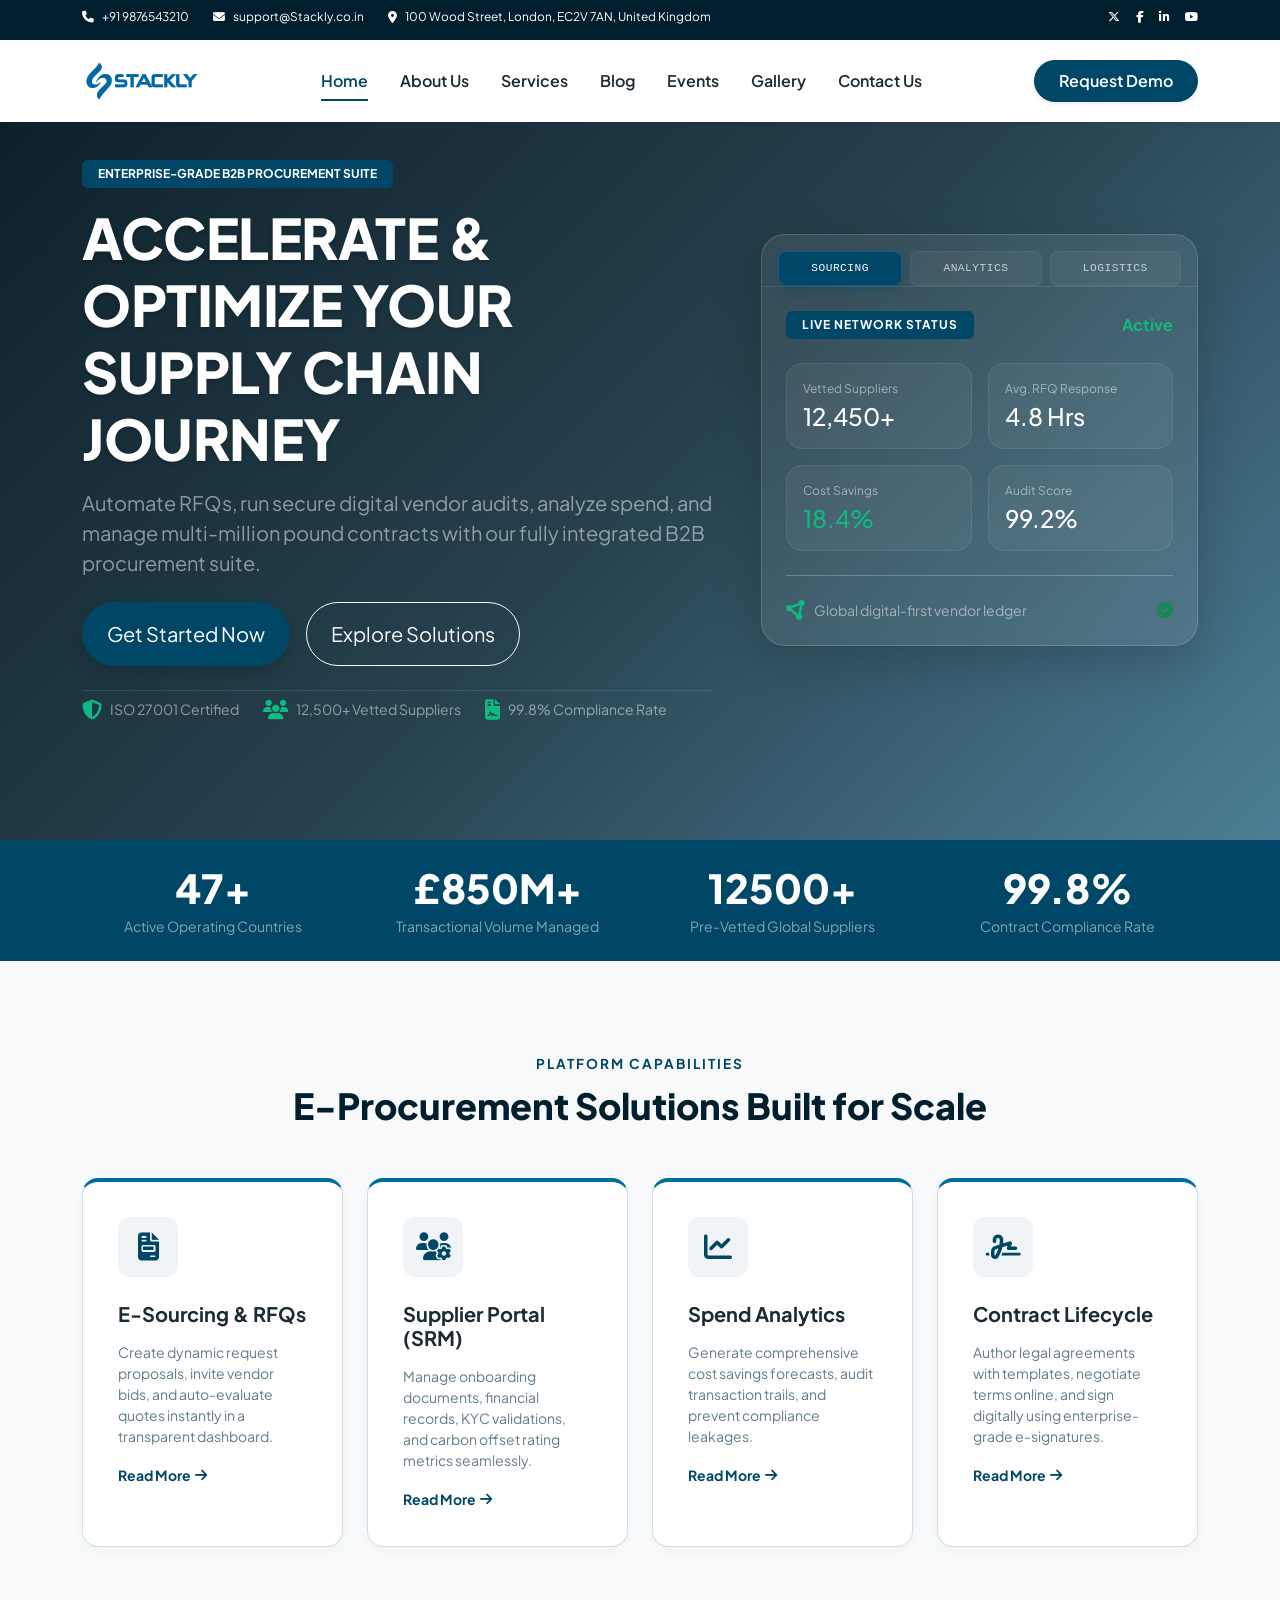
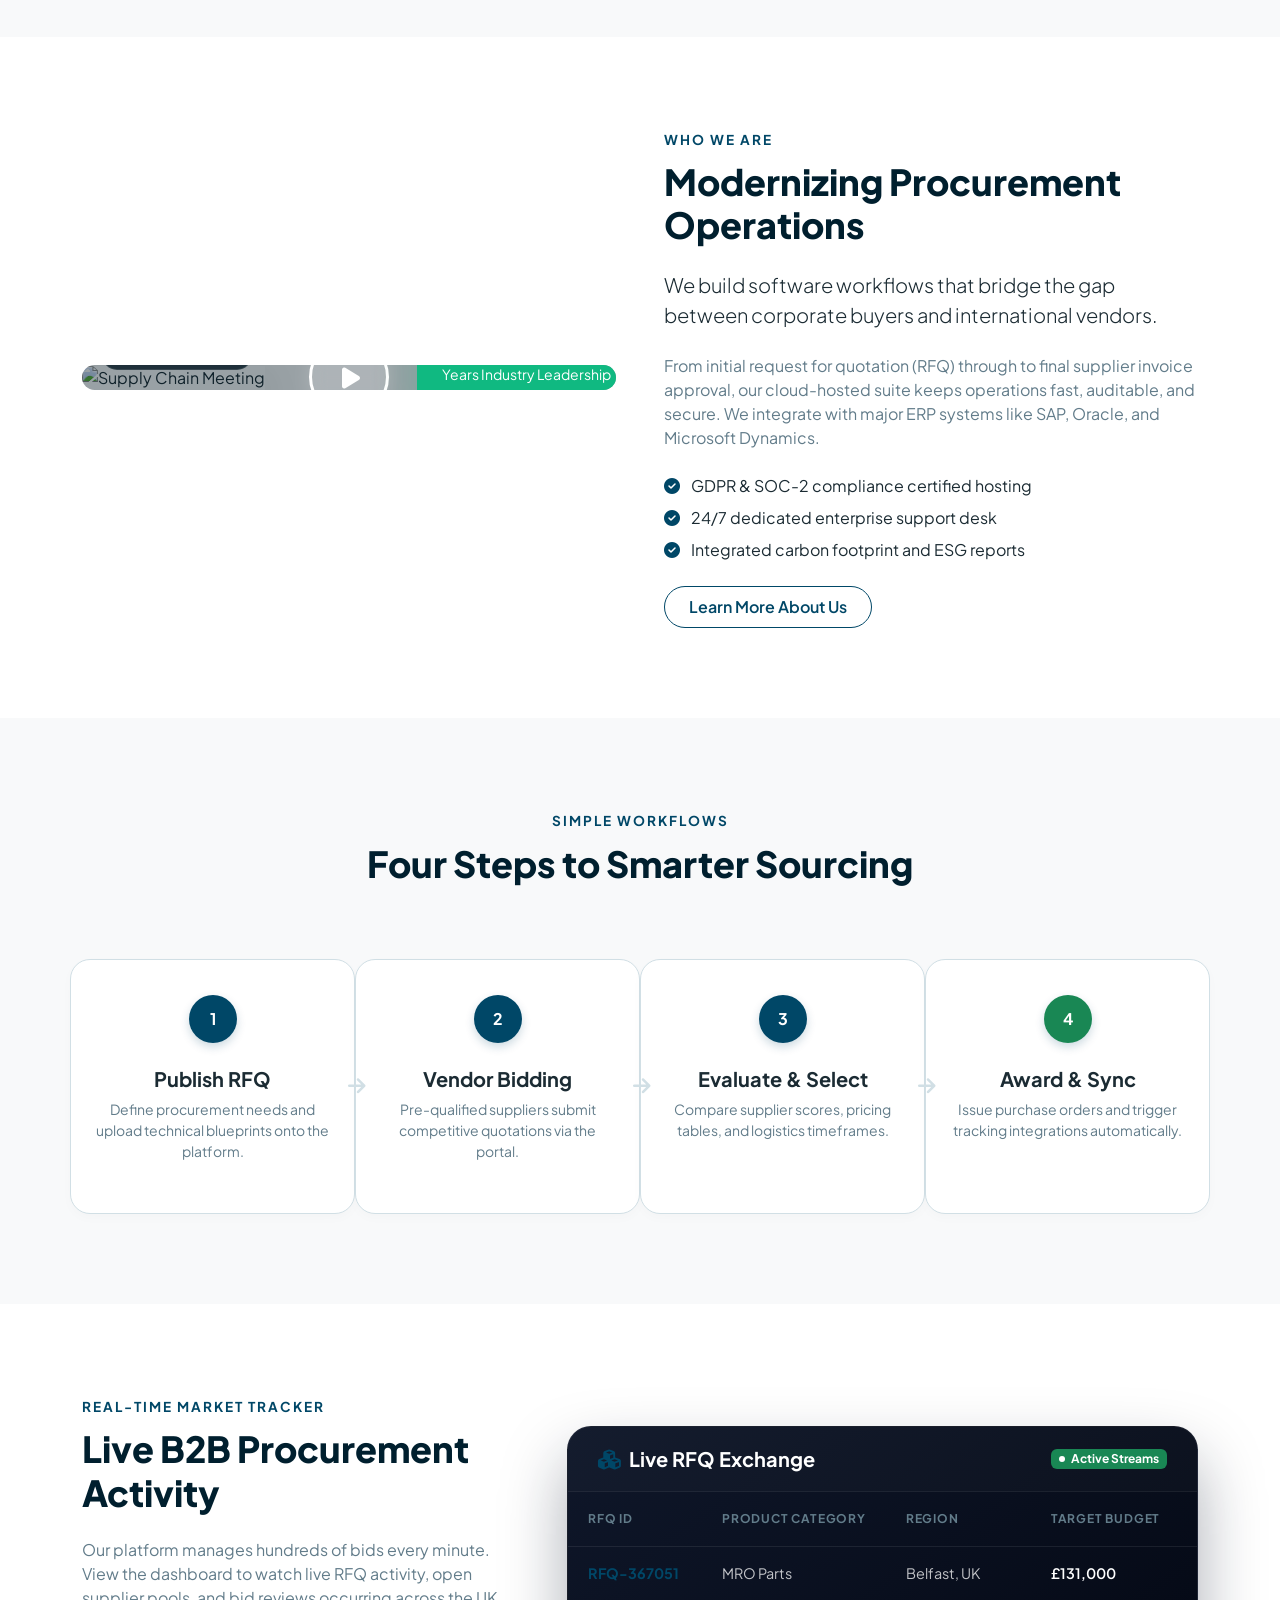
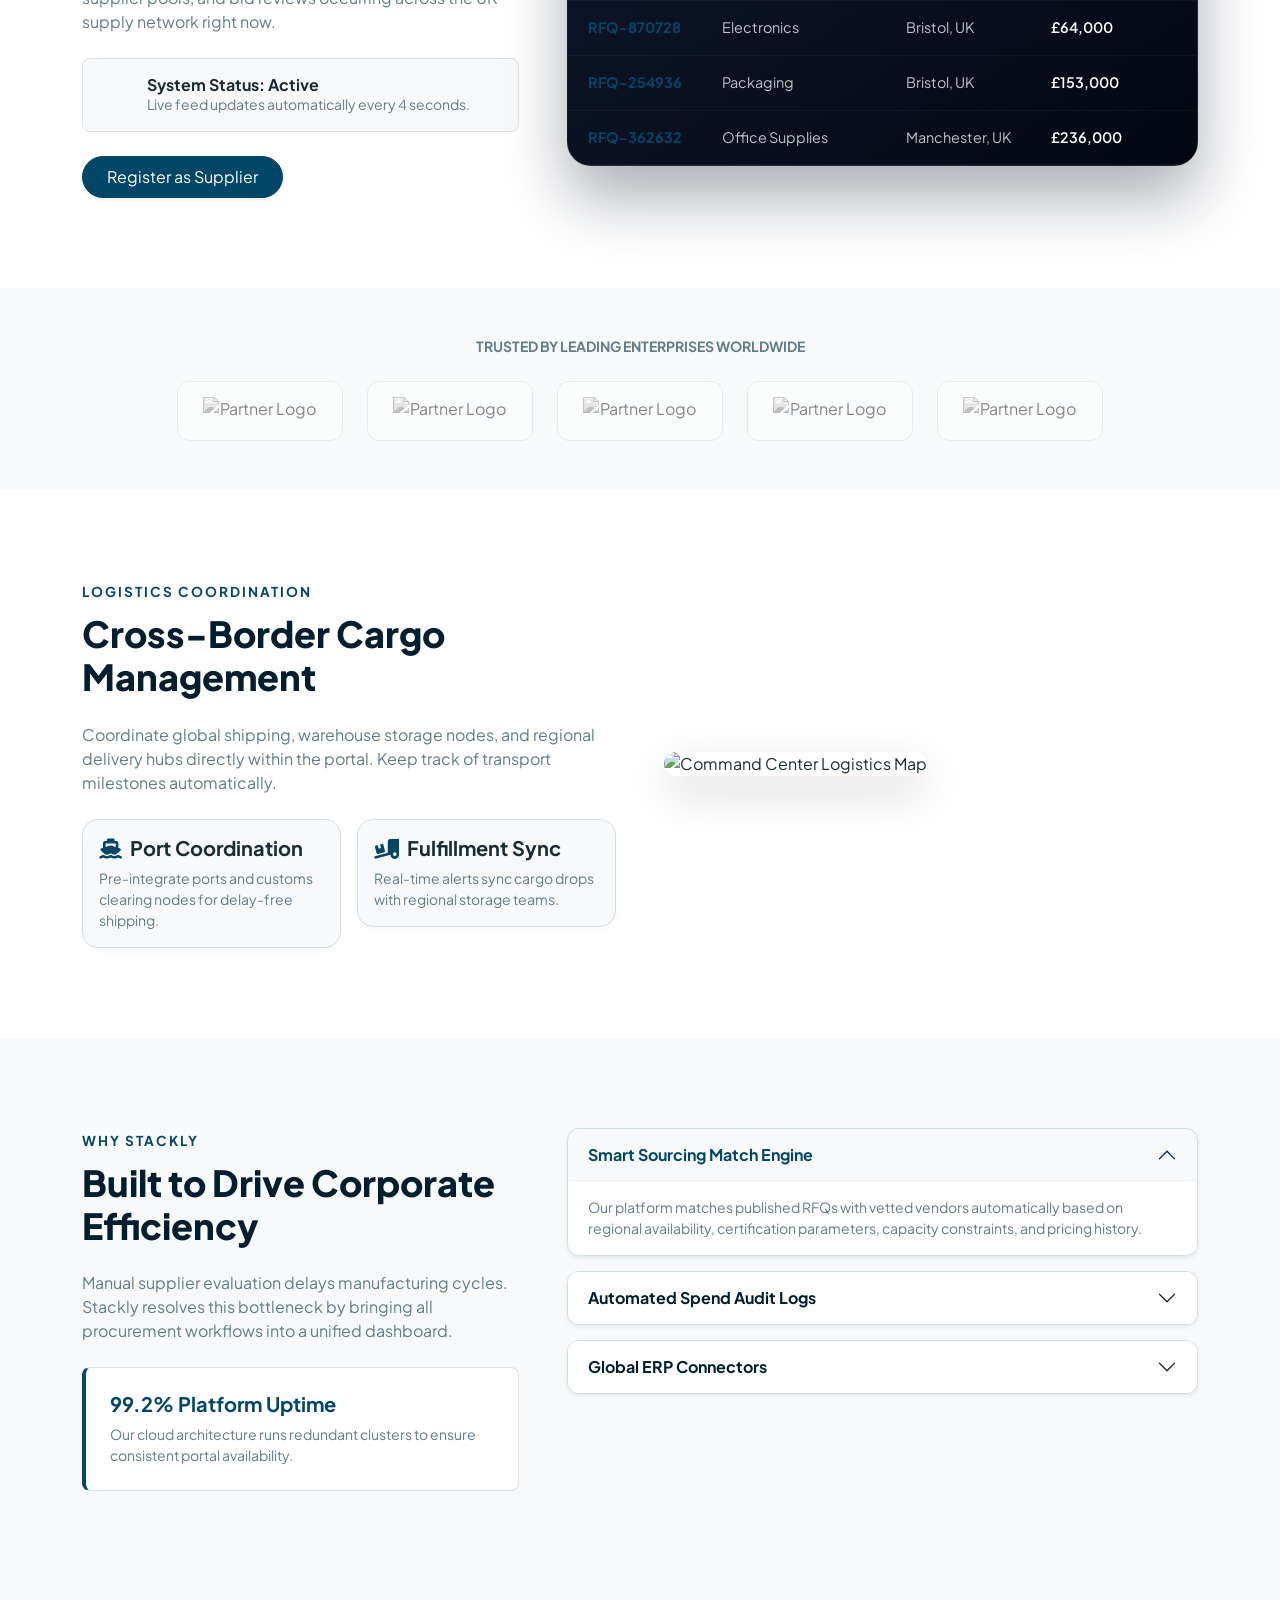
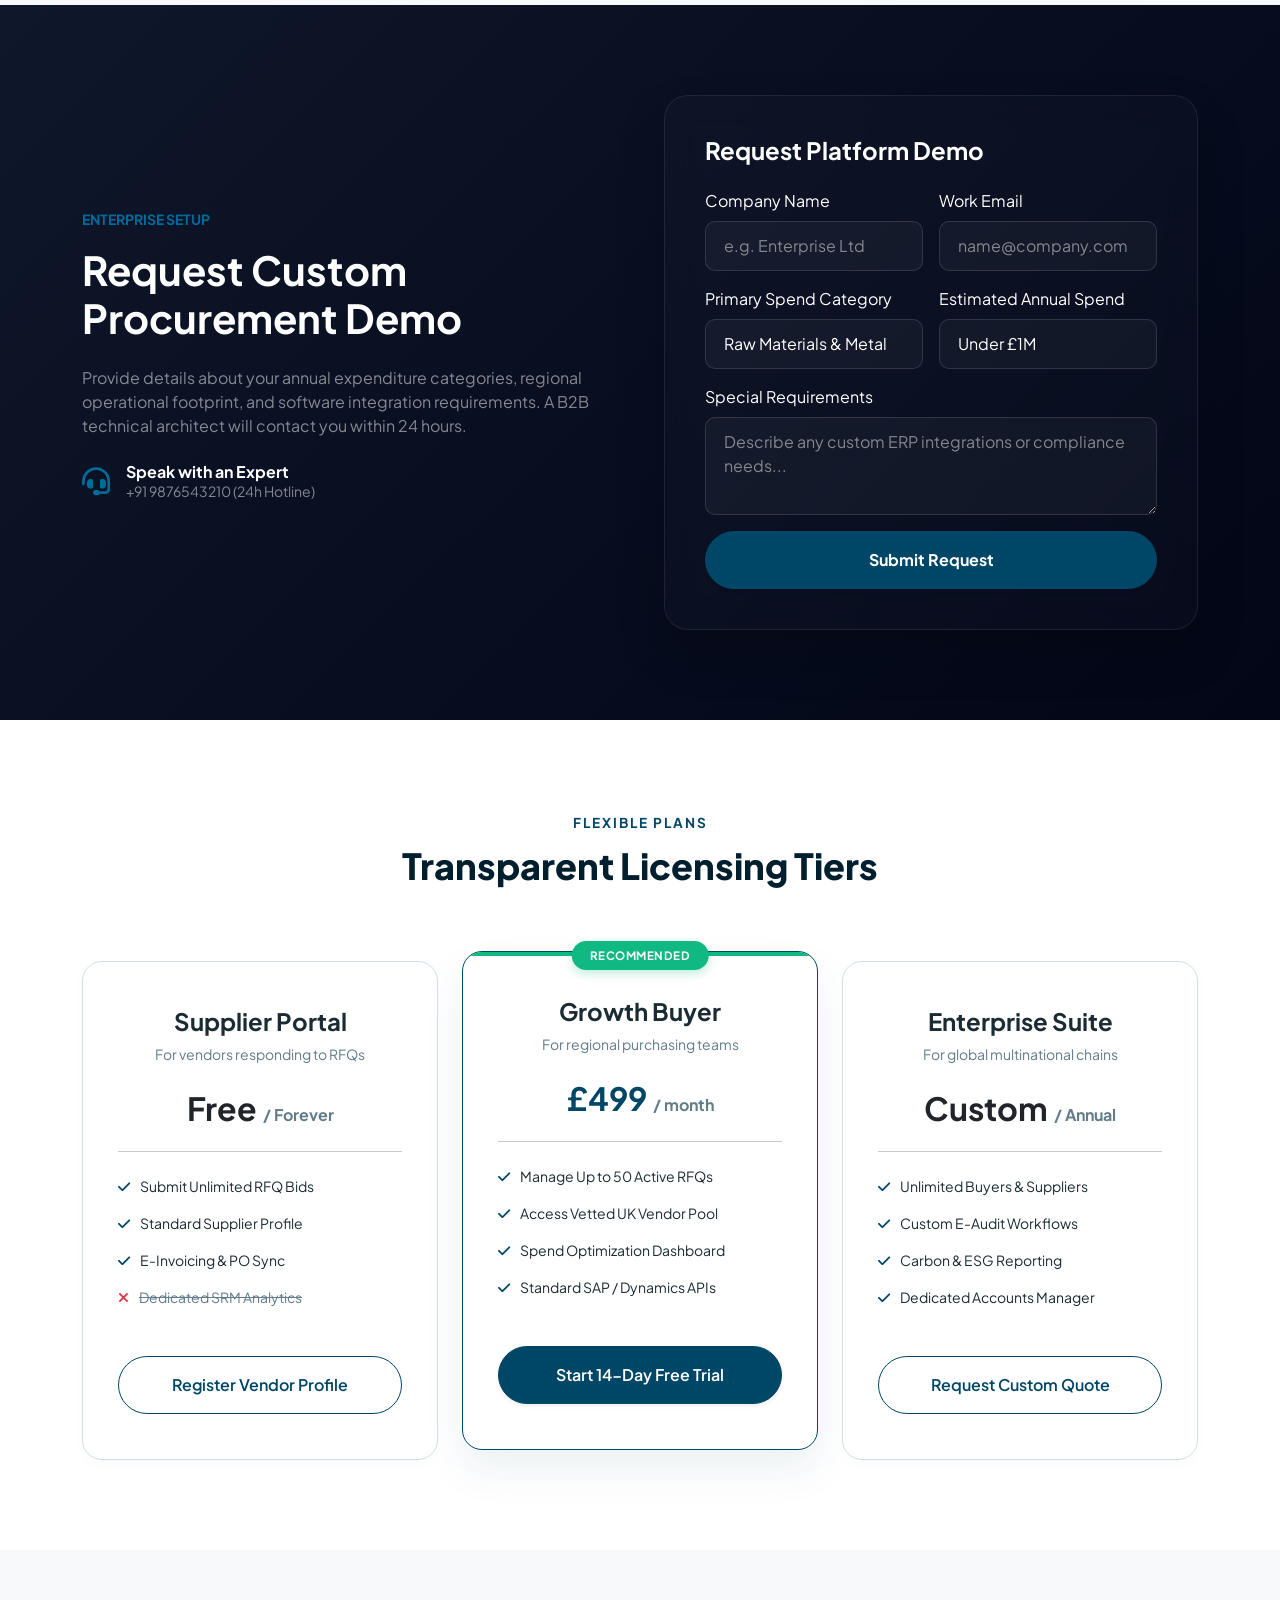
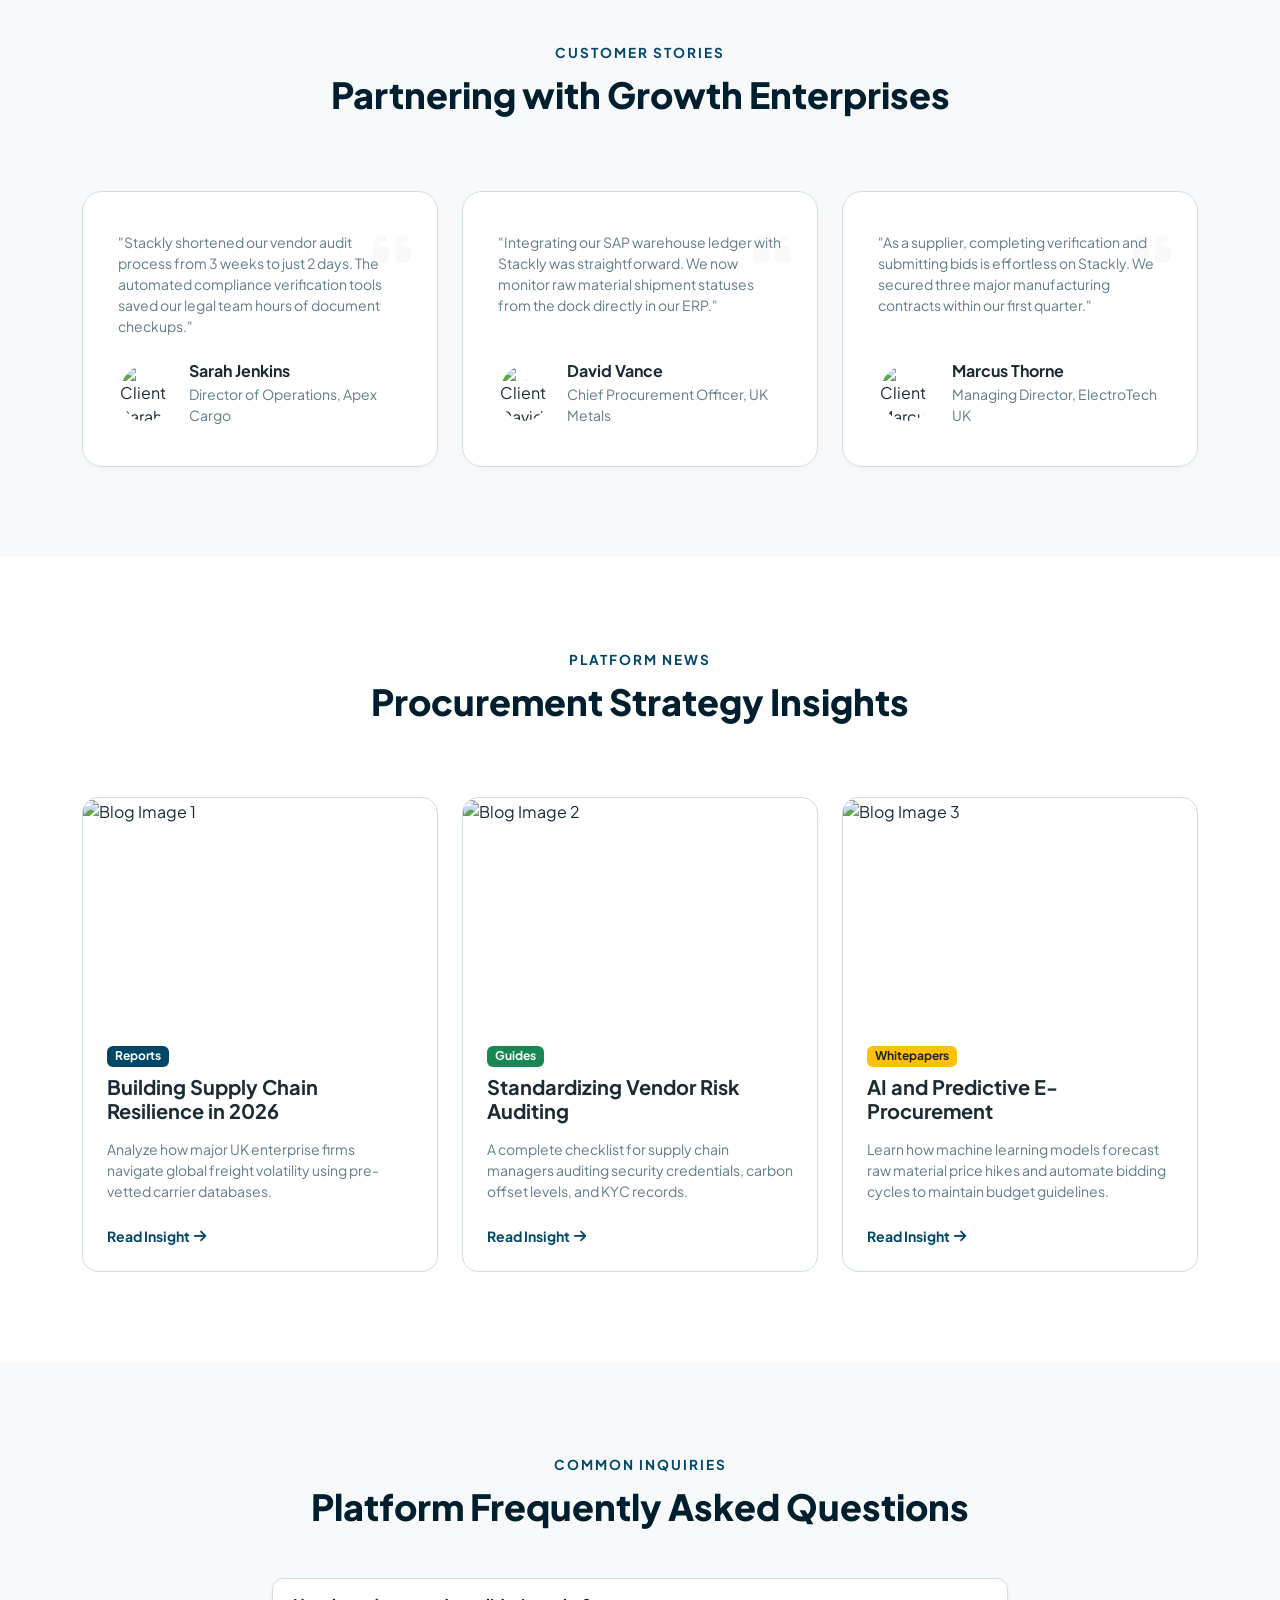
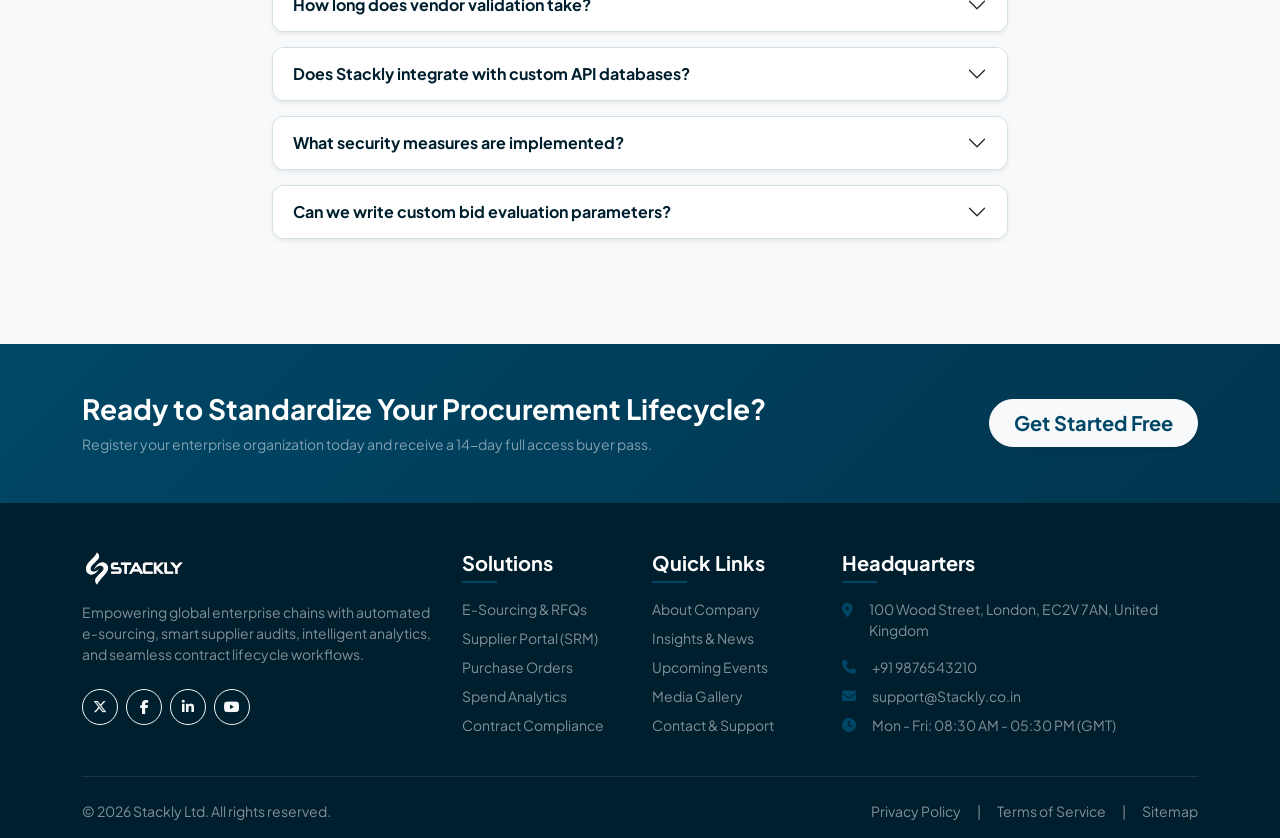
==== index.html @ cbe4159b "first commit" ====
<!doctype html>
<html lang="en">
  <head>
    <meta charset="UTF-8" />
    <meta name="viewport" content="width=device-width, initial-scale=1.0" />
    <title>Stackly - Enterprise B2B Procurement Platform</title>
    <!-- Favicon -->
    <link rel="icon" type="image/webp" href="assets/images/logoStackly.webp" />
    <!-- Google Fonts -->
    <link rel="preconnect" href="https://fonts.googleapis.com" />
    <link rel="preconnect" href="https://fonts.gstatic.com" crossorigin />
    <!-- Bootstrap 5 CSS CDN -->
    <link
      href="https://cdn.jsdelivr.net/npm/bootstrap@5.3.2/dist/css/bootstrap.min.css"
      rel="stylesheet"
    />
    <!-- FontAwesome 6 Icons CDN -->
    <link
      rel="stylesheet"
      href="https://cdnjs.cloudflare.com/ajax/libs/font-awesome/6.7.2/css/all.min.css"
    />
    <!-- Custom Theme Styles -->
    <link rel="stylesheet" href="assets/css/styles.css" />
  </head>
  <body>
    <!-- Header Common Component Placeholder -->
    <div id="header-placeholder"></div>

    <main>
      <!-- Section 1: Hero Section -->
      <section class="hero-section-new" id="section-hero">
        <div class="container position-relative z-3">
          <div class="row align-items-center g-5">
            <!-- Left Column: Key Copy & CTA Buttons -->
            <div class="col-lg-7 text-white">
              <span class="badge bg-primary px-3 py-2 text-uppercase mb-3"
                >Enterprise-Grade B2B Procurement Suite</span
              >
              <h1 class="text-uppercase mb-3 hero-title">
                Accelerate & Optimize Your Supply Chain Journey
              </h1>
              <p class="fs-5 mb-4 text-white-50">
                Automate RFQs, run secure digital vendor audits, analyze spend,
                and manage multi-million pound contracts with our fully
                integrated B2B procurement suite.
              </p>
              <div class="d-flex flex-wrap gap-3 mb-4">
                <a
                  href="#"
                  class="btn btn-primary btn-lg rounded-pill px-4 py-3 shadow"
                  >Get Started Now</a
                >
                <a
                  href="#"
                  class="btn btn-outline-light btn-lg rounded-pill px-4 py-3"
                  >Explore Solutions</a
                >
              </div>

              <!-- Trust Indicators / Badges -->
              <div
                class="d-flex flex-wrap align-items-center gap-4 text-white-50 pt-2 border-top border-light border-opacity-10"
              >
                <div class="d-flex align-items-center small">
                  <i
                    class="fa-solid fa-shield-halved text-accent me-2 fs-5"
                  ></i>
                  <span>ISO 27001 Certified</span>
                </div>
                <div class="d-flex align-items-center small">
                  <i class="fa-solid fa-users text-accent me-2 fs-5"></i>
                  <span>12,500+ Vetted Suppliers</span>
                </div>
                <div class="d-flex align-items-center small">
                  <i
                    class="fa-solid fa-file-contract text-accent me-2 fs-5"
                  ></i>
                  <span>99.8% Compliance Rate</span>
                </div>
              </div>
            </div>

            <!-- Right Column: Interactive Tabbed Dashboard Widget -->
            <div class="col-lg-5">
              <div class="card border-0 text-white shadow-lg hero-glass-card">
                <div
                  class="card-header bg-transparent border-light border-opacity-10 p-3 pb-0"
                >
                  <!-- Nav tabs -->
                  <ul
                    class="nav nav-pills nav-fill gap-2"
                    id="heroTab"
                    role="tablist"
                  >
                    <li class="nav-item" role="presentation">
                      <button
                        class="nav-link active px-2 py-2 rounded-3 text-uppercase font-monospace small"
                        id="network-tab"
                        data-bs-toggle="tab"
                        data-bs-target="#network"
                        type="button"
                        role="tab"
                        aria-controls="network"
                        aria-selected="true"
                        style="font-size: 0.7rem; letter-spacing: 0.5px"
                      >
                        Sourcing
                      </button>
                    </li>
                    <li class="nav-item" role="presentation">
                      <button
                        class="nav-link px-2 py-2 rounded-3 text-uppercase font-monospace small"
                        id="analytics-tab"
                        data-bs-toggle="tab"
                        data-bs-target="#analytics"
                        type="button"
                        role="tab"
                        aria-controls="analytics"
                        aria-selected="false"
                        style="font-size: 0.7rem; letter-spacing: 0.5px"
                      >
                        Analytics
                      </button>
                    </li>
                    <li class="nav-item" role="presentation">
                      <button
                        class="nav-link px-2 py-2 rounded-3 text-uppercase font-monospace small"
                        id="logistics-tab"
                        data-bs-toggle="tab"
                        data-bs-target="#logistics"
                        type="button"
                        role="tab"
                        aria-controls="logistics"
                        aria-selected="false"
                        style="font-size: 0.7rem; letter-spacing: 0.5px"
                      >
                        Logistics
                      </button>
                    </li>
                  </ul>
                </div>
                <div class="card-body p-4">
                  <!-- Tab content -->
                  <div class="tab-content" id="heroTabContent">
                    <!-- Tab 1: Sourcing & Network Status -->
                    <div
                      class="tab-pane fade show active"
                      id="network"
                      role="tabpanel"
                      aria-labelledby="network-tab"
                    >
                      <div
                        class="d-flex justify-content-between align-items-center mb-4"
                      >
                        <span
                          class="badge bg-primary text-uppercase px-3 py-2"
                          style="font-size: 0.75rem; letter-spacing: 1px"
                          >Live Network Status</span
                        >
                        <span
                          class="d-flex align-items-center text-accent fs-6 fw-bold"
                        >
                          <span
                            class="spinner-grow spinner-grow-sm text-success me-2"
                            role="status"
                          ></span>
                          Active
                        </span>
                      </div>
                      <div class="row g-3">
                        <div class="col-6">
                          <div class="p-3 rounded-4 hero-metric-box">
                            <small
                              class="text-white-50 d-block mb-1"
                              style="font-size: 0.75rem"
                              >Vetted Suppliers</small
                            >
                            <span class="h4 fw-extrabold text-white mb-0"
                              >12,450+</span
                            >
                          </div>
                        </div>
                        <div class="col-6">
                          <div class="p-3 rounded-4 hero-metric-box">
                            <small
                              class="text-white-50 d-block mb-1"
                              style="font-size: 0.75rem"
                              >Avg. RFQ Response</small
                            >
                            <span class="h4 fw-extrabold text-white mb-0"
                              >4.8 Hrs</span
                            >
                          </div>
                        </div>
                        <div class="col-6">
                          <div class="p-3 rounded-4 hero-metric-box">
                            <small
                              class="text-white-50 d-block mb-1"
                              style="font-size: 0.75rem"
                              >Cost Savings</small
                            >
                            <span class="h4 fw-extrabold text-accent mb-0"
                              >18.4%</span
                            >
                          </div>
                        </div>
                        <div class="col-6">
                          <div class="p-3 rounded-4 hero-metric-box">
                            <small
                              class="text-white-50 d-block mb-1"
                              style="font-size: 0.75rem"
                              >Audit Score</small
                            >
                            <span class="h4 fw-extrabold text-white mb-0"
                              >99.2%</span
                            >
                          </div>
                        </div>
                      </div>
                      <hr class="my-4 border-light opacity-20" />
                      <div
                        class="d-flex align-items-center justify-content-between"
                      >
                        <div class="d-flex align-items-center">
                          <i
                            class="fa-solid fa-circle-nodes text-accent me-2 fs-5"
                          ></i>
                          <small class="text-white-50"
                            >Global digital-first vendor ledger</small
                          >
                        </div>
                        <i class="fa-solid fa-circle-check text-success"></i>
                      </div>
                    </div>

                    <!-- Tab 2: Spend Analytics Summary -->
                    <div
                      class="tab-pane fade"
                      id="analytics"
                      role="tabpanel"
                      aria-labelledby="analytics-tab"
                    >
                      <div
                        class="d-flex justify-content-between align-items-center mb-4"
                      >
                        <span
                          class="badge bg-success text-uppercase px-3 py-2 text-white"
                          style="font-size: 0.75rem; letter-spacing: 1px"
                          >Analytics Summary</span
                        >
                        <span
                          class="d-flex align-items-center text-white-50 fs-6 fw-bold"
                          >Q3 Reporting</span
                        >
                      </div>
                      <div class="mb-3">
                        <div class="d-flex justify-content-between mb-1">
                          <small class="text-white-50" style="font-size: 0.8rem"
                            >Sourcing Compliance Rate</small
                          >
                          <small class="fw-bold text-success">99.8%</small>
                        </div>
                        <div
                          class="progress"
                          style="
                            height: 8px;
                            background: rgba(255, 255, 255, 0.1);
                          "
                        >
                          <div
                            class="progress-bar bg-success"
                            role="progressbar"
                            style="width: 99.8%"
                            aria-valuenow="99.8"
                            aria-valuemin="0"
                            aria-valuemax="100"
                          ></div>
                        </div>
                      </div>
                      <div class="mb-4">
                        <div class="d-flex justify-content-between mb-1">
                          <small class="text-white-50" style="font-size: 0.8rem"
                            >Target Savings vs Actual</small
                          >
                          <small class="fw-bold text-accent">Exceeded</small>
                        </div>
                        <div
                          class="progress"
                          style="
                            height: 8px;
                            background: rgba(255, 255, 255, 0.1);
                          "
                        >
                          <div
                            class="progress-bar bg-accent"
                            role="progressbar"
                            style="width: 85%"
                            aria-valuenow="85"
                            aria-valuemin="0"
                            aria-valuemax="100"
                          ></div>
                        </div>
                      </div>
                      <div class="row g-2 text-center">
                        <div class="col-6">
                          <div class="p-2 rounded-3 hero-metric-box">
                            <small
                              class="text-white-50 d-block mb-0"
                              style="font-size: 0.7rem"
                              >Spend Audited</small
                            >
                            <span class="fs-6 fw-bold">£850M+</span>
                          </div>
                        </div>
                        <div class="col-6">
                          <div class="p-2 rounded-3 hero-metric-box">
                            <small
                              class="text-white-50 d-block mb-0"
                              style="font-size: 0.7rem"
                              >Efficiency Gain</small
                            >
                            <span class="fs-6 fw-bold text-success">+34%</span>
                          </div>
                        </div>
                      </div>
                      <hr class="my-4 border-light opacity-20" />
                      <div
                        class="d-flex align-items-center justify-content-between"
                      >
                        <div class="d-flex align-items-center">
                          <i
                            class="fa-solid fa-chart-line text-accent me-2 fs-5"
                          ></i>
                          <small class="text-white-50"
                            >Real-time regional leakage detection</small
                          >
                        </div>
                        <i class="fa-solid fa-shield text-success"></i>
                      </div>
                    </div>

                    <!-- Tab 3: Logistics & Routing -->
                    <div
                      class="tab-pane fade"
                      id="logistics"
                      role="tabpanel"
                      aria-labelledby="logistics-tab"
                    >
                      <div
                        class="d-flex justify-content-between align-items-center mb-4"
                      >
                        <span
                          class="badge bg-warning text-dark text-uppercase px-3 py-2"
                          style="font-size: 0.75rem; letter-spacing: 1px"
                          >Logistics & Routing</span
                        >
                        <span
                          class="d-flex align-items-center text-warning fs-6 fw-bold"
                        >
                          <i class="fa-solid fa-truck-fast me-2"></i>
                          Real-time
                        </span>
                      </div>
                      <div class="mb-4">
                        <div class="d-flex align-items-center mb-3">
                          <div
                            class="rounded-circle bg-warning text-dark d-flex align-items-center justify-content-center me-3"
                            style="width: 40px; height: 40px; min-width: 40px"
                          >
                            <i
                              class="fa-solid fa-route"
                              style="font-size: 1.1rem"
                            ></i>
                          </div>
                          <div>
                            <small
                              class="text-white-50 d-block"
                              style="font-size: 0.75rem"
                              >Global Warehouses Linked</small
                            >
                            <span class="fw-bold">140+ Connected Hubs</span>
                          </div>
                        </div>

                        <div class="d-flex align-items-center mb-3">
                          <div
                            class="rounded-circle bg-warning text-dark d-flex align-items-center justify-content-center me-3"
                            style="width: 40px; height: 40px; min-width: 40px"
                          >
                            <i
                              class="fa-solid fa-anchor"
                              style="font-size: 1.1rem"
                            ></i>
                          </div>
                          <div>
                            <small
                              class="text-white-50 d-block"
                              style="font-size: 0.75rem"
                              >Active Customs Portals</small
                            >
                            <span class="fw-bold">42 Major Sea/Air Ports</span>
                          </div>
                        </div>

                        <div class="d-flex align-items-center">
                          <div
                            class="rounded-circle bg-warning text-dark d-flex align-items-center justify-content-center me-3"
                            style="width: 40px; height: 40px; min-width: 40px"
                          >
                            <i
                              class="fa-solid fa-boxes-stacked"
                              style="font-size: 1.1rem"
                            ></i>
                          </div>
                          <div>
                            <small
                              class="text-white-50 d-block"
                              style="font-size: 0.75rem"
                              >Fulfillment SLA</small
                            >
                            <span class="fw-bold">99.85% On-Time Delivery</span>
                          </div>
                        </div>
                      </div>
                      <hr class="my-4 border-light opacity-20" />
                      <div
                        class="d-flex align-items-center justify-content-between"
                      >
                        <div class="d-flex align-items-center">
                          <i
                            class="fa-solid fa-circle-nodes text-accent me-2 fs-5"
                          ></i>
                          <small class="text-white-50"
                            >Unified cargo & fulfillment visibility</small
                          >
                        </div>
                        <i class="fa-solid fa-truck-ramp-box text-success"></i>
                      </div>
                    </div>
                  </div>
                </div>
              </div>
            </div>
          </div>
        </div>
        <div class="hero-bg-overlay"></div>
      </section>

      <!-- Section 2: Platform Live Stats Banner -->
      <section
        class="stats-banner text-white text-center py-4"
        id="section-stats"
      >
        <div class="container">
          <div class="row g-4">
            <div class="col-md-3 col-6">
              <div class="stat-box">
                <h3 class="mb-1">
                  <span class="counter-value" data-count="47">0</span>+
                </h3>
                <p class="small text-white-50 mb-0">
                  Active Operating Countries
                </p>
              </div>
            </div>
            <div class="col-md-3 col-6">
              <div class="stat-box">
                <h3 class="mb-1">
                  £<span class="counter-value" data-count="850">0</span>M+
                </h3>
                <p class="small text-white-50 mb-0">
                  Transactional Volume Managed
                </p>
              </div>
            </div>
            <div class="col-md-3 col-6">
              <div class="stat-box">
                <h3 class="mb-1">
                  <span class="counter-value" data-count="12500">0</span>+
                </h3>
                <p class="small text-white-50 mb-0">
                  Pre-Vetted Global Suppliers
                </p>
              </div>
            </div>
            <div class="col-md-3 col-6">
              <div class="stat-box">
                <h3 class="mb-1">
                  <span class="counter-value" data-count="99">0</span>.8%
                </h3>
                <p class="small text-white-50 mb-0">Contract Compliance Rate</p>
              </div>
            </div>
          </div>
        </div>
      </section>

      <!-- Section 3: Core Procurement Solutions -->
      <section id="section-solutions" class="bg-light">
        <div class="container">
          <div class="section-title text-center">
            <span>Platform Capabilities</span>
            <h2>E-Procurement Solutions Built for Scale</h2>
          </div>
          <div class="row g-4">
            <div class="col-lg-3 col-md-6">
              <div class="solution-card h-100">
                <div class="solution-icon-box">
                  <i class="fa-solid fa-file-invoice"></i>
                </div>
                <h4 class="fw-bold mb-3 h5">E-Sourcing & RFQs</h4>
                <p class="text-slate-500 small">
                  Create dynamic request proposals, invite vendor bids, and
                  auto-evaluate quotes instantly in a transparent dashboard.
                </p>
                <a
                  href="#"
                  class="text-primary text-decoration-none fw-bold small"
                  >Read More <i class="fa-solid fa-arrow-right ms-1"></i
                ></a>
              </div>
            </div>
            <div class="col-lg-3 col-md-6">
              <div class="solution-card h-100">
                <div class="solution-icon-box">
                  <i class="fa-solid fa-users-gear"></i>
                </div>
                <h4 class="fw-bold mb-3 h5">Supplier Portal (SRM)</h4>
                <p class="text-slate-500 small">
                  Manage onboarding documents, financial records, KYC
                  validations, and carbon offset rating metrics seamlessly.
                </p>
                <a
                  href="#"
                  class="text-primary text-decoration-none fw-bold small"
                  >Read More <i class="fa-solid fa-arrow-right ms-1"></i
                ></a>
              </div>
            </div>
            <div class="col-lg-3 col-md-6">
              <div class="solution-card h-100">
                <div class="solution-icon-box">
                  <i class="fa-solid fa-chart-line"></i>
                </div>
                <h4 class="fw-bold mb-3 h5">Spend Analytics</h4>
                <p class="text-slate-500 small">
                  Generate comprehensive cost savings forecasts, audit
                  transaction trails, and prevent compliance leakages.
                </p>
                <a
                  href="#"
                  class="text-primary text-decoration-none fw-bold small"
                  >Read More <i class="fa-solid fa-arrow-right ms-1"></i
                ></a>
              </div>
            </div>
            <div class="col-lg-3 col-md-6">
              <div class="solution-card h-100">
                <div class="solution-icon-box">
                  <i class="fa-solid fa-signature"></i>
                </div>
                <h4 class="fw-bold mb-3 h5">Contract Lifecycle</h4>
                <p class="text-slate-500 small">
                  Author legal agreements with templates, negotiate terms
                  online, and sign digitally using enterprise-grade
                  e-signatures.
                </p>
                <a
                  href="#"
                  class="text-primary text-decoration-none fw-bold small"
                  >Read More <i class="fa-solid fa-arrow-right ms-1"></i
                ></a>
              </div>
            </div>
          </div>
        </div>
      </section>

      <!-- Section 4: About Platform & Video Brief -->
      <section id="section-about-platform">
        <div class="container">
          <div class="row align-items-center g-5">
            <div class="col-lg-6">
              <div class="about-image-wrap video-brief-wrapper">
                <img
                  src="https://images.unsplash.com/photo-1521737604893-d14cc237f11d?q=80&w=600&auto=format&fit=crop"
                  alt="Supply Chain Meeting"
                  class="img-fluid w-100 shadow-lg main-about-img"
                />
                <div class="video-play-overlay">
                  <div class="play-btn-circle animate-pulse">
                    <a href="#">
                      <i class="fa-solid fa-play text-white"></i>
                    </a>
                  </div>
                  <span class="video-duration-badge badge"
                    >3:15 Video Briefing</span
                  >
                </div>
                <div class="floating-experience-badge d-none d-sm-block">
                  <h4 class="fw-bold h2 mb-0">12+</h4>
                  <p class="small mb-0">Years Industry Leadership</p>
                </div>
              </div>
            </div>
            <div class="col-lg-6">
              <div class="section-title mb-4">
                <span>Who We Are</span>
                <h2>Modernizing Procurement Operations</h2>
              </div>
              <p class="lead mb-4 text-slate-800">
                We build software workflows that bridge the gap between
                corporate buyers and international vendors.
              </p>
              <p class="text-slate-500 mb-4">
                From initial request for quotation (RFQ) through to final
                supplier invoice approval, our cloud-hosted suite keeps
                operations fast, auditable, and secure. We integrate with major
                ERP systems like SAP, Oracle, and Microsoft Dynamics.
              </p>
              <ul class="list-unstyled mb-4 text-slate-800">
                <li class="mb-2">
                  <i class="fa-solid fa-circle-check text-primary me-2"></i>
                  GDPR & SOC-2 compliance certified hosting
                </li>
                <li class="mb-2">
                  <i class="fa-solid fa-circle-check text-primary me-2"></i>
                  24/7 dedicated enterprise support desk
                </li>
                <li class="mb-2">
                  <i class="fa-solid fa-circle-check text-primary me-2"></i>
                  Integrated carbon footprint and ESG reports
                </li>
              </ul>
              <a
                href="#"
                class="btn btn-outline-primary rounded-pill px-4 py-2 fw-semibold"
                >Learn More About Us</a
              >
            </div>
          </div>
        </div>
      </section>

      <!-- Section 5: How It Works -->
      <section id="section-process" class="bg-light">
        <div class="container text-center">
          <div class="section-title">
            <span>Simple Workflows</span>
            <h2>Four Steps to Smarter Sourcing</h2>
          </div>
          <div class="row g-4 mt-2">
            <div class="col-lg-3 col-md-6 step-arrow-card">
              <div class="step-num">1</div>
              <h4 class="h5 fw-bold mb-2">Publish RFQ</h4>
              <p class="text-slate-500 small">
                Define procurement needs and upload technical blueprints onto
                the platform.
              </p>
            </div>
            <div class="col-lg-3 col-md-6 step-arrow-card">
              <div class="step-num">2</div>
              <h4 class="h5 fw-bold mb-2">Vendor Bidding</h4>
              <p class="text-slate-500 small">
                Pre-qualified suppliers submit competitive quotations via the
                portal.
              </p>
            </div>
            <div class="col-lg-3 col-md-6 step-arrow-card">
              <div class="step-num">3</div>
              <h4 class="h5 fw-bold mb-2">Evaluate & Select</h4>
              <p class="text-slate-500 small">
                Compare supplier scores, pricing tables, and logistics
                timeframes.
              </p>
            </div>
            <div class="col-lg-3 col-md-6">
              <div class="step-num bg-success">4</div>
              <h4 class="h5 fw-bold mb-2">Award & Sync</h4>
              <p class="text-slate-500 small">
                Issue purchase orders and trigger tracking integrations
                automatically.
              </p>
            </div>
          </div>
        </div>
      </section>

      <!-- Section 6: Live Market Dashboard Widget -->
      <section id="section-dashboard">
        <div class="container">
          <div class="row align-items-center g-5">
            <div class="col-lg-5">
              <div class="section-title mb-4">
                <span>Real-Time Market Tracker</span>
                <h2>Live B2B Procurement Activity</h2>
              </div>
              <p class="text-slate-500 mb-4">
                Our platform manages hundreds of bids every minute. View the
                dashboard to watch live RFQ activity, open supplier pools, and
                bid reviews occurring across the UK supply network right now.
              </p>
              <div
                class="d-flex align-items-center gap-3 bg-light p-3 border rounded-3 mb-4"
              >
                <div class="spinner-grow text-success" role="status">
                  <span class="visually-hidden">Loading...</span>
                </div>
                <div>
                  <h6 class="fw-bold mb-0">System Status: Active</h6>
                  <p class="small text-slate-500 mb-0">
                    Live feed updates automatically every 4 seconds.
                  </p>
                </div>
              </div>
              <a
                href="#"
                class="btn btn-primary rounded-pill px-4 py-2 shadow-sm"
                >Register as Supplier</a
              >
            </div>
            <div class="col-lg-7">
              <div class="dashboard-widget-card">
                <div
                  class="dashboard-header d-flex justify-content-between align-items-center"
                >
                  <h5 class="text-white fw-bold mb-0">
                    <i class="fa-solid fa-cubes text-primary me-2"></i>Live RFQ
                    Exchange
                  </h5>
                  <span class="badge bg-success px-2 py-1">Active Streams</span>
                </div>
                <div class="table-responsive">
                  <table class="table table-dark live-table text-nowrap">
                    <thead>
                      <tr>
                        <th>RFQ ID</th>
                        <th>Product Category</th>
                        <th>Region</th>
                        <th>Target Budget</th>
                        <th>Status</th>
                        <th>Bids Recieved</th>
                      </tr>
                    </thead>
                    <tbody id="liveRfqTicker">
                      <!-- Rows injected by script.js -->
                    </tbody>
                  </table>
                </div>
              </div>
            </div>
          </div>
        </div>
      </section>

      <!-- Section 7: Trusted Partner Logos -->
      <section id="section-partners" class="bg-light py-5">
        <div class="container text-center">
          <p
            class="text-uppercase text-slate-500 small fw-bold tracking-widest mb-4"
          >
            Trusted by Leading Enterprises Worldwide
          </p>
          <div
            class="row align-items-center justify-content-center g-4 partner-logo-grid"
          >
            <div class="col-md-2 col-4">
              <img
                src="https://images.unsplash.com/photo-1618005182384-a83a8bd57fbe?q=80&w=200&auto=format&fit=crop"
                alt="Partner Logo 1"
                class="img-fluid partner-logo"
              />
            </div>
            <div class="col-md-2 col-4">
              <img
                src="https://images.unsplash.com/photo-1614036417651-efe5912149d8?q=80&w=200&auto=format&fit=crop"
                alt="Partner Logo 2"
                class="img-fluid partner-logo"
              />
            </div>
            <div class="col-md-2 col-4">
              <img
                src="https://images.unsplash.com/photo-1618005198143-e5283b519a7f?q=80&w=200&auto=format&fit=crop"
                alt="Partner Logo 3"
                class="img-fluid partner-logo"
              />
            </div>
            <div class="col-md-2 col-4">
              <img
                src="https://images.unsplash.com/photo-1626785774573-4b799315345d?q=80&w=200&auto=format&fit=crop"
                alt="Partner Logo 4"
                class="img-fluid partner-logo"
              />
            </div>
            <div class="col-md-2 col-4">
              <img
                src="https://images.unsplash.com/photo-1626785774625-ddc7c8241520?q=80&w=200&auto=format&fit=crop"
                alt="Partner Logo 5"
                class="img-fluid partner-logo"
              />
            </div>
          </div>
        </div>
      </section>

      <!-- Section 8: Supply Chain Global Network -->
      <section id="section-network">
        <div class="container">
          <div class="row align-items-center g-5">
            <div class="col-lg-6 order-lg-2">
              <img
                src="https://images.unsplash.com/photo-1542751371-adc38448a05e?q=80&w=600&auto=format&fit=crop"
                alt="Command Center Logistics Map"
                class="img-fluid rounded-4 shadow-lg w-100"
              />
            </div>
            <div class="col-lg-6 order-lg-1">
              <div class="section-title mb-4">
                <span>Logistics Coordination</span>
                <h2>Cross-Border Cargo Management</h2>
              </div>
              <p class="text-slate-500 mb-4">
                Coordinate global shipping, warehouse storage nodes, and
                regional delivery hubs directly within the portal. Keep track of
                transport milestones automatically.
              </p>
              <div class="row g-3">
                <div class="col-sm-6">
                  <div class="network-card p-3 bg-light">
                    <h5 class="fw-bold mb-2">
                      <i class="fa-solid fa-ship text-primary me-2"></i>Port
                      Coordination
                    </h5>
                    <p class="small text-slate-500 mb-0">
                      Pre-integrate ports and customs clearing nodes for
                      delay-free shipping.
                    </p>
                  </div>
                </div>
                <div class="col-sm-6">
                  <div class="network-card p-3 bg-light">
                    <h5 class="fw-bold mb-2">
                      <i
                        class="fa-solid fa-truck-ramp-box text-primary me-2"
                      ></i
                      >Fulfillment Sync
                    </h5>
                    <p class="small text-slate-500 mb-0">
                      Real-time alerts sync cargo drops with regional storage
                      teams.
                    </p>
                  </div>
                </div>
              </div>
            </div>
          </div>
        </div>
      </section>

      <!-- Section 9: Exclusive Value & Key Benefits -->
      <section id="section-benefits" class="bg-light">
        <div class="container">
          <div class="row g-5">
            <div class="col-lg-5">
              <div class="section-title mb-4">
                <span>Why Stackly</span>
                <h2>Built to Drive Corporate Efficiency</h2>
              </div>
              <p class="text-slate-500 mb-4">
                Manual supplier evaluation delays manufacturing cycles. Stackly
                resolves this bottleneck by bringing all procurement workflows
                into a unified dashboard.
              </p>
              <div class="bg-white p-4 border rounded-3 mb-4">
                <h5 class="fw-bold text-primary mb-2">99.2% Platform Uptime</h5>
                <p class="small text-slate-500 mb-0">
                  Our cloud architecture runs redundant clusters to ensure
                  consistent portal availability.
                </p>
              </div>
            </div>
            <div class="col-lg-7">
              <div class="accordion" id="benefitsAccordion">
                <!-- Accordion Item 1 -->
                <div class="accordion-item shadow-sm">
                  <h2 class="accordion-header" id="headingOne">
                    <button
                      class="accordion-button"
                      type="button"
                      data-bs-toggle="collapse"
                      data-bs-target="#collapseOne"
                      aria-expanded="true"
                      aria-controls="collapseOne"
                    >
                      Smart Sourcing Match Engine
                    </button>
                  </h2>
                  <div
                    id="collapseOne"
                    class="accordion-collapse collapse show"
                    aria-labelledby="headingOne"
                    data-bs-parent="#benefitsAccordion"
                  >
                    <div class="accordion-body text-slate-500 small">
                      Our platform matches published RFQs with vetted vendors
                      automatically based on regional availability,
                      certification parameters, capacity constraints, and
                      pricing history.
                    </div>
                  </div>
                </div>
                <!-- Accordion Item 2 -->
                <div class="accordion-item shadow-sm">
                  <h2 class="accordion-header" id="headingTwo">
                    <button
                      class="accordion-button collapsed"
                      type="button"
                      data-bs-toggle="collapse"
                      data-bs-target="#collapseTwo"
                      aria-expanded="false"
                      aria-controls="collapseTwo"
                    >
                      Automated Spend Audit Logs
                    </button>
                  </h2>
                  <div
                    id="collapseTwo"
                    class="accordion-collapse collapse"
                    aria-labelledby="headingTwo"
                    data-bs-parent="#benefitsAccordion"
                  >
                    <div class="accordion-body text-slate-500 small">
                      Every purchase order approval, bidding update, and invoice
                      submission gets logged automatically to create a
                      tamper-proof audit trail for regulatory financial
                      compliance checkups.
                    </div>
                  </div>
                </div>
                <!-- Accordion Item 3 -->
                <div class="accordion-item shadow-sm">
                  <h2 class="accordion-header" id="headingThree">
                    <button
                      class="accordion-button collapsed"
                      type="button"
                      data-bs-toggle="collapse"
                      data-bs-target="#collapseThree"
                      aria-expanded="false"
                      aria-controls="collapseThree"
                    >
                      Global ERP Connectors
                    </button>
                  </h2>
                  <div
                    id="collapseThree"
                    class="accordion-collapse collapse"
                    aria-labelledby="headingThree"
                    data-bs-parent="#benefitsAccordion"
                  >
                    <div class="accordion-body text-slate-500 small">
                      Connect Stackly with your existing accounts system. Sync
                      ledger accounts, vendor databases, and inventory records
                      seamlessly without custom developer code.
                    </div>
                  </div>
                </div>
              </div>
            </div>
          </div>
        </div>
      </section>

      <!-- Section 10: Interactive RFQ Form / Consultation -->
      <section
        id="section-rfq-form"
        class="rfq-consultation-section text-white"
      >
        <div class="container">
          <div class="row align-items-center g-5">
            <div class="col-lg-6">
              <span
                class="text-uppercase text-primary-light fw-bold tracking-widest small d-inline-block mb-3"
                >Enterprise Setup</span
              >
              <h2 class="fw-bold mb-4 h1">Request Custom Procurement Demo</h2>
              <p class="text-white-50 mb-4">
                Provide details about your annual expenditure categories,
                regional operational footprint, and software integration
                requirements. A B2B technical architect will contact you within
                24 hours.
              </p>
              <div class="d-flex align-items-center gap-3 mb-3">
                <i class="fa-solid fa-headset text-primary-light fs-3"></i>
                <div>
                  <h6 class="fw-bold mb-0">Speak with an Expert</h6>
                  <p class="small text-white-50 mb-0">
                    +91 9876543210 (24h Hotline)
                  </p>
                </div>
              </div>
            </div>
            <div class="col-lg-6">
              <div class="rfq-form-card">
                <h4 class="fw-bold text-white mb-4">Request Platform Demo</h4>
                <form class="b2b-form">
                  <div class="row g-3">
                    <div class="col-sm-6">
                      <label for="companyName" class="form-label"
                        >Company Name</label
                      >
                      <input
                        type="text"
                        class="form-control"
                        id="companyName"
                        required
                        placeholder="e.g. Enterprise Ltd"
                      />
                    </div>
                    <div class="col-sm-6">
                      <label for="contactEmail" class="form-label"
                        >Work Email</label
                      >
                      <input
                        type="email"
                        class="form-control"
                        id="contactEmail"
                        required
                        placeholder="name@company.com"
                      />
                    </div>
                    <div class="col-sm-6">
                      <label for="procurementCategory" class="form-label"
                        >Primary Spend Category</label
                      >
                      <select class="form-select" id="procurementCategory">
                        <option>Raw Materials & Metal</option>
                        <option>IT Equipment & Saas</option>
                        <option>Industrial Logistics</option>
                        <option>Office & Facilities Management</option>
                      </select>
                    </div>
                    <div class="col-sm-6">
                      <label for="annualSpend" class="form-label"
                        >Estimated Annual Spend</label
                      >
                      <select class="form-select" id="annualSpend">
                        <option>Under £1M</option>
                        <option>£1M - £10M</option>
                        <option>£10M - £50M</option>
                        <option>Over £50M</option>
                      </select>
                    </div>
                    <div class="col-12">
                      <label for="rfqNotes" class="form-label"
                        >Special Requirements</label
                      >
                      <textarea
                        class="form-control"
                        id="rfqNotes"
                        rows="3"
                        placeholder="Describe any custom ERP integrations or compliance needs..."
                      ></textarea>
                    </div>
                    <div class="col-12">
                      <button
                        type="submit"
                        class="btn btn-primary w-100 py-3 fw-bold rounded-pill shadow-sm"
                      >
                        Submit Request
                      </button>
                    </div>
                  </div>
                  <!-- Success alert box -->
                  <div
                    class="form-success-alert alert alert-success d-none mt-3 mb-0"
                    role="alert"
                  >
                    <i class="fa-solid fa-circle-check me-2"></i>Thank you! Your
                    demo request has been received.
                  </div>
                </form>
              </div>
            </div>
          </div>
        </div>
      </section>

      <!-- Section 11: Pricing Tiers / Platform Plans -->
      <section id="section-pricing">
        <div class="container">
          <div class="section-title text-center">
            <span>Flexible Plans</span>
            <h2>Transparent Licensing Tiers</h2>
          </div>
          <div class="row g-4 mt-2 justify-content-center">
            <!-- Supplier Tier -->
            <div class="col-lg-4 col-md-6">
              <div class="pricing-card h-100 text-center">
                <h4 class="fw-bold mb-2">Supplier Portal</h4>
                <p class="small text-slate-500 mb-4">
                  For vendors responding to RFQs
                </p>
                <div class="h2 fw-bold text-dark mb-4">
                  Free
                  <span class="fs-6 text-slate-500 font-normal">/ Forever</span>
                </div>
                <hr class="my-4" />
                <ul class="list-unstyled text-start small text-slate-800 mb-5">
                  <li class="mb-3">
                    <i class="fa-solid fa-check text-primary me-2"></i> Submit
                    Unlimited RFQ Bids
                  </li>
                  <li class="mb-3">
                    <i class="fa-solid fa-check text-primary me-2"></i> Standard
                    Supplier Profile
                  </li>
                  <li class="mb-3">
                    <i class="fa-solid fa-check text-primary me-2"></i>
                    E-Invoicing & PO Sync
                  </li>
                  <li class="mb-3 text-white-50">
                    <i class="fa-solid fa-xmark text-danger me-2"></i>
                    <span class="text-decoration-line-through text-slate-500"
                      >Dedicated SRM Analytics</span
                    >
                  </li>
                </ul>
                <a
                  href="#"
                  class="btn btn-outline-primary w-100 py-3 rounded-pill fw-semibold"
                  >Register Vendor Profile</a
                >
              </div>
            </div>
            <!-- Growth Buyer Tier -->
            <div class="col-lg-4 col-md-6 position-relative">
              <div class="popular-tag">Recommended</div>
              <div class="pricing-card featured h-100 text-center">
                <h4 class="fw-bold mb-2">Growth Buyer</h4>
                <p class="small text-slate-500 mb-4">
                  For regional purchasing teams
                </p>
                <div class="h2 fw-bold text-primary mb-4">
                  £499
                  <span class="fs-6 text-slate-500 font-normal">/ month</span>
                </div>
                <hr class="my-4" />
                <ul class="list-unstyled text-start small text-slate-800 mb-5">
                  <li class="mb-3">
                    <i class="fa-solid fa-check text-primary me-2"></i> Manage
                    Up to 50 Active RFQs
                  </li>
                  <li class="mb-3">
                    <i class="fa-solid fa-check text-primary me-2"></i> Access
                    Vetted UK Vendor Pool
                  </li>
                  <li class="mb-3">
                    <i class="fa-solid fa-check text-primary me-2"></i> Spend
                    Optimization Dashboard
                  </li>
                  <li class="mb-3">
                    <i class="fa-solid fa-check text-primary me-2"></i> Standard
                    SAP / Dynamics APIs
                  </li>
                </ul>
                <a
                  href="#"
                  class="btn btn-primary w-100 py-3 rounded-pill fw-semibold shadow-sm text-white"
                  >Start 14-Day Free Trial</a
                >
              </div>
            </div>
            <!-- Enterprise Tier -->
            <div class="col-lg-4 col-md-6">
              <div class="pricing-card h-100 text-center">
                <h4 class="fw-bold mb-2">Enterprise Suite</h4>
                <p class="small text-slate-500 mb-4">
                  For global multinational chains
                </p>
                <div class="h2 fw-bold text-dark mb-4">
                  Custom
                  <span class="fs-6 text-slate-500 font-normal">/ Annual</span>
                </div>
                <hr class="my-4" />
                <ul class="list-unstyled text-start small text-slate-800 mb-5">
                  <li class="mb-3">
                    <i class="fa-solid fa-check text-primary me-2"></i>
                    Unlimited Buyers & Suppliers
                  </li>
                  <li class="mb-3">
                    <i class="fa-solid fa-check text-primary me-2"></i> Custom
                    E-Audit Workflows
                  </li>
                  <li class="mb-3">
                    <i class="fa-solid fa-check text-primary me-2"></i> Carbon &
                    ESG Reporting
                  </li>
                  <li class="mb-3">
                    <i class="fa-solid fa-check text-primary me-2"></i>
                    Dedicated Accounts Manager
                  </li>
                </ul>
                <a
                  href="#"
                  class="btn btn-outline-primary w-100 py-3 rounded-pill fw-semibold"
                  >Request Custom Quote</a
                >
              </div>
            </div>
          </div>
        </div>
      </section>

      <!-- Section 12: Testimonials Success Stories -->
      <section id="section-testimonials" class="bg-light">
        <div class="container">
          <div class="section-title text-center">
            <span>Customer Stories</span>
            <h2>Partnering with Growth Enterprises</h2>
          </div>
          <div class="row g-4 mt-2">
            <div class="col-md-4">
              <div
                class="testimonial-card h-100 d-flex flex-column justify-content-between"
              >
                <p class="text-slate-500 small italic mb-4">
                  "Stackly shortened our vendor audit process from 3 weeks to
                  just 2 days. The automated compliance verification tools saved
                  our legal team hours of document checkups."
                </p>
                <div class="d-flex align-items-center gap-3">
                  <img
                    src="https://images.unsplash.com/photo-1534528741775-53994a69daeb?q=80&w=100&auto=format&fit=crop"
                    alt="Client Sarah"
                    class="client-avatar"
                  />
                  <div>
                    <h5 class="fw-bold h6 mb-1">Sarah Jenkins</h5>
                    <p class="small text-slate-500 mb-0">
                      Director of Operations, Apex Cargo
                    </p>
                  </div>
                </div>
              </div>
            </div>
            <div class="col-md-4">
              <div
                class="testimonial-card h-100 d-flex flex-column justify-content-between"
              >
                <p class="text-slate-500 small italic mb-4">
                  "Integrating our SAP warehouse ledger with Stackly was
                  straightforward. We now monitor raw material shipment statuses
                  from the dock directly in our ERP."
                </p>
                <div class="d-flex align-items-center gap-3">
                  <img
                    src="https://images.unsplash.com/photo-1507003211169-0a1dd7228f2d?q=80&w=100&auto=format&fit=crop"
                    alt="Client David"
                    class="client-avatar"
                  />
                  <div>
                    <h5 class="fw-bold h6 mb-1">David Vance</h5>
                    <p class="small text-slate-500 mb-0">
                      Chief Procurement Officer, UK Metals
                    </p>
                  </div>
                </div>
              </div>
            </div>
            <div class="col-md-4">
              <div
                class="testimonial-card h-100 d-flex flex-column justify-content-between"
              >
                <p class="text-slate-500 small italic mb-4">
                  "As a supplier, completing verification and submitting bids is
                  effortless on Stackly. We secured three major manufacturing
                  contracts within our first quarter."
                </p>
                <div class="d-flex align-items-center gap-3">
                  <img
                    src="https://images.unsplash.com/photo-1573496359142-b8d87734a5a2?q=80&w=100&auto=format&fit=crop"
                    alt="Client Marcus"
                    class="client-avatar"
                  />
                  <div>
                    <h5 class="fw-bold h6 mb-1">Marcus Thorne</h5>
                    <p class="small text-slate-500 mb-0">
                      Managing Director, ElectroTech UK
                    </p>
                  </div>
                </div>
              </div>
            </div>
          </div>
        </div>
      </section>

      <!-- Section 13: Procurement Resources & Blog Row -->
      <section id="section-resources">
        <div class="container">
          <div class="section-title text-center">
            <span>Platform News</span>
            <h2>Procurement Strategy Insights</h2>
          </div>
          <div class="row g-4 mt-2">
            <div class="col-md-4">
              <div class="blog-card h-100 d-flex flex-column">
                <div class="blog-card-img-wrap">
                  <img
                    src="https://images.unsplash.com/photo-1516321318423-f06f85e504b3?q=80&w=600&auto=format&fit=crop"
                    alt="Blog Image 1"
                    class="w-100"
                  />
                </div>
                <div
                  class="p-4 d-flex flex-column flex-grow-1 justify-content-between"
                >
                  <div>
                    <span class="badge bg-primary mb-2">Reports</span>
                    <h4 class="fw-bold h5 mb-3">
                      <a
                        href="#"
                        class="text-decoration-none text-slate-800 hover-primary"
                        >Building Supply Chain Resilience in 2026</a
                      >
                    </h4>
                    <p class="text-slate-500 small mb-4">
                      Analyze how major UK enterprise firms navigate global
                      freight volatility using pre-vetted carrier databases.
                    </p>
                  </div>
                  <a
                    href="#"
                    class="text-primary text-decoration-none fw-bold small"
                    >Read Insight <i class="fa-solid fa-arrow-right ms-1"></i
                  ></a>
                </div>
              </div>
            </div>
            <div class="col-md-4">
              <div class="blog-card h-100 d-flex flex-column">
                <div class="blog-card-img-wrap">
                  <img
                    src="https://images.unsplash.com/photo-1551836022-d5d88e9218df?q=80&w=600&auto=format&fit=crop"
                    alt="Blog Image 2"
                    class="w-100"
                  />
                </div>
                <div
                  class="p-4 d-flex flex-column flex-grow-1 justify-content-between"
                >
                  <div>
                    <span class="badge bg-success mb-2">Guides</span>
                    <h4 class="fw-bold h5 mb-3">
                      <a
                        href="#"
                        class="text-decoration-none text-slate-800 hover-primary"
                        >Standardizing Vendor Risk Auditing</a
                      >
                    </h4>
                    <p class="text-slate-500 small mb-4">
                      A complete checklist for supply chain managers auditing
                      security credentials, carbon offset levels, and KYC
                      records.
                    </p>
                  </div>
                  <a
                    href="#"
                    class="text-primary text-decoration-none fw-bold small"
                    >Read Insight <i class="fa-solid fa-arrow-right ms-1"></i
                  ></a>
                </div>
              </div>
            </div>
            <div class="col-md-4">
              <div class="blog-card h-100 d-flex flex-column">
                <div class="blog-card-img-wrap">
                  <img
                    src="https://images.unsplash.com/photo-1460925895917-afdab827c52f?q=80&w=600&auto=format&fit=crop"
                    alt="Blog Image 3"
                    class="w-100"
                  />
                </div>
                <div
                  class="p-4 d-flex flex-column flex-grow-1 justify-content-between"
                >
                  <div>
                    <span class="badge bg-warning text-dark mb-2"
                      >Whitepapers</span
                    >
                    <h4 class="fw-bold h5 mb-3">
                      <a
                        href="#"
                        class="text-decoration-none text-slate-800 hover-primary"
                        >AI and Predictive E-Procurement</a
                      >
                    </h4>
                    <p class="text-slate-500 small mb-4">
                      Learn how machine learning models forecast raw material
                      price hikes and automate bidding cycles to maintain budget
                      guidelines.
                    </p>
                  </div>
                  <a
                    href="#"
                    class="text-primary text-decoration-none fw-bold small"
                    >Read Insight <i class="fa-solid fa-arrow-right ms-1"></i
                  ></a>
                </div>
              </div>
            </div>
          </div>
        </div>
      </section>

      <!-- Section 14: FAQ / Accordion -->
      <section id="section-faq" class="bg-light">
        <div class="container">
          <div class="section-title text-center">
            <span>Common Inquiries</span>
            <h2>Platform Frequently Asked Questions</h2>
          </div>
          <div class="row justify-content-center mt-2">
            <div class="col-lg-8">
              <div class="accordion" id="faqAccordion">
                <!-- FAQ Item 1 -->
                <div class="accordion-item shadow-sm">
                  <h2 class="accordion-header" id="faqHeadingOne">
                    <button
                      class="accordion-button collapsed"
                      type="button"
                      data-bs-toggle="collapse"
                      data-bs-target="#faqCollapseOne"
                      aria-expanded="false"
                      aria-controls="faqCollapseOne"
                    >
                      How long does vendor validation take?
                    </button>
                  </h2>
                  <div
                    id="faqCollapseOne"
                    class="accordion-collapse collapse"
                    aria-labelledby="faqHeadingOne"
                    data-bs-parent="#faqAccordion"
                  >
                    <div class="accordion-body text-slate-500 small">
                      Once a supplier completes their registration and uploads
                      all necessary safety certificates, KYC forms, and tax
                      documents, our onboarding verification team reviews the
                      profile. This process typically takes between 24 and 48
                      business hours.
                    </div>
                  </div>
                </div>
                <!-- FAQ Item 2 -->
                <div class="accordion-item shadow-sm">
                  <h2 class="accordion-header" id="faqHeadingTwo">
                    <button
                      class="accordion-button collapsed"
                      type="button"
                      data-bs-toggle="collapse"
                      data-bs-target="#faqCollapseTwo"
                      aria-expanded="false"
                      aria-controls="faqCollapseTwo"
                    >
                      Does Stackly integrate with custom API databases?
                    </button>
                  </h2>
                  <div
                    id="faqCollapseTwo"
                    class="accordion-collapse collapse"
                    aria-labelledby="faqHeadingTwo"
                    data-bs-parent="#faqAccordion"
                  >
                    <div class="accordion-body text-slate-500 small">
                      Yes. Aside from standard connectors for SAP, Oracle
                      Netsuite, and Dynamics 365, Stackly provides a fully
                      documented RESTful API layer. Your engineering team can
                      configure custom event-based webhooks to sync transaction
                      data to private databases.
                    </div>
                  </div>
                </div>
                <!-- FAQ Item 3 -->
                <div class="accordion-item shadow-sm">
                  <h2 class="accordion-header" id="faqHeadingThree">
                    <button
                      class="accordion-button collapsed"
                      type="button"
                      data-bs-toggle="collapse"
                      data-bs-target="#faqCollapseThree"
                      aria-expanded="false"
                      aria-controls="faqCollapseThree"
                    >
                      What security measures are implemented?
                    </button>
                  </h2>
                  <div
                    id="faqCollapseThree"
                    class="accordion-collapse collapse"
                    aria-labelledby="faqHeadingThree"
                    data-bs-parent="#faqAccordion"
                  >
                    <div class="accordion-body text-slate-500 small">
                      We utilize industry-standard TLS 1.3 encryption protocols
                      for all data in transit, and AES-256 for data at rest. Our
                      systems undergo quarterly external vulnerability
                      assessments, and all user sessions support multi-factor
                      authentication (MFA).
                    </div>
                  </div>
                </div>
                <!-- FAQ Item 4 -->
                <div class="accordion-item shadow-sm">
                  <h2 class="accordion-header" id="faqHeadingFour">
                    <button
                      class="accordion-button collapsed"
                      type="button"
                      data-bs-toggle="collapse"
                      data-bs-target="#faqCollapseFour"
                      aria-expanded="false"
                      aria-controls="faqCollapseFour"
                    >
                      Can we write custom bid evaluation parameters?
                    </button>
                  </h2>
                  <div
                    id="faqCollapseFour"
                    class="accordion-collapse collapse"
                    aria-labelledby="faqHeadingFour"
                    data-bs-parent="#faqAccordion"
                  >
                    <div class="accordion-body text-slate-500 small">
                      Absolutely. Enterprise buyers can create custom weighted
                      scoring boards. You can award points for pricing
                      competitiveness, delivery speed, vendor carbon offset
                      ratings, and historical performance scores.
                    </div>
                  </div>
                </div>
              </div>
            </div>
          </div>
        </div>
      </section>

      <!-- Section 15 (Bonus): Contact Quick-Connect Info Banner -->
      <section
        class="contact-banner-section py-5 text-white"
        id="section-quick-connect"
      >
        <div class="container">
          <div class="row align-items-center justify-content-between g-4">
            <div class="col-lg-8">
              <h3 class="fw-bold mb-2">
                Ready to Standardize Your Procurement Lifecycle?
              </h3>
              <p class="mb-0 text-white-50 small">
                Register your enterprise organization today and receive a 14-day
                full access buyer pass.
              </p>
            </div>
            <div class="col-lg-3 text-lg-end">
              <a
                href="#"
                class="btn btn-light text-primary btn-lg rounded-pill px-4 fw-bold shadow-sm"
                >Get Started Free</a
              >
            </div>
          </div>
        </div>
      </section>
    </main>

    <!-- Footer Common Component Placeholder -->
    <div id="footer-placeholder"></div>

    <!-- Bootstrap 5 JS Bundle CDN (Includes Popper) -->
    <script src="https://cdn.jsdelivr.net/npm/bootstrap@5.3.2/dist/js/bootstrap.bundle.min.js"></script>
    <!-- Custom Theme Script -->
    <script src="assets/js/script.js"></script>
  </body>
</html>
---- assets/css/styles.css ----
@import url("https://fonts.googleapis.com/css2?family=Plus+Jakarta+Sans:wght@300;400;500;600;700;800&display=swap");

:root {
  --b2b-primary: #004767;
  --b2b-primary-hover: #00354e;
  --b2b-primary-light: #006c9b;
  --b2b-secondary: #001f2e;
  --b2b-accent: #10b981;
  --b2b-light: #ebf3f6;
  --b2b-muted: #627c8a;
  --b2b-dark: #001520;
  --b2b-slate-800: #1b2b33;
  --b2b-border: #d1dfe5;
  --font-main: "Plus Jakarta Sans", sans-serif;
  --transition-base: all 0.3s cubic-bezier(0.4, 0, 0.2, 1);
}

/* ==========================================================================
   Base Styles & Reset
   ========================================================================== */

html {
  overflow-x: hidden;
}

body {
  font-family: var(--font-main);
  color: var(--b2b-slate-800);
  background-color: #ffffff;
  overflow-x: hidden;
  padding-top: 120px; /* Space for fixed navbar + top bar */
}

@media (max-width: 991.98px) {
  body {
    padding-top: 80px; /* Space for mobile navbar only */
  }
  #mainNavbar {
    position: fixed !important;
    top: 0 !important;
  }
}

a {
  transition: var(--transition-base);
}

.text-primary-light {
  color: var(--b2b-primary-light) !important;
}

.bg-slate-50 {
  background-color: var(--b2b-light) !important;
}
.bg-slate-100 {
  background-color: var(--b2b-light) !important;
}
.bg-slate-900 {
  background-color: var(--b2b-secondary) !important;
}

.text-slate-800 {
  color: #1e293b;
}
.text-slate-500 {
  color: #64748b;
}

/* Section Standard Padding */
section {
  padding: 90px 0;
  position: relative;
}

section.bg-color-section {
  background-color: var(--b2b-light);
}

/* Section Title Styling */
.section-title {
  margin-bottom: 50px;
}
.section-title span {
  font-weight: 700;
  text-transform: uppercase;
  letter-spacing: 2px;
  font-size: 0.85rem;
  color: var(--b2b-primary);
  display: inline-block;
  margin-bottom: 10px;
}
.section-title h2 {
  font-weight: 800;
  font-size: 2.25rem;
  color: var(--b2b-secondary);
}

/* Custom Buttons */
.btn-primary {
  background-color: var(--b2b-primary);
  border-color: var(--b2b-primary);
}
.btn-primary:hover,
.btn-primary:focus {
  background-color: var(--b2b-primary-hover);
  border-color: var(--b2b-primary-hover);
}
.btn-outline-primary {
  color: var(--b2b-primary);
  border-color: var(--b2b-primary);
}
.btn-outline-primary:hover {
  background-color: var(--b2b-primary);
  border-color: var(--b2b-primary);
  color: #ffffff;
}

/* Bootstrap Utility Color Overrides to Match Theme */
.text-primary {
  color: var(--b2b-primary) !important;
}
.bg-primary {
  background-color: var(--b2b-primary) !important;
}
.border-primary {
  border-color: var(--b2b-primary) !important;
}
.bg-dark {
  background-color: var(--b2b-secondary) !important;
}
.bg-slate-900 {
  background-color: var(--b2b-secondary) !important;
}
.text-slate-500 {
  color: var(--b2b-muted) !important;
}
.text-slate-800 {
  color: var(--b2b-slate-800) !important;
}

/* ==========================================================================
   Header & Navbar Styling
   ========================================================================== */

.top-bar {
  height: 40px;
  font-size: 0.85rem;
  position: absolute;
  top: 0;
  left: 0;
  right: 0;
  z-index: 1032;
}

#mainNavbar {
  position: absolute;
  top: 40px;
  left: 0;
  right: 0;
  z-index: 1031;
  transition:
    top 0.3s cubic-bezier(0.4, 0, 0.2, 1),
    box-shadow 0.3s cubic-bezier(0.4, 0, 0.2, 1);
  background-color: #ffffff;
}

#mainNavbar.scrolled {
  position: fixed;
  top: 0;
  background-color: rgba(255, 255, 255, 0.98) !important;
  box-shadow: 0 0.5rem 1.5rem rgba(0, 0, 0, 0.08) !important;
  padding-top: 12px !important;
  padding-bottom: 12px !important;
}

#mainNavbar .nav-link {
  color: var(--b2b-slate-800);
  transition: var(--transition-base);
  position: relative;
}

#mainNavbar .nav-link:hover,
#mainNavbar .nav-link.active {
  color: var(--b2b-primary) !important;
}

#mainNavbar .nav-link::after {
  content: "";
  position: absolute;
  bottom: 0;
  left: 1rem;
  right: 1rem;
  height: 2px;
  background-color: var(--b2b-primary);
  transform: scaleX(0);
  transition: var(--transition-base);
}

#mainNavbar .nav-link.active::after,
#mainNavbar .nav-link:hover::after {
  transform: scaleX(1);
}

/* Brand logo hover animations */
/* .navbar-brand:hover .logo-img {
  transform: rotate(5deg) scale(1.05);
} */
.logo-img {
  transition: var(--transition-base);
}
#mainNavbar .logo-img {
  filter: brightness(0) saturate(100%) invert(21%) sepia(97%) saturate(2250%)
    hue-rotate(186deg) brightness(91%) contrast(101%);
}

/* ==========================================================================
   Full Screen Mobile Menu Overlay
   ========================================================================== */

.mobile-menu-overlay {
  position: fixed;
  top: 0;
  left: 0;
  width: 100vw;
  height: 100vh;
  background: radial-gradient(
    circle at top right,
    var(--b2b-slate-800) 0%,
    var(--b2b-dark) 100%
  );
  z-index: 2000;
  opacity: 0;
  visibility: hidden;
  transition: var(--transition-base);
  display: flex;
  flex-direction: column;
}

.mobile-menu-overlay.active {
  opacity: 1;
  visibility: visible;
}

.mobile-menu-overlay .btn-close {
  filter: invert(1) grayscale(100%) brightness(200%);
}

.mobile-menu-body {
  overflow-y: auto;
  flex-grow: 1;
}

.mobile-nav-link {
  text-decoration: none;
  transition: var(--transition-base);
}
.mobile-nav-link:hover,
.mobile-nav-link.active {
  color: var(--b2b-primary-light) !important;
  padding-left: 10px;
}

/* ==========================================================================
   Footer & Scroll to Top Button
   ========================================================================== */

footer a:hover {
  color: #ffffff !important;
}

.footer-heading::after {
  content: "";
  position: absolute;
  left: 0;
  bottom: 0;
  width: 35px;
  height: 2px;
  background-color: var(--b2b-primary);
}

/* Scroll To Top Button Custom */
.btn-scroll-to-top {
  position: fixed;
  bottom: 30px;
  right: 30px;
  width: 50px;
  height: 50px;
  border-radius: 50%;
  z-index: 1040;
  opacity: 0;
  visibility: hidden;
  transition: var(--transition-base);
  display: flex;
  align-items: center;
  justify-content: center;
  font-size: 1.2rem;
  box-shadow: 0 4px 10px rgba(0, 71, 103, 0.4) !important;
}

.btn-scroll-to-top.visible {
  opacity: 1;
  visibility: visible;
}

.btn-scroll-to-top:hover {
  transform: translateY(-5px);
  box-shadow: 0 6px 15px rgba(0, 71, 103, 0.6) !important;
}

/* ==========================================================================
   Homepage Specific Sections Styling
   ========================================================================== */

/* Section 1: Modern Split Hero Section */
.hero-section-new {
  position: relative;
  min-height: 720px;
  display: flex;
  align-items: center;
  padding: 0px 0 80px 0;
  background-image: url("https://images.unsplash.com/photo-1586528116311-ad8dd3c8310d?q=80&w=1920&auto=format&fit=crop");
  background-size: cover;
  background-position: center;
  background-attachment: scroll;
  overflow: hidden;
}

.hero-bg-overlay {
  position: absolute;
  top: 0;
  left: 0;
  width: 100%;
  height: 100%;
  background: linear-gradient(
    135deg,
    rgba(0, 21, 32, 0.95) 0%,
    rgba(0, 31, 46, 0.85) 50%,
    rgba(0, 71, 103, 0.7) 100%
  );
  z-index: 1;
}

.hero-section-new .container {
  z-index: 2;
}

.hero-title {
  font-weight: 800;
  font-size: 3.5rem;
  line-height: 1.2;
  letter-spacing: -0.5px;
  text-shadow: 0 2px 4px rgba(0, 0, 0, 0.2);
}

.hero-glass-card {
  background: rgba(255, 255, 255, 0.08) !important;
  backdrop-filter: blur(20px);
  -webkit-backdrop-filter: blur(20px);
  border: 1px solid rgba(255, 255, 255, 0.15) !important;
  border-radius: 24px;
  overflow: hidden;
  transition:
    transform 0.3s ease,
    box-shadow 0.3s ease;
}

.hero-glass-card:hover {
  transform: translateY(-5px);
  box-shadow: 0 20px 40px rgba(0, 0, 0, 0.35) !important;
  border-color: rgba(255, 255, 255, 0.25) !important;
}

.hero-glass-card .nav-pills .nav-link {
  color: rgba(255, 255, 255, 0.7);
  background: rgba(255, 255, 255, 0.05);
  border: 1px solid rgba(255, 255, 255, 0.05);
  transition: var(--transition-base);
}

.hero-glass-card .nav-pills .nav-link:hover {
  color: #ffffff;
  background: rgba(255, 255, 255, 0.1);
}

.hero-glass-card .nav-pills .nav-link.active {
  background-color: var(--b2b-primary) !important;
  color: #ffffff !important;
  border-color: rgba(255, 255, 255, 0.1);
  box-shadow: 0 4px 10px rgba(0, 71, 103, 0.3);
}

.hero-metric-box {
  background: rgba(255, 255, 255, 0.05);
  border: 1px solid rgba(255, 255, 255, 0.08);
  transition: var(--transition-base);
}

.hero-metric-box:hover {
  background: rgba(255, 255, 255, 0.1);
  border-color: rgba(255, 255, 255, 0.2);
}

.text-accent {
  color: var(--b2b-accent) !important;
}

@media (max-width: 991.98px) {
  .hero-section-new {
    min-height: auto;
    padding: 50px 0 60px 0;
    text-align: center;
  }
  .hero-title {
    font-size: 2.5rem;
  }
  .hero-section-new .d-flex {
    justify-content: center;
  }
  .hero-section-new .border-top {
    justify-content: center;
  }
  .hero-section-new .col-lg-7 {
    margin-bottom: 30px;
  }
}

/* Section 2: Platform Live Stats Banner */
.stats-banner {
  background-color: var(--b2b-primary);
  padding: 40px 0;
}
.stat-box h3 {
  font-size: 2.5rem;
  font-weight: 800;
}

/* Section 3: Core Procurement Solutions */
.solution-card {
  position: relative;
  overflow: hidden;
  border: 1px solid var(--b2b-border);
  border-top: 4px solid var(--b2b-primary-light);
  border-radius: 16px;
  padding: 35px;
  background: #ffffff;
  transition: all 0.4s cubic-bezier(0.165, 0.84, 0.44, 1);
  box-shadow: 0 4px 12px rgba(15, 23, 42, 0.03);
  z-index: 1;
}

.solution-card::after {
  content: "";
  position: absolute;
  top: 0;
  left: 0;
  width: 100%;
  height: 100%;
  background: linear-gradient(
    180deg,
    rgba(0, 71, 103, 0.02) 0%,
    rgba(255, 255, 255, 0) 100%
  );
  opacity: 0;
  transition: opacity 0.3s ease;
  z-index: -1;
}

.solution-card:hover {
  transform: translateY(-8px);
  box-shadow: 0 1.5rem 3.5rem rgba(0, 71, 103, 0.1);
  border-color: rgba(0, 71, 103, 0.15);
  border-top-color: var(--b2b-accent);
}

.solution-card:hover::after {
  opacity: 1;
}

.solution-icon-box {
  width: 60px;
  height: 60px;
  border-radius: 12px;
  background-color: rgba(0, 71, 103, 0.06);
  display: flex;
  align-items: center;
  justify-content: center;
  font-size: 1.75rem;
  color: var(--b2b-primary);
  margin-bottom: 25px;
  transition: all 0.4s cubic-bezier(0.175, 0.885, 0.32, 1.275);
}

.solution-card:hover .solution-icon-box {
  transform: scale(1.1) rotate(6deg);
  background-color: var(--b2b-primary);
  color: #ffffff;
  box-shadow: 0 8px 16px rgba(0, 71, 103, 0.2);
}

.solution-card .text-primary {
  display: inline-flex;
  align-items: center;
  transition: color 0.3s ease;
}

.solution-card .text-primary i {
  transition: transform 0.3s ease;
}

.solution-card:hover .text-primary i {
  transform: translateX(6px);
}

/* Section 4: About Platform & Video Brief */
.video-brief-wrapper {
  position: relative;
  overflow: hidden;
  border-radius: 20px;
  cursor: pointer;
  z-index: 1;
}

.main-about-img {
  transition:
    transform 0.5s ease,
    filter 0.5s ease;
}

.video-play-overlay {
  position: absolute;
  top: 0;
  left: 0;
  width: 100%;
  height: 100%;
  background: rgba(0, 21, 32, 0.4);
  display: flex;
  align-items: center;
  justify-content: center;
  transition: background 0.4s ease;
  z-index: 2;
}

.play-btn-circle {
  width: 80px;
  height: 80px;
  border-radius: 50%;
  background: rgba(255, 255, 255, 0.2);
  border: 3px solid #ffffff;
  backdrop-filter: blur(8px);
  -webkit-backdrop-filter: blur(8px);
  display: flex;
  align-items: center;
  justify-content: center;
  font-size: 1.5rem;
  color: #ffffff;
  transition: all 0.4s cubic-bezier(0.175, 0.885, 0.32, 1.275);
  box-shadow: 0 0 20px rgba(255, 255, 255, 0.2);
}

.play-btn-circle i {
  margin-left: 4px; /* Align play icon */
  transition: transform 0.3s ease;
}

.play-btn-circle.animate-pulse {
  animation: pulsePlay 2s infinite;
}

@keyframes pulsePlay {
  0% {
    box-shadow: 0 0 0 0 rgba(255, 255, 255, 0.4);
  }
  70% {
    box-shadow: 0 0 0 20px rgba(255, 255, 255, 0);
  }
  100% {
    box-shadow: 0 0 0 0 rgba(255, 255, 255, 0);
  }
}

.video-duration-badge {
  position: absolute;
  bottom: 20px;
  left: 20px;
  background-color: rgba(0, 21, 32, 0.8) !important;
  color: #ffffff;
  padding: 8px 16px !important;
  border-radius: 30px;
  font-size: 0.75rem;
  font-weight: 600;
  letter-spacing: 0.5px;
  border: 1px solid rgba(255, 255, 255, 0.1);
  transition: all 0.3s ease;
}

/* Hover behaviors for Video Brief Box */
.video-brief-wrapper:hover .main-about-img {
  transform: scale(1.04);
  filter: brightness(0.85);
}

.video-brief-wrapper:hover .video-play-overlay {
  background: rgba(0, 21, 32, 0.25);
}

.video-brief-wrapper:hover .play-btn-circle {
  transform: scale(1.12);
  background-color: var(--b2b-accent);
  border-color: var(--b2b-accent);
  box-shadow: 0 0 30px rgba(16, 185, 129, 0.6);
}

.video-brief-wrapper:hover .play-btn-circle i {
  transform: scale(1.1);
}

.video-brief-wrapper:hover .video-duration-badge {
  background-color: var(--b2b-primary) !important;
  transform: translateY(-2px);
}

.floating-experience-badge {
  position: absolute;
  bottom: -20px;
  right: -20px;
  background-color: var(--b2b-accent);
  color: white;
  padding: 25px;
  border-radius: 20px;
  box-shadow: 0 1rem 2.5rem rgba(16, 185, 129, 0.25);
  transition: all 0.4s cubic-bezier(0.165, 0.84, 0.44, 1);
  z-index: 3;
}

.video-brief-wrapper:hover .floating-experience-badge {
  transform: translateY(-6px);
  box-shadow: 0 1.5rem 3rem rgba(16, 185, 129, 0.4);
}

#section-about-platform ul li {
  transition: all 0.3s ease;
  cursor: default;
}

#section-about-platform ul li:hover {
  transform: translateX(6px);
  color: var(--b2b-primary) !important;
}

#section-about-platform ul li i {
  transition: all 0.3s ease;
}

#section-about-platform ul li:hover i {
  transform: scale(1.25);
  color: var(--b2b-accent) !important;
}

/* Section 5: How It Works */
#section-process .row > div {
  padding: 35px 25px;
  border-radius: 20px;
  background: #ffffff;
  border: 1px solid var(--b2b-border);
  transition: all 0.4s cubic-bezier(0.165, 0.84, 0.44, 1);
  position: relative;
  box-shadow: 0 4px 12px rgba(15, 23, 42, 0.02);
}

#section-process .row > div:hover {
  transform: translateY(-8px);
  box-shadow: 0 1.25rem 2.5rem rgba(0, 71, 103, 0.08);
  border-color: var(--b2b-primary-light);
}

.step-num {
  width: 48px;
  height: 48px;
  border-radius: 50%;
  background-color: var(--b2b-primary);
  color: white;
  display: flex;
  align-items: center;
  justify-content: center;
  font-weight: 700;
  margin: 0 auto 24px auto;
  transition: all 0.4s cubic-bezier(0.175, 0.885, 0.32, 1.275);
  box-shadow: 0 4px 10px rgba(0, 71, 103, 0.2);
}

#section-process .row > div:hover .step-num {
  transform: scale(1.15);
  background-color: var(--b2b-accent);
  box-shadow: 0 6px 15px rgba(16, 185, 129, 0.3);
}

.step-arrow-card::after {
  content: "\f061";
  font-family: "Font Awesome 6 Free";
  font-weight: 900;
  position: absolute;
  top: 50%;
  transform: translateY(-50%);
  right: -12px;
  font-size: 1.25rem;
  color: var(--b2b-border);
  transition: all 0.3s ease;
  z-index: 10;
}

.step-arrow-card:hover::after {
  transform: translateY(-50%) translateX(6px);
  color: var(--b2b-accent);
}

@media (max-width: 991.98px) {
  .step-arrow-card::after {
    display: none;
  }
  #section-process .row > div {
    margin-bottom: 24px;
  }
}

/* Section 6: Live Market Dashboard Widget */
.dashboard-widget-card {
  background: linear-gradient(145deg, #0f172a 0%, #030712 100%);
  border-radius: 24px;
  box-shadow: 0 2rem 4rem rgba(15, 23, 42, 0.35);
  overflow: hidden;
  border: 1px solid rgba(255, 255, 255, 0.08);
  transition: border-color 0.3s ease;
}

.dashboard-widget-card:hover {
  border-color: rgba(0, 71, 103, 0.3);
}

.dashboard-header {
  background: rgba(255, 255, 255, 0.02);
  border-bottom: 1px solid rgba(255, 255, 255, 0.06);
  padding: 20px 30px;
}

.dashboard-header .badge.bg-success {
  position: relative;
  padding-left: 20px !important;
}

.dashboard-header .badge.bg-success::before {
  content: "";
  position: absolute;
  left: 8px;
  top: 50%;
  transform: translateY(-50%);
  width: 6px;
  height: 6px;
  background-color: #ffffff;
  border-radius: 50%;
  animation: pulseDot 1.5s infinite;
}

@keyframes pulseDot {
  0% {
    transform: translateY(-50%) scale(0.8);
    opacity: 0.5;
  }
  50% {
    transform: translateY(-50%) scale(1.4);
    opacity: 1;
  }
  100% {
    transform: translateY(-50%) scale(0.8);
    opacity: 0.5;
  }
}

.live-table {
  margin-bottom: 0;
}

.live-table th {
  background: transparent !important;
  border-bottom: 1px solid rgba(255, 255, 255, 0.08) !important;
  color: var(--b2b-muted) !important;
  font-size: 0.75rem;
  font-weight: 700;
  text-transform: uppercase;
  letter-spacing: 0.8px;
  padding: 18px 20px;
}

.live-table tbody tr {
  transition: all 0.3s ease;
}

.live-table tbody tr:hover td {
  background: rgba(255, 255, 255, 0.04) !important;
  color: #ffffff !important;
}

.live-table td {
  background: transparent !important;
  border-bottom: 1px solid rgba(255, 255, 255, 0.04) !important;
  color: rgba(255, 255, 255, 0.75) !important;
  font-size: 0.9rem;
  padding: 16px 20px;
  vertical-align: middle;
  transition: var(--transition-base);
}

.live-table tbody tr:hover td strong.text-primary {
  color: var(--b2b-accent) !important;
}

/* Simulated update row blink */
.table-row-new td {
  background: rgba(16, 185, 129, 0.15) !important;
  color: #ffffff !important;
  animation: pulseRow 1.2s ease;
}

@keyframes pulseRow {
  0% {
    background-color: rgba(16, 185, 129, 0.25);
  }
  100% {
    background-color: transparent;
  }
}

/* Section 7: Trusted Partner Logos */
.partner-logo {
  background: #ffffff;
  border: 1px solid var(--b2b-border);
  border-radius: 12px;
  padding: 15px 25px;
  max-height: 60px !important;
  object-fit: contain;
  width: 100%;
  opacity: 0.55;
  filter: grayscale(100%);
  transition: all 0.4s cubic-bezier(0.165, 0.84, 0.44, 1);
  box-shadow: 0 2px 6px rgba(0, 0, 0, 0.01);
}

.partner-logo:hover {
  opacity: 1;
  filter: grayscale(0%);
  transform: translateY(-5px);
  box-shadow: 0 0.75rem 1.5rem rgba(0, 71, 103, 0.08);
  border-color: var(--b2b-primary-light);
}

/* Section 8: Supply Chain Global Network */
.network-card {
  padding: 25px;
  background: #ffffff;
  border-radius: 16px;
  border: 1px solid var(--b2b-border);
  transition: all 0.4s cubic-bezier(0.165, 0.84, 0.44, 1);
  box-shadow: 0 4px 12px rgba(15, 23, 42, 0.02);
}

.network-card:hover {
  transform: translateY(-5px);
  box-shadow: 0 1rem 2rem rgba(0, 71, 103, 0.06);
  border-color: var(--b2b-primary);
}

.network-card i {
  transition:
    transform 0.3s ease,
    color 0.3s ease;
}

.network-card:hover i {
  transform: scale(1.2);
  color: var(--b2b-accent) !important;
}

#section-network img {
  transition: all 0.4s ease;
}

#section-network img:hover {
  transform: translateY(-6px);
  box-shadow: 0 1.5rem 3.5rem rgba(0, 21, 32, 0.15) !important;
}

/* Section 9: Key Benefits Accordion */
#section-benefits .bg-white.p-4.border.rounded-3 {
  transition: all 0.4s cubic-bezier(0.165, 0.84, 0.44, 1);
  border-left: 4px solid var(--b2b-primary) !important;
}

#section-benefits .bg-white.p-4.border.rounded-3:hover {
  transform: translateY(-5px);
  box-shadow: 0 1rem 2rem rgba(0, 71, 103, 0.06);
  border-color: var(--b2b-primary-light) !important;
  border-left-color: var(--b2b-accent) !important;
}

#benefitsAccordion .accordion-item {
  border: 1px solid var(--b2b-border) !important;
  border-radius: 12px !important;
  margin-bottom: 15px;
  background-color: #ffffff;
  transition: all 0.3s cubic-bezier(0.165, 0.84, 0.44, 1);
  overflow: hidden;
}

#benefitsAccordion .accordion-item:hover {
  transform: translateY(-2px);
  box-shadow: 0 0.5rem 1.5rem rgba(0, 0, 0, 0.04) !important;
  border-color: var(--b2b-primary-light) !important;
}

#benefitsAccordion .accordion-button {
  transition: all 0.3s ease;
  font-weight: 700;
  color: var(--b2b-secondary);
}

#benefitsAccordion .accordion-button::after {
  transition: transform 0.3s ease;
}

#benefitsAccordion .accordion-button:not(.collapsed) {
  background-color: rgba(0, 71, 103, 0.03);
  color: var(--b2b-primary);
  box-shadow: inset 0 -1px 0 rgba(0, 0, 0, 0.05);
}

#benefitsAccordion .accordion-button:hover {
  color: var(--b2b-primary-light);
}

/* Section 10: Interactive RFQ Form */
.rfq-consultation-section {
  background: linear-gradient(135deg, #0f172a 0%, #020617 100%);
  position: relative;
  overflow: hidden;
}

.rfq-form-card {
  background: rgba(255, 255, 255, 0.02);
  border: 1px solid rgba(255, 255, 255, 0.08);
  backdrop-filter: blur(16px);
  -webkit-backdrop-filter: blur(16px);
  border-radius: 24px;
  padding: 40px;
  box-shadow: 0 1.5rem 3rem rgba(0, 0, 0, 0.2);
}

/* FIX: Placeholder Text Visibility */
.rfq-form-card .form-control::placeholder,
.rfq-form-card .form-select::placeholder,
.rfq-form-card textarea::placeholder {
  color: rgba(255, 255, 255, 0.48) !important;
  opacity: 1 !important;
}

.rfq-form-card .form-control,
.rfq-form-card .form-select {
  background: rgba(255, 255, 255, 0.04);
  border: 1px solid rgba(255, 255, 255, 0.12) !important;
  color: #ffffff;
  padding: 12px 18px;
  border-radius: 10px;
  transition: all 0.3s ease;
}

.rfq-form-card .form-control:hover,
.rfq-form-card .form-select:hover {
  background: rgba(255, 255, 255, 0.07);
  border-color: rgba(255, 255, 255, 0.35) !important;
}

.rfq-form-card .form-control:focus,
.rfq-form-card .form-select:focus {
  background: rgba(255, 255, 255, 0.09);
  border-color: var(--b2b-accent) !important;
  color: #ffffff;
  box-shadow: 0 0 12px rgba(16, 185, 129, 0.25) !important;
}

.rfq-form-card .form-select option {
  background-color: var(--b2b-slate-800);
  color: white;
}

.rfq-form-card button[type="submit"] {
  transition: all 0.4s cubic-bezier(0.175, 0.885, 0.32, 1.275);
}

.rfq-form-card button[type="submit"]:hover {
  transform: translateY(-3px);
  box-shadow: 0 8px 25px rgba(16, 185, 129, 0.35) !important;
  background-color: var(--b2b-accent) !important;
  border-color: var(--b2b-accent) !important;
}

/* Section 11: Pricing Tiers */
.pricing-card {
  position: relative;
  overflow: hidden;
  border: 1px solid var(--b2b-border);
  border-radius: 20px;
  padding: 45px 35px;
  background: white;
  transition: all 0.4s cubic-bezier(0.165, 0.84, 0.44, 1);
  box-shadow: 0 4px 15px rgba(15, 23, 42, 0.02);
}

.pricing-card::before {
  content: "";
  position: absolute;
  top: 0;
  left: 0;
  width: 100%;
  height: 4px;
  background-color: var(--b2b-primary-light);
  transform: scaleX(0);
  transition: transform 0.3s ease;
}

.pricing-card:hover {
  transform: translateY(-8px);
  box-shadow: 0 1.5rem 3.5rem rgba(0, 71, 103, 0.08);
  border-color: var(--b2b-primary-light);
}

.pricing-card:hover::before {
  transform: scaleX(1);
}

.pricing-card.featured {
  border-color: var(--b2b-primary);
  box-shadow: 0 1.25rem 2.5rem rgba(0, 71, 103, 0.08);
  transform: translateY(-10px);
  position: relative;
}

.pricing-card.featured::before {
  background-color: var(--b2b-accent);
  transform: scaleX(1);
}

.pricing-card.featured:hover {
  transform: translateY(-16px);
  box-shadow: 0 2rem 4rem rgba(0, 71, 103, 0.15);
  border-color: var(--b2b-primary);
}

.col-lg-4.position-relative .popular-tag {
  position: absolute;
  top: -20px;
  left: 50%;
  transform: translateX(-50%);
  background-color: var(--b2b-accent);
  color: white;
  padding: 6px 18px;
  border-radius: 20px;
  font-size: 0.72rem;
  font-weight: 700;
  text-transform: uppercase;
  letter-spacing: 0.5px;
  box-shadow: 0 4px 10px rgba(16, 185, 129, 0.25);
  transition: transform 0.3s ease;
  z-index: 1000;
}

.col-lg-4.position-relative:hover .popular-tag {
  transform: translateX(-50%) translateY(-2px);
}

.pricing-card.featured {
  padding-top: 45px;
}

.pricing-card ul li i {
  transition:
    transform 0.3s ease,
    color 0.3s ease;
}

.pricing-card:hover ul li i.text-primary {
  transform: scale(1.2);
  color: var(--b2b-accent) !important;
}

.pricing-card .btn {
  transition: all 0.3s cubic-bezier(0.175, 0.885, 0.32, 1.275);
}

.pricing-card:hover .btn {
  transform: translateY(-2px);
}

/* Section 12: Testimonials Success Stories */
.testimonial-card {
  position: relative;
  border: 1px solid var(--b2b-border);
  border-radius: 20px;
  padding: 40px 35px;
  background: white;
  transition: all 0.4s cubic-bezier(0.165, 0.84, 0.44, 1);
  box-shadow: 0 4px 12px rgba(15, 23, 42, 0.02);
  z-index: 1;
  overflow: hidden;
}

.testimonial-card::before {
  content: "\f10d";
  font-family: "Font Awesome 6 Free";
  font-weight: 900;
  position: absolute;
  top: 25px;
  right: 25px;
  font-size: 2.75rem;
  color: rgba(0, 71, 103, 0.03);
  transition: all 0.4s ease;
  pointer-events: none;
  z-index: -1;
}

.testimonial-card:hover {
  transform: translateY(-8px);
  box-shadow: 0 1.5rem 3rem rgba(0, 71, 103, 0.06);
  border-color: rgba(0, 71, 103, 0.15);
}

.testimonial-card:hover::before {
  color: rgba(16, 185, 129, 0.08);
  transform: scale(1.15) rotate(-8deg);
}

.client-avatar {
  width: 60px;
  height: 60px;
  border-radius: 50%;
  object-fit: cover;
  transition: all 0.4s cubic-bezier(0.175, 0.885, 0.32, 1.275);
  border: 2px solid transparent;
}

.testimonial-card:hover .client-avatar {
  transform: scale(1.1);
  border-color: var(--b2b-accent);
  box-shadow: 0 4px 12px rgba(16, 185, 129, 0.2);
}

/* Section 13: Procurement Resources & Blog Row */
.blog-card {
  border: 1px solid var(--b2b-border);
  border-radius: 16px;
  overflow: hidden;
  background: white;
  box-shadow: 0 4px 12px rgba(0, 0, 0, 0.01);
  transition: all 0.4s cubic-bezier(0.165, 0.84, 0.44, 1);
}

.blog-card:hover {
  transform: translateY(-8px);
  box-shadow: 0 1.5rem 3rem rgba(0, 0, 0, 0.08);
  border-color: rgba(0, 71, 103, 0.15);
}

.blog-card-img-wrap {
  height: 220px;
  overflow: hidden;
  position: relative;
}

.blog-card-img-wrap img {
  height: 100%;
  object-fit: cover;
  transition: transform 0.5s ease;
}

.blog-card:hover .blog-card-img-wrap img {
  transform: scale(1.06);
}

.blog-card .badge {
  transition: all 0.3s ease;
}

.blog-card:hover .badge {
  background-color: var(--b2b-accent) !important;
}

.blog-card h4 a {
  transition: color 0.3s ease;
}

.blog-card:hover h4 a {
  color: var(--b2b-primary) !important;
}

.blog-card .text-primary {
  display: inline-flex;
  align-items: center;
}

.blog-card .text-primary i {
  transition: transform 0.3s ease;
}

.blog-card:hover .text-primary i {
  transform: translateX(5px);
}

/* Section 14: FAQ / Accordion */
#faqAccordion .accordion-item {
  border: 1px solid var(--b2b-border) !important;
  border-radius: 12px !important;
  margin-bottom: 15px;
  background-color: #ffffff;
  transition: all 0.3s cubic-bezier(0.165, 0.84, 0.44, 1);
  overflow: hidden;
}

#faqAccordion .accordion-item:hover {
  transform: translateY(-2px);
  box-shadow: 0 0.5rem 1.5rem rgba(0, 0, 0, 0.04) !important;
  border-color: var(--b2b-primary-light) !important;
}

#faqAccordion .accordion-button {
  transition: all 0.3s ease;
  font-weight: 700;
  color: var(--b2b-secondary);
}

#faqAccordion .accordion-button::after {
  transition: transform 0.3s ease;
}

#faqAccordion .accordion-button:not(.collapsed) {
  background-color: rgba(0, 71, 103, 0.03);
  color: var(--b2b-primary);
  box-shadow: inset 0 -1px 0 rgba(0, 0, 0, 0.05);
}

#faqAccordion .accordion-button:hover {
  color: var(--b2b-primary-light);
}

/* Section 15: Contact Info Banner */
.contact-banner-section {
  background: linear-gradient(
    135deg,
    var(--b2b-primary) 0%,
    var(--b2b-primary-hover) 100%
  );
  color: white;
  padding: 60px 0;
}

/* ==========================================================================
   Sub-page Banner Section & Breadcrumbs (Standard for all sub-pages)
   ========================================================================== */

.subpage-banner {
  background-color: var(--b2b-secondary);
  background-size: cover;
  background-position: center;
  background-repeat: no-repeat;
  padding: 100px 0;
  color: white;
  position: relative;
  overflow: hidden;
  text-align: center;
}

.subpage-banner::before {
  content: "";
  position: absolute;
  inset: 0;
  background: linear-gradient(
    135deg,
    rgba(0, 21, 32, 0.88) 0%,
    rgba(0, 31, 46, 0.82) 50%,
    rgba(0, 71, 103, 0.75) 100%
  );
  z-index: 1;
}

.subpage-banner::after {
  content: "";
  position: absolute;
  right: -100px;
  bottom: -100px;
  width: 400px;
  height: 400px;
  border-radius: 50%;
  background-color: var(--b2b-primary);
  filter: blur(150px);
  opacity: 0.2;
  z-index: 2;
}

.subpage-banner .container {
  position: relative;
  z-index: 5;
  display: flex;
  flex-direction: column;
  align-items: center;
  text-align: center;
}

.subpage-banner h1 {
  font-weight: 800;
  font-size: 3rem;
  margin-bottom: 15px;
}

.subpage-banner p {
  color: rgba(255, 255, 255, 0.85);
  font-size: 1.15rem;
  max-width: 720px;
  margin-left: auto;
  margin-right: auto;
  margin-bottom: 0;
}

/* Breadcrumb Styles */
.subpage-banner .breadcrumb {
  margin-bottom: 10px;
  background: transparent;
  padding: 0;
  justify-content: center;
}

.subpage-banner .breadcrumb-item {
  font-size: 0.9rem;
  font-weight: 500;
}

.subpage-banner .breadcrumb-item a {
  color: var(--b2b-primary-light);
  text-decoration: none;
}

.subpage-banner .breadcrumb-item a:hover {
  color: #ffffff;
  text-decoration: underline;
}

.subpage-banner .breadcrumb-item.active {
  color: rgba(255, 255, 255, 0.65);
}

.subpage-banner .breadcrumb-item + .breadcrumb-item::before {
  color: rgba(255, 255, 255, 0.4);
}

/* Page Specific Banner Background Images */
#section-about-banner {
  background-image: url("https://images.unsplash.com/photo-1497366216548-37526070297c?q=80&w=1920&auto=format&fit=crop");
}

#section-services-banner {
  background-image: url("https://images.unsplash.com/photo-1586528116311-ad8dd3c8310d?q=80&w=1920&auto=format&fit=crop");
}

#section-blog-banner {
  background-image: url("https://images.unsplash.com/photo-1451187580459-43490279c0fa?q=80&w=1920&auto=format&fit=crop");
}

#section-events-banner {
  background-image: url("https://images.unsplash.com/photo-1511578314322-379afb476865?q=80&w=1920&auto=format&fit=crop");
}

#section-gallery-banner {
  background-image: url("https://images.unsplash.com/photo-1578575437130-527eed3abbec?q=80&w=1920&auto=format&fit=crop");
}

#section-contact-banner {
  background-image: url("https://images.unsplash.com/photo-1423666639041-f56000c27a9a?q=80&w=1920&auto=format&fit=crop");
}
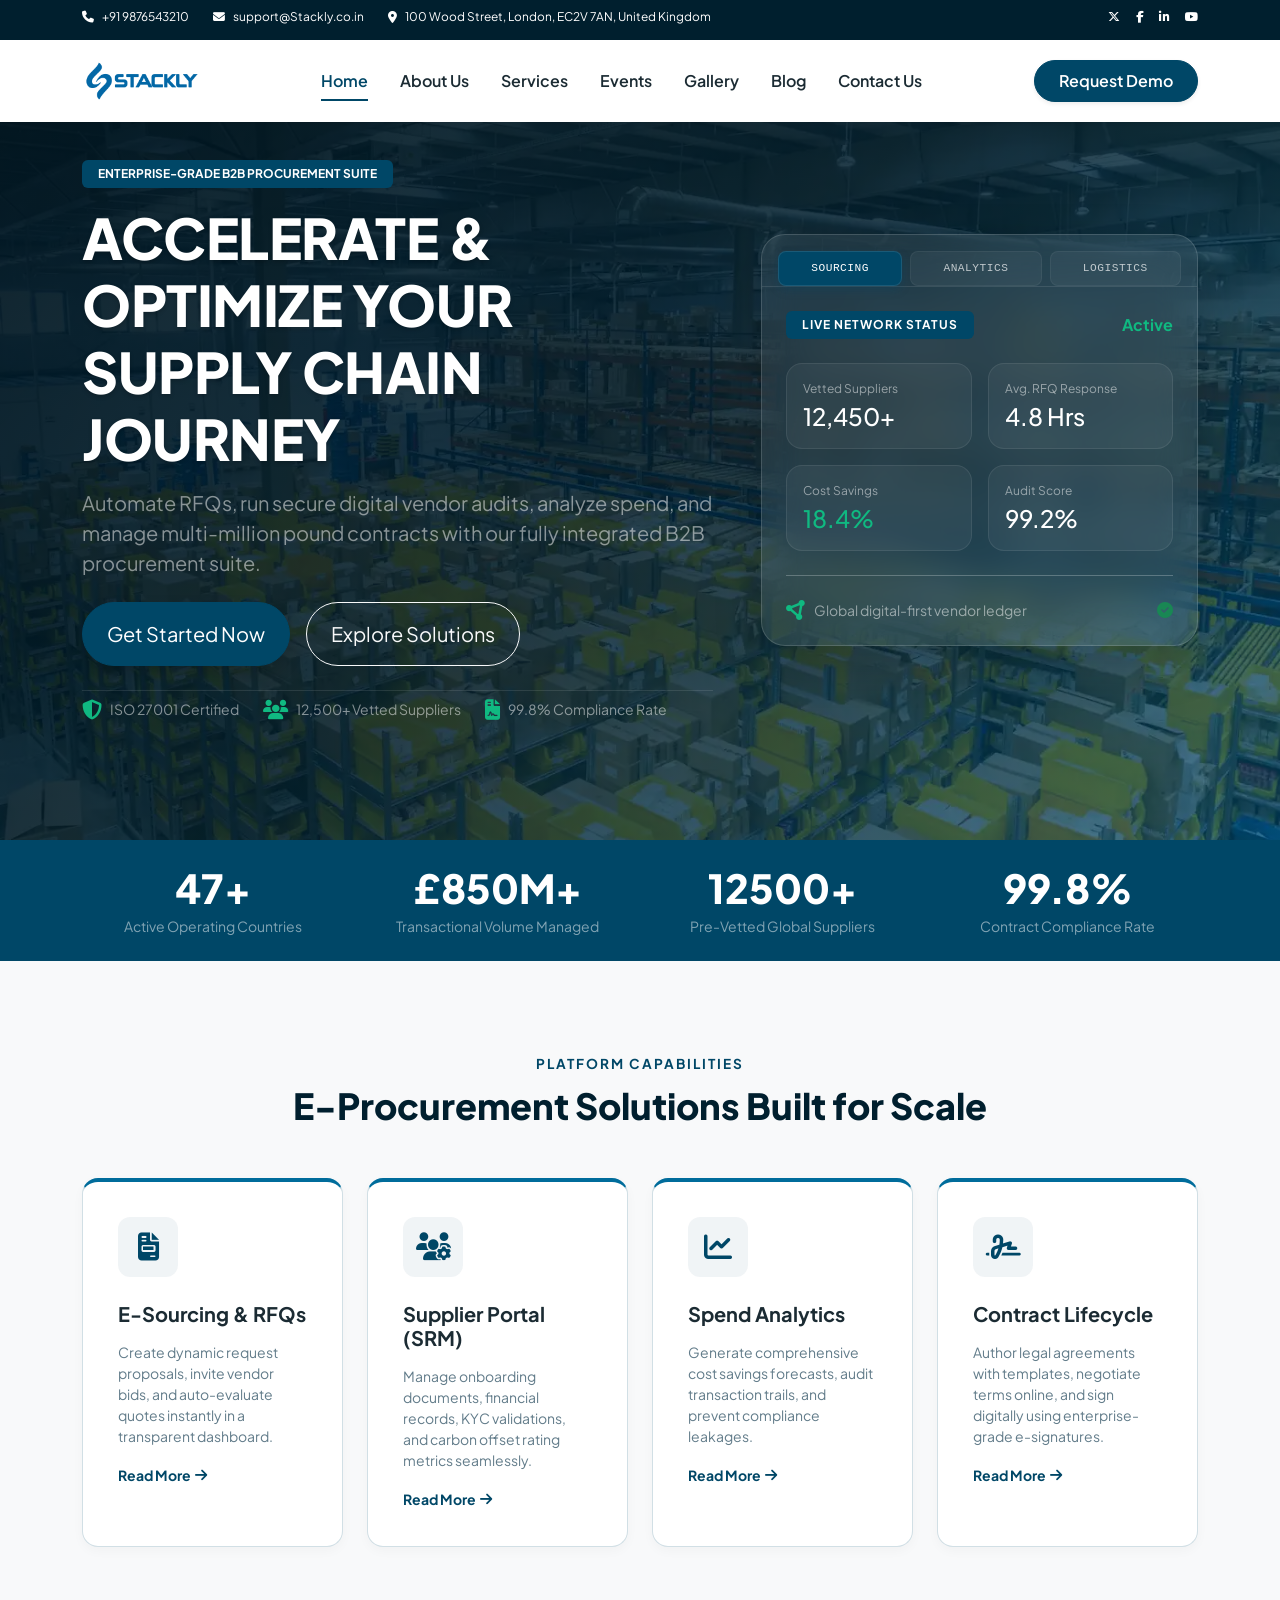
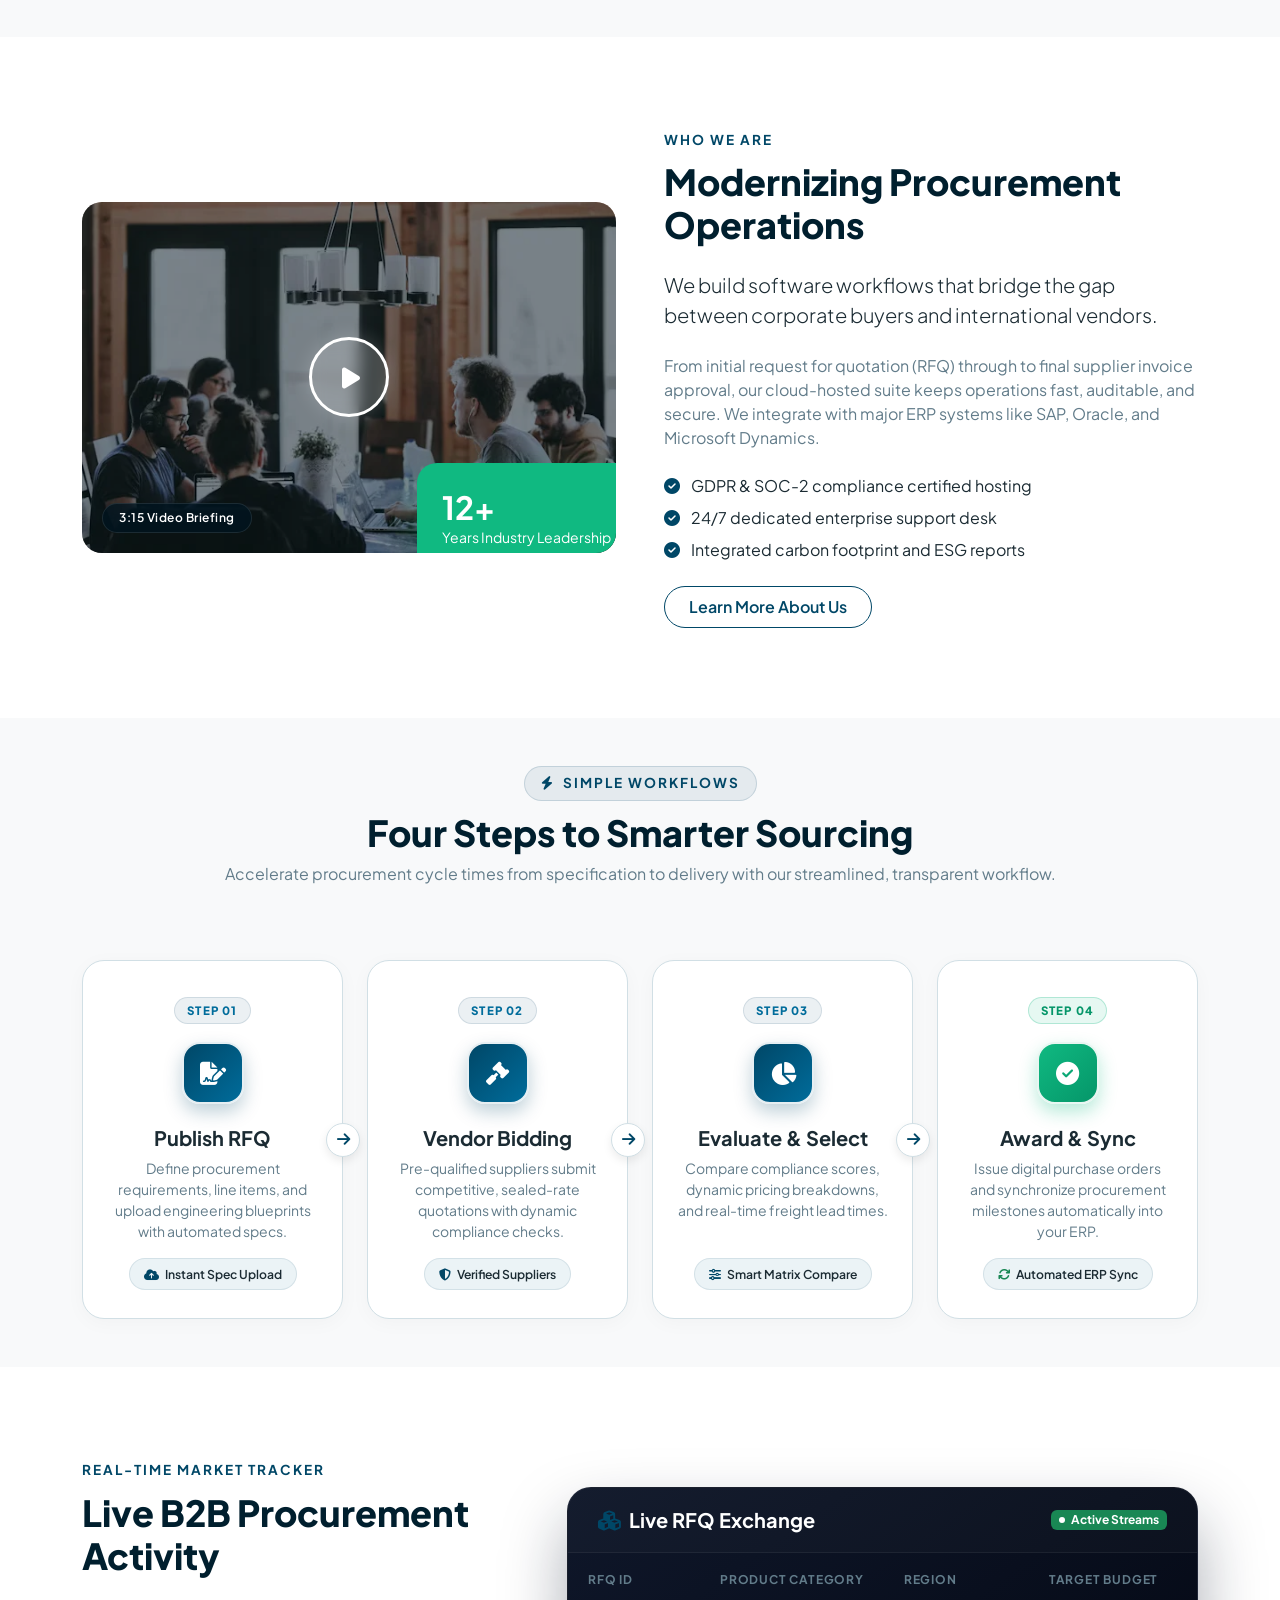
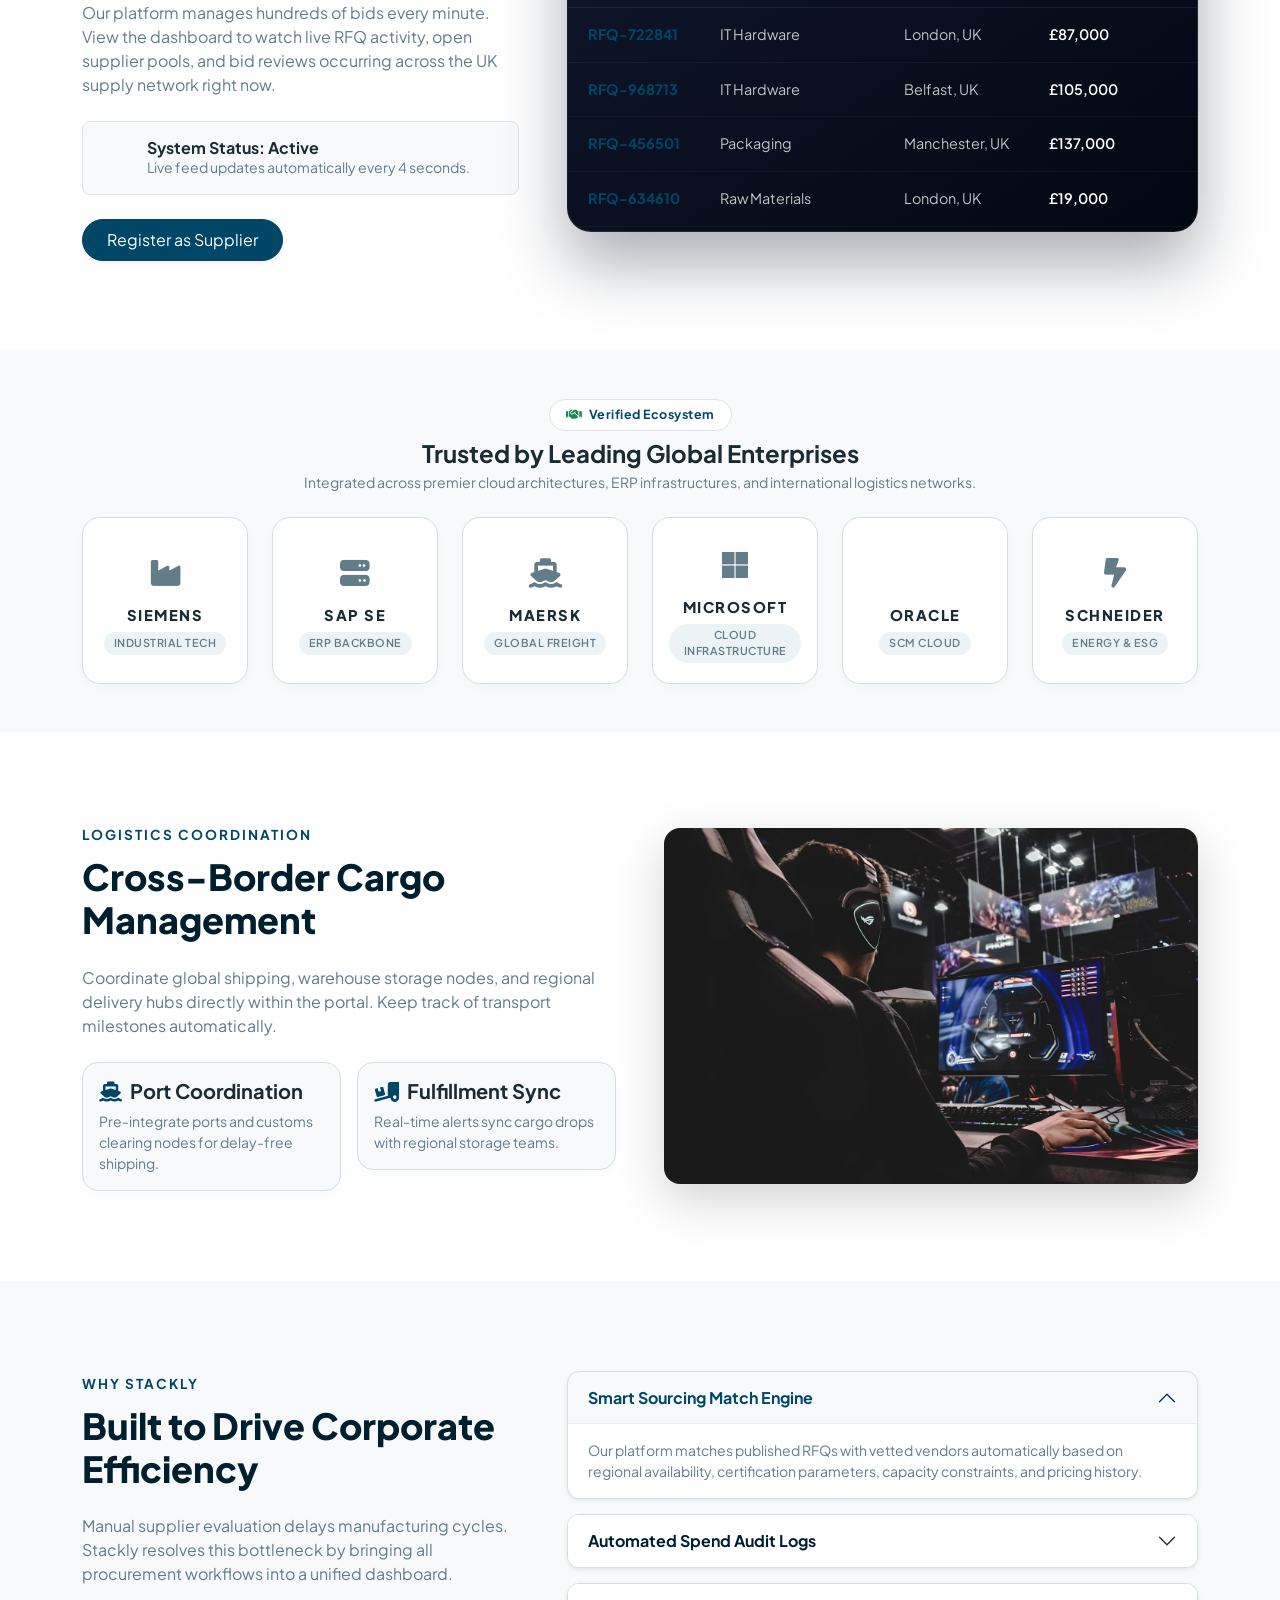
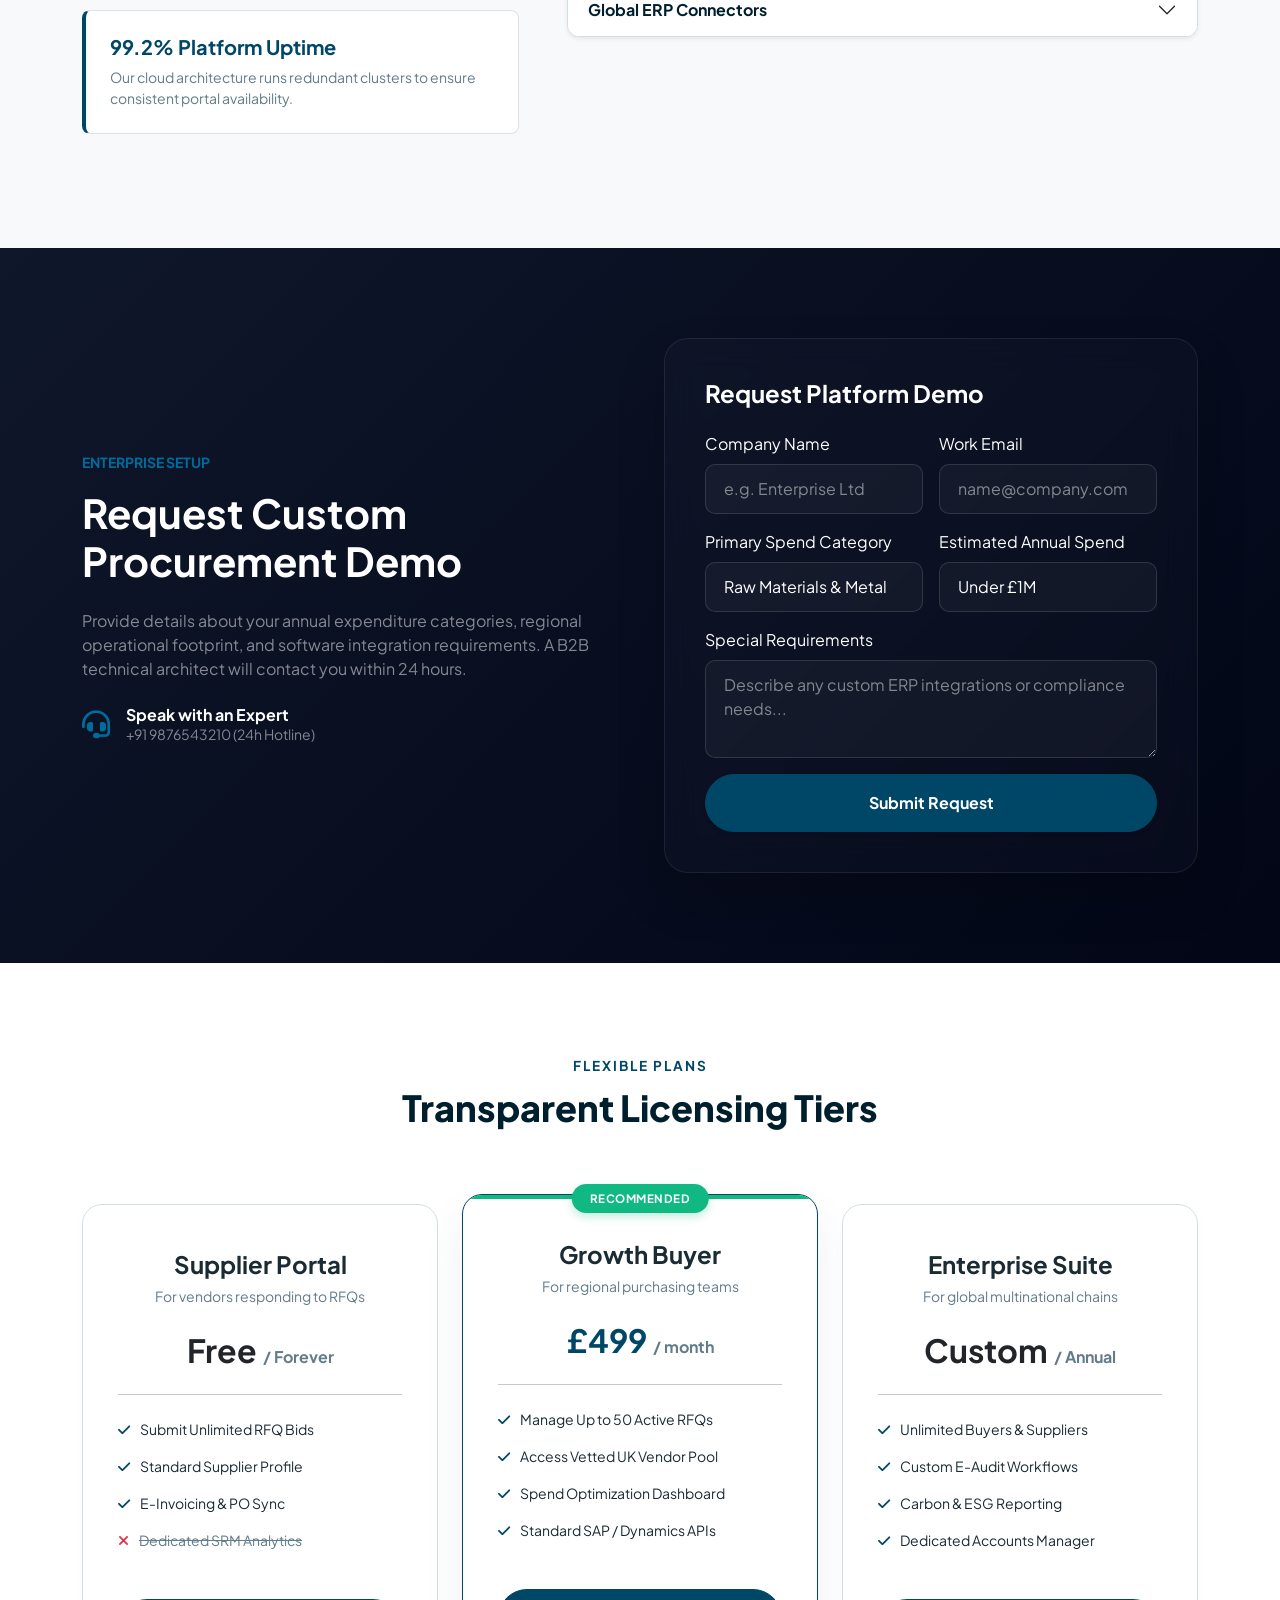
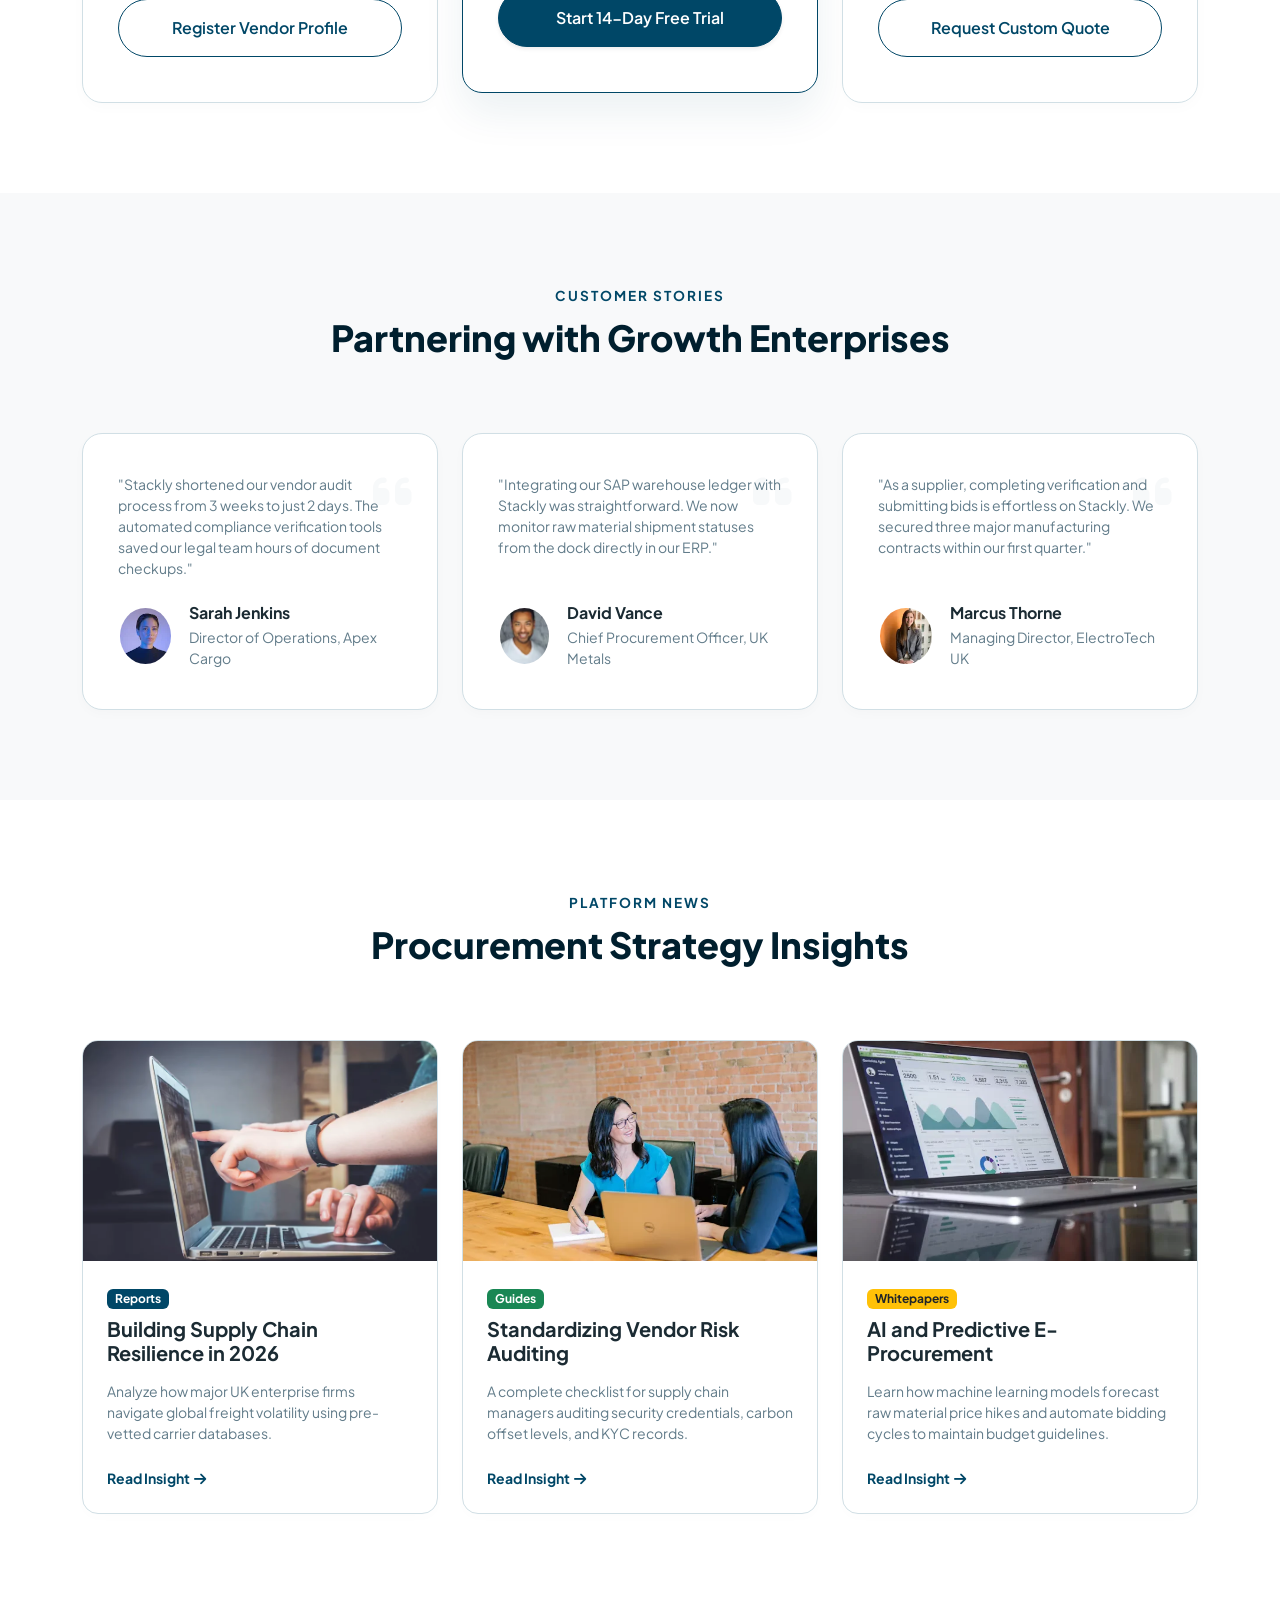
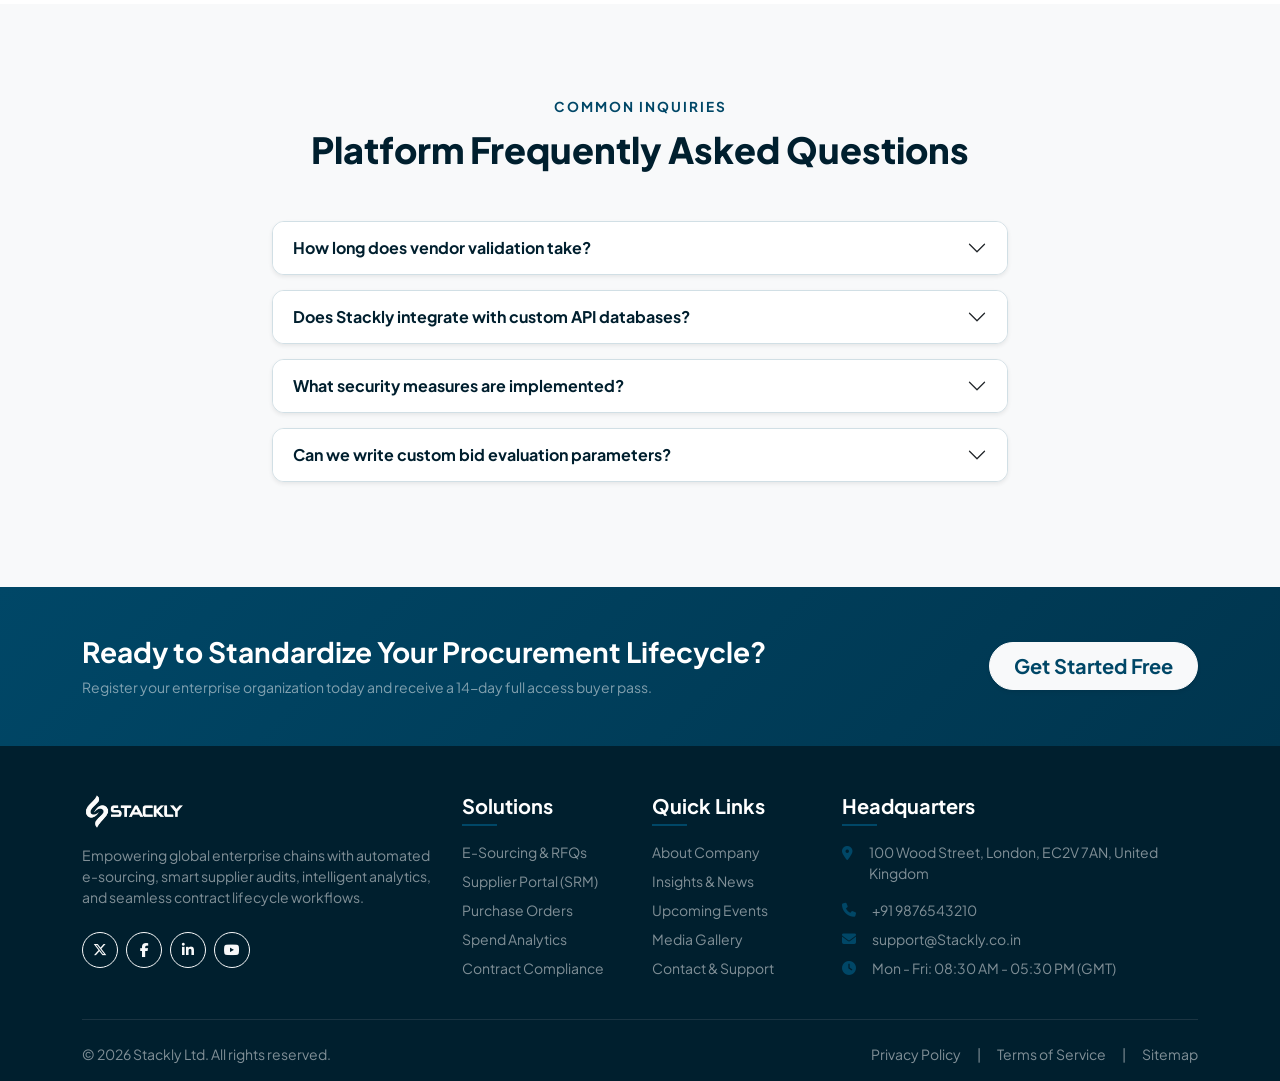
==== commit f6c702fa: "refactor: home page changes" ====
--- a/index.html
+++ b/index.html
@@ -583,7 +583,7 @@
             <div class="col-lg-6">
               <div class="about-image-wrap video-brief-wrapper">
                 <img
-                  src="https://images.unsplash.com/photo-1521737604893-d14cc237f11d?q=80&w=600&auto=format&fit=crop"
+                  src="./assets/images/home/home-video-play-overlay-img.webp"
                   alt="Supply Chain Meeting"
                   class="img-fluid w-100 shadow-lg main-about-img"
                 />
@@ -643,44 +643,102 @@
       </section>
 
       <!-- Section 5: How It Works -->
-      <section id="section-process" class="bg-light">
+      <section
+        id="section-process"
+        class="py-5 bg-light position-relative overflow-hidden"
+      >
         <div class="container text-center">
           <div class="section-title">
-            <span>Simple Workflows</span>
+            <span class="workflow-pill"
+              ><i class="fa-solid fa-bolt text-primary me-1"></i> Simple
+              Workflows</span
+            >
             <h2>Four Steps to Smarter Sourcing</h2>
-          </div>
-          <div class="row g-4 mt-2">
-            <div class="col-lg-3 col-md-6 step-arrow-card">
-              <div class="step-num">1</div>
-              <h4 class="h5 fw-bold mb-2">Publish RFQ</h4>
-              <p class="text-slate-500 small">
-                Define procurement needs and upload technical blueprints onto
-                the platform.
-              </p>
-            </div>
-            <div class="col-lg-3 col-md-6 step-arrow-card">
-              <div class="step-num">2</div>
-              <h4 class="h5 fw-bold mb-2">Vendor Bidding</h4>
-              <p class="text-slate-500 small">
-                Pre-qualified suppliers submit competitive quotations via the
-                portal.
-              </p>
-            </div>
-            <div class="col-lg-3 col-md-6 step-arrow-card">
-              <div class="step-num">3</div>
-              <h4 class="h5 fw-bold mb-2">Evaluate & Select</h4>
-              <p class="text-slate-500 small">
-                Compare supplier scores, pricing tables, and logistics
-                timeframes.
-              </p>
-            </div>
+            <p class="text-slate-500 max-w-600 mx-auto mt-2">
+              Accelerate procurement cycle times from specification to delivery
+              with our streamlined, transparent workflow.
+            </p>
+          </div>
+          <div class="row g-4 mt-2 workflow-process-grid">
             <div class="col-lg-3 col-md-6">
-              <div class="step-num bg-success">4</div>
-              <h4 class="h5 fw-bold mb-2">Award & Sync</h4>
-              <p class="text-slate-500 small">
-                Issue purchase orders and trigger tracking integrations
-                automatically.
-              </p>
+              <div class="workflow-card step-arrow-card">
+                <div class="workflow-card-top">
+                  <span class="step-badge">Step 01</span>
+                  <div class="step-num">
+                    <i class="fa-solid fa-file-signature"></i>
+                  </div>
+                </div>
+                <h4 class="h5 fw-bold mb-2">Publish RFQ</h4>
+                <p class="text-slate-500 small mb-3">
+                  Define procurement requirements, line items, and upload
+                  engineering blueprints with automated specs.
+                </p>
+                <div class="workflow-tag">
+                  <i class="fa-solid fa-cloud-arrow-up text-primary me-1"></i>
+                  Instant Spec Upload
+                </div>
+                <div class="workflow-card-accent-bar"></div>
+              </div>
+            </div>
+            <div class="col-lg-3 col-md-6">
+              <div class="workflow-card step-arrow-card">
+                <div class="workflow-card-top">
+                  <span class="step-badge">Step 02</span>
+                  <div class="step-num">
+                    <i class="fa-solid fa-gavel"></i>
+                  </div>
+                </div>
+                <h4 class="h5 fw-bold mb-2">Vendor Bidding</h4>
+                <p class="text-slate-500 small mb-3">
+                  Pre-qualified suppliers submit competitive, sealed-rate
+                  quotations with dynamic compliance checks.
+                </p>
+                <div class="workflow-tag">
+                  <i class="fa-solid fa-shield-halved text-primary me-1"></i>
+                  Verified Suppliers
+                </div>
+                <div class="workflow-card-accent-bar"></div>
+              </div>
+            </div>
+            <div class="col-lg-3 col-md-6">
+              <div class="workflow-card step-arrow-card">
+                <div class="workflow-card-top">
+                  <span class="step-badge">Step 03</span>
+                  <div class="step-num">
+                    <i class="fa-solid fa-chart-pie"></i>
+                  </div>
+                </div>
+                <h4 class="h5 fw-bold mb-2">Evaluate &amp; Select</h4>
+                <p class="text-slate-500 small mb-3">
+                  Compare compliance scores, dynamic pricing breakdowns, and
+                  real-time freight lead times.
+                </p>
+                <div class="workflow-tag">
+                  <i class="fa-solid fa-sliders text-primary me-1"></i> Smart
+                  Matrix Compare
+                </div>
+                <div class="workflow-card-accent-bar"></div>
+              </div>
+            </div>
+            <div class="col-lg-3 col-md-6">
+              <div class="workflow-card">
+                <div class="workflow-card-top">
+                  <span class="step-badge step-badge-success">Step 04</span>
+                  <div class="step-num step-num-success">
+                    <i class="fa-solid fa-circle-check"></i>
+                  </div>
+                </div>
+                <h4 class="h5 fw-bold mb-2">Award &amp; Sync</h4>
+                <p class="text-slate-500 small mb-3">
+                  Issue digital purchase orders and synchronize procurement
+                  milestones automatically into your ERP.
+                </p>
+                <div class="workflow-tag">
+                  <i class="fa-solid fa-arrows-rotate text-success me-1"></i>
+                  Automated ERP Sync
+                </div>
+                <div class="workflow-card-accent-bar success-bar"></div>
+              </div>
             </div>
           </div>
         </div>
@@ -754,50 +812,95 @@
       </section>
 
       <!-- Section 7: Trusted Partner Logos -->
-      <section id="section-partners" class="bg-light py-5">
+      <section id="section-partners" class="py-5 bg-light position-relative">
         <div class="container text-center">
-          <p
-            class="text-uppercase text-slate-500 small fw-bold tracking-widest mb-4"
-          >
-            Trusted by Leading Enterprises Worldwide
-          </p>
-          <div
-            class="row align-items-center justify-content-center g-4 partner-logo-grid"
-          >
-            <div class="col-md-2 col-4">
-              <img
-                src="https://images.unsplash.com/photo-1618005182384-a83a8bd57fbe?q=80&w=200&auto=format&fit=crop"
-                alt="Partner Logo 1"
-                class="img-fluid partner-logo"
-              />
-            </div>
-            <div class="col-md-2 col-4">
-              <img
-                src="https://images.unsplash.com/photo-1614036417651-efe5912149d8?q=80&w=200&auto=format&fit=crop"
-                alt="Partner Logo 2"
-                class="img-fluid partner-logo"
-              />
-            </div>
-            <div class="col-md-2 col-4">
-              <img
-                src="https://images.unsplash.com/photo-1618005198143-e5283b519a7f?q=80&w=200&auto=format&fit=crop"
-                alt="Partner Logo 3"
-                class="img-fluid partner-logo"
-              />
-            </div>
-            <div class="col-md-2 col-4">
-              <img
-                src="https://images.unsplash.com/photo-1626785774573-4b799315345d?q=80&w=200&auto=format&fit=crop"
-                alt="Partner Logo 4"
-                class="img-fluid partner-logo"
-              />
-            </div>
-            <div class="col-md-2 col-4">
-              <img
-                src="https://images.unsplash.com/photo-1626785774625-ddc7c8241520?q=80&w=200&auto=format&fit=crop"
-                alt="Partner Logo 5"
-                class="img-fluid partner-logo"
-              />
+          <div class="partner-heading-wrapper mb-4">
+            <span
+              class="badge bg-white text-primary border px-3 py-2 rounded-pill shadow-xs mb-2"
+            >
+              <i class="fa-solid fa-handshake me-1 text-success"></i> Verified
+              Ecosystem
+            </span>
+            <h3 class="h4 fw-bold text-slate-800 mb-1">
+              Trusted by Leading Global Enterprises
+            </h3>
+            <p class="text-slate-500 small max-w-600 mx-auto">
+              Integrated across premier cloud architectures, ERP
+              infrastructures, and international logistics networks.
+            </p>
+          </div>
+
+          <div class="row g-3 g-lg-4 justify-content-center partner-logo-grid">
+            <!-- Partner 1: Siemens -->
+            <div class="col-xl-2 col-lg-4 col-md-4 col-6">
+              <div class="partner-brand-card">
+                <div class="partner-logo-icon">
+                  <i class="fa-solid fa-industry"></i>
+                </div>
+                <div class="partner-brand-name">SIEMENS</div>
+                <span class="partner-badge-pill">Industrial Tech</span>
+                <div class="partner-hover-border"></div>
+              </div>
+            </div>
+
+            <!-- Partner 2: SAP -->
+            <div class="col-xl-2 col-lg-4 col-md-4 col-6">
+              <div class="partner-brand-card">
+                <div class="partner-logo-icon">
+                  <i class="fa-solid fa-server"></i>
+                </div>
+                <div class="partner-brand-name">SAP SE</div>
+                <span class="partner-badge-pill">ERP Backbone</span>
+                <div class="partner-hover-border"></div>
+              </div>
+            </div>
+
+            <!-- Partner 3: Maersk -->
+            <div class="col-xl-2 col-lg-4 col-md-4 col-6">
+              <div class="partner-brand-card">
+                <div class="partner-logo-icon">
+                  <i class="fa-solid fa-ship"></i>
+                </div>
+                <div class="partner-brand-name">MAERSK</div>
+                <span class="partner-badge-pill">Global Freight</span>
+                <div class="partner-hover-border"></div>
+              </div>
+            </div>
+
+            <!-- Partner 4: Microsoft Azure -->
+            <div class="col-xl-2 col-lg-4 col-md-4 col-6">
+              <div class="partner-brand-card">
+                <div class="partner-logo-icon">
+                  <i class="fa-brands fa-microsoft"></i>
+                </div>
+                <div class="partner-brand-name">MICROSOFT</div>
+                <span class="partner-badge-pill">Cloud Infrastructure</span>
+                <div class="partner-hover-border"></div>
+              </div>
+            </div>
+
+            <!-- Partner 5: Oracle -->
+            <div class="col-xl-2 col-lg-4 col-md-4 col-6">
+              <div class="partner-brand-card">
+                <div class="partner-logo-icon">
+                  <i class="fa-brands fa-oracle"></i>
+                </div>
+                <div class="partner-brand-name">ORACLE</div>
+                <span class="partner-badge-pill">SCM Cloud</span>
+                <div class="partner-hover-border"></div>
+              </div>
+            </div>
+
+            <!-- Partner 6: Schneider -->
+            <div class="col-xl-2 col-lg-4 col-md-4 col-6">
+              <div class="partner-brand-card">
+                <div class="partner-logo-icon">
+                  <i class="fa-solid fa-bolt-lightning"></i>
+                </div>
+                <div class="partner-brand-name">SCHNEIDER</div>
+                <span class="partner-badge-pill">Energy &amp; ESG</span>
+                <div class="partner-hover-border"></div>
+              </div>
             </div>
           </div>
         </div>
@@ -809,7 +912,7 @@
           <div class="row align-items-center g-5">
             <div class="col-lg-6 order-lg-2">
               <img
-                src="https://images.unsplash.com/photo-1542751371-adc38448a05e?q=80&w=600&auto=format&fit=crop"
+                src="./assets/images/gallery/gallery-slideshow-slide-content-1.webp"
                 alt="Command Center Logistics Map"
                 class="img-fluid rounded-4 shadow-lg w-100"
               />
@@ -1230,7 +1333,7 @@
                 </p>
                 <div class="d-flex align-items-center gap-3">
                   <img
-                    src="https://images.unsplash.com/photo-1534528741775-53994a69daeb?q=80&w=100&auto=format&fit=crop"
+                    src="./assets/images/home/home-client-avatar-1.webp"
                     alt="Client Sarah"
                     class="client-avatar"
                   />
@@ -1254,7 +1357,7 @@
                 </p>
                 <div class="d-flex align-items-center gap-3">
                   <img
-                    src="https://images.unsplash.com/photo-1507003211169-0a1dd7228f2d?q=80&w=100&auto=format&fit=crop"
+                    src="./assets/images/home/home-client-avatar-2.webp"
                     alt="Client David"
                     class="client-avatar"
                   />
@@ -1278,7 +1381,7 @@
                 </p>
                 <div class="d-flex align-items-center gap-3">
                   <img
-                    src="https://images.unsplash.com/photo-1573496359142-b8d87734a5a2?q=80&w=100&auto=format&fit=crop"
+                    src="./assets/images/home/home-client-avatar-3.webp"
                     alt="Client Marcus"
                     class="client-avatar"
                   />
@@ -1307,7 +1410,7 @@
               <div class="blog-card h-100 d-flex flex-column">
                 <div class="blog-card-img-wrap">
                   <img
-                    src="https://images.unsplash.com/photo-1516321318423-f06f85e504b3?q=80&w=600&auto=format&fit=crop"
+                    src="./assets/images/blog/blog-spotlight-img.webp"
                     alt="Blog Image 1"
                     class="w-100"
                   />
@@ -1341,7 +1444,7 @@
               <div class="blog-card h-100 d-flex flex-column">
                 <div class="blog-card-img-wrap">
                   <img
-                    src="https://images.unsplash.com/photo-1551836022-d5d88e9218df?q=80&w=600&auto=format&fit=crop"
+                    src="./assets/images/blog/blog-card-img-wrap-2.webp"
                     alt="Blog Image 2"
                     class="w-100"
                   />
@@ -1376,7 +1479,7 @@
               <div class="blog-card h-100 d-flex flex-column">
                 <div class="blog-card-img-wrap">
                   <img
-                    src="https://images.unsplash.com/photo-1460925895917-afdab827c52f?q=80&w=600&auto=format&fit=crop"
+                    src="./assets/images/blog/blog-card-img-wrap-1.webp"
                     alt="Blog Image 3"
                     class="w-100"
                   />
--- a/assets/css/styles.css
+++ b/assets/css/styles.css
@@ -268,6 +268,10 @@
   color: #ffffff !important;
 }
 
+footer .social-links a:hover {
+  color: var(--b2b-secondary) !important;
+}
+
 .footer-heading::after {
   content: "";
   position: absolute;
@@ -318,7 +322,7 @@
   display: flex;
   align-items: center;
   padding: 0px 0 80px 0;
-  background-image: url("https://images.unsplash.com/photo-1586528116311-ad8dd3c8310d?q=80&w=1920&auto=format&fit=crop");
+  background-image: url("../images/gallery/gallery-slideshow-slide-content-3.webp");
   background-size: cover;
   background-position: center;
   background-attachment: scroll;
@@ -656,42 +660,192 @@
   color: var(--b2b-accent) !important;
 }
 
-/* Section 5: How It Works */
-#section-process .row > div {
-  padding: 35px 25px;
-  border-radius: 20px;
+/* ==========================================================================
+   Section 5: Simple Workflows (How It Works)
+   ========================================================================== */
+.workflow-pill {
+  display: inline-flex;
+  align-items: center;
+  font-size: 0.82rem;
+  font-weight: 700;
+  text-transform: uppercase;
+  letter-spacing: 1.5px;
+  color: var(--b2b-primary);
+  background: rgba(0, 71, 103, 0.08);
+  border: 1px solid rgba(0, 71, 103, 0.15);
+  padding: 6px 16px;
+  border-radius: 50px;
+  margin-bottom: 12px;
+}
+
+.workflow-card {
+  padding: 36px 24px 28px;
+  border-radius: 22px;
   background: #ffffff;
   border: 1px solid var(--b2b-border);
   transition: all 0.4s cubic-bezier(0.165, 0.84, 0.44, 1);
   position: relative;
-  box-shadow: 0 4px 12px rgba(15, 23, 42, 0.02);
-}
-
-#section-process .row > div:hover {
-  transform: translateY(-8px);
-  box-shadow: 0 1.25rem 2.5rem rgba(0, 71, 103, 0.08);
-  border-color: var(--b2b-primary-light);
+  box-shadow: 0 4px 20px rgba(15, 23, 42, 0.03);
+  height: 100%;
+  display: flex;
+  flex-direction: column;
+  align-items: center;
+  text-align: center;
+  overflow: hidden;
+  z-index: 1;
+}
+
+.workflow-card::before {
+  content: "";
+  position: absolute;
+  top: 0;
+  left: 0;
+  right: 0;
+  bottom: 0;
+  background: radial-gradient(
+    circle at 50% 0%,
+    rgba(0, 108, 155, 0.05) 0%,
+    transparent 70%
+  );
+  opacity: 0;
+  transition: opacity 0.4s ease;
+  z-index: -1;
+}
+
+.workflow-card:hover {
+  transform: translateY(-10px);
+  box-shadow: 0 20px 40px rgba(0, 71, 103, 0.12);
+  border-color: rgba(0, 108, 155, 0.4);
+}
+
+.workflow-card:hover::before {
+  opacity: 1;
+}
+
+.workflow-card-top {
+  display: flex;
+  flex-direction: column;
+  align-items: center;
+  width: 100%;
+}
+
+.step-badge {
+  font-size: 0.72rem;
+  font-weight: 800;
+  text-transform: uppercase;
+  letter-spacing: 1.2px;
+  color: var(--b2b-primary-light);
+  background: rgba(0, 71, 103, 0.08);
+  border: 1px solid rgba(0, 71, 103, 0.12);
+  padding: 4px 12px;
+  border-radius: 50px;
+  margin-bottom: 18px;
+  transition: all 0.3s ease;
+}
+
+.step-badge-success {
+  color: #059669;
+  background: rgba(16, 185, 129, 0.1);
+  border-color: rgba(16, 185, 129, 0.25);
+}
+
+.workflow-card:hover .step-badge {
+  background: var(--b2b-primary);
+  color: #ffffff;
+  border-color: var(--b2b-primary);
+}
+
+.workflow-card:hover .step-badge-success {
+  background: var(--b2b-accent);
+  color: #ffffff;
+  border-color: var(--b2b-accent);
 }
 
 .step-num {
-  width: 48px;
-  height: 48px;
-  border-radius: 50%;
-  background-color: var(--b2b-primary);
-  color: white;
+  width: 62px;
+  height: 62px;
+  border-radius: 18px;
+  background: linear-gradient(
+    135deg,
+    var(--b2b-primary) 0%,
+    var(--b2b-primary-light) 100%
+  );
+  color: #ffffff;
   display: flex;
   align-items: center;
   justify-content: center;
-  font-weight: 700;
-  margin: 0 auto 24px auto;
+  font-size: 1.45rem;
+  margin: 0 auto 22px auto;
   transition: all 0.4s cubic-bezier(0.175, 0.885, 0.32, 1.275);
-  box-shadow: 0 4px 10px rgba(0, 71, 103, 0.2);
-}
-
-#section-process .row > div:hover .step-num {
-  transform: scale(1.15);
-  background-color: var(--b2b-accent);
-  box-shadow: 0 6px 15px rgba(16, 185, 129, 0.3);
+  box-shadow: 0 8px 18px rgba(0, 71, 103, 0.25);
+  border: 2px solid rgba(255, 255, 255, 0.9);
+}
+
+.step-num-success {
+  background: linear-gradient(135deg, var(--b2b-accent) 0%, #059669 100%);
+  box-shadow: 0 8px 18px rgba(16, 185, 129, 0.3);
+}
+
+.workflow-card:hover .step-num {
+  transform: scale(1.12) rotate(4deg);
+  background: linear-gradient(
+    135deg,
+    var(--b2b-primary-light) 0%,
+    var(--b2b-accent) 100%
+  );
+  box-shadow: 0 12px 24px rgba(16, 185, 129, 0.35);
+}
+
+.workflow-card:hover .step-num-success {
+  transform: scale(1.12) rotate(-4deg);
+  background: linear-gradient(135deg, #059669 0%, var(--b2b-accent) 100%);
+}
+
+.workflow-tag {
+  margin-top: auto;
+  font-size: 0.76rem;
+  font-weight: 600;
+  color: var(--b2b-slate-800);
+  background: var(--b2b-light);
+  border: 1px solid rgba(0, 71, 103, 0.1);
+  border-radius: 30px;
+  padding: 6px 14px;
+  transition: all 0.3s ease;
+}
+
+.workflow-card:hover .workflow-tag {
+  background: #ffffff;
+  border-color: var(--b2b-accent);
+  box-shadow: 0 4px 12px rgba(16, 185, 129, 0.15);
+  color: var(--b2b-primary);
+}
+
+.workflow-card-accent-bar {
+  position: absolute;
+  bottom: 0;
+  left: 0;
+  right: 0;
+  height: 4px;
+  background: linear-gradient(
+    90deg,
+    var(--b2b-primary) 0%,
+    var(--b2b-accent) 100%
+  );
+  transform: scaleX(0);
+  transition: transform 0.4s cubic-bezier(0.165, 0.84, 0.44, 1);
+  transform-origin: left;
+}
+
+.workflow-card-accent-bar.success-bar {
+  background: linear-gradient(90deg, #059669 0%, var(--b2b-accent) 100%);
+}
+
+.workflow-card:hover .workflow-card-accent-bar {
+  transform: scaleX(1);
+}
+
+.step-arrow-card {
+  overflow: visible;
 }
 
 .step-arrow-card::after {
@@ -701,28 +855,39 @@
   position: absolute;
   top: 50%;
   transform: translateY(-50%);
-  right: -12px;
-  font-size: 1.25rem;
-  color: var(--b2b-border);
-  transition: all 0.3s ease;
+  right: -18px;
+  font-size: 0.95rem;
+  color: var(--b2b-primary);
+  background: #ffffff;
+  width: 34px;
+  height: 34px;
+  border-radius: 50%;
+  display: flex;
+  align-items: center;
+  justify-content: center;
+  border: 1px solid var(--b2b-border);
+  box-shadow: 0 4px 10px rgba(0, 0, 0, 0.08);
+  transition: all 0.35s cubic-bezier(0.175, 0.885, 0.32, 1.275);
   z-index: 10;
 }
 
 .step-arrow-card:hover::after {
-  transform: translateY(-50%) translateX(6px);
-  color: var(--b2b-accent);
+  transform: translateY(-50%) translateX(6px) scale(1.1);
+  background: var(--b2b-accent);
+  color: #ffffff;
+  border-color: var(--b2b-accent);
+  box-shadow: 0 6px 16px rgba(16, 185, 129, 0.4);
 }
 
 @media (max-width: 991.98px) {
   .step-arrow-card::after {
     display: none;
   }
-  #section-process .row > div {
-    margin-bottom: 24px;
-  }
-}
-
-/* Section 6: Live Market Dashboard Widget */
+}
+
+/* ==========================================================================
+   Section 6: Live Market Dashboard Widget
+   ========================================================================== */
 .dashboard-widget-card {
   background: linear-gradient(145deg, #0f172a 0%, #030712 100%);
   border-radius: 24px;
@@ -775,6 +940,44 @@
   }
 }
 
+/* Horizontal scrollbar styling for Section 6 right side table */
+.dashboard-widget-card .table-responsive {
+  scrollbar-width: thin;
+  scrollbar-color: var(--b2b-primary-light) rgba(255, 255, 255, 0.06);
+  padding-bottom: 4px;
+}
+
+.dashboard-widget-card .table-responsive::-webkit-scrollbar {
+  height: 7px;
+  width: 7px;
+}
+
+.dashboard-widget-card .table-responsive::-webkit-scrollbar-track {
+  background: rgba(255, 255, 255, 0.05);
+  border-radius: 10px;
+  margin: 0 16px;
+}
+
+.dashboard-widget-card .table-responsive::-webkit-scrollbar-thumb {
+  background: linear-gradient(
+    90deg,
+    var(--b2b-primary-light) 0%,
+    var(--b2b-accent) 100%
+  );
+  border-radius: 10px;
+  border: 1px solid rgba(255, 255, 255, 0.1);
+  transition: all 0.3s ease;
+}
+
+.dashboard-widget-card .table-responsive::-webkit-scrollbar-thumb:hover {
+  background: linear-gradient(
+    90deg,
+    var(--b2b-primary) 0%,
+    var(--b2b-accent) 100%
+  );
+  box-shadow: 0 0 10px rgba(16, 185, 129, 0.6);
+}
+
 .live-table {
   margin-bottom: 0;
 }
@@ -829,27 +1032,121 @@
   }
 }
 
-/* Section 7: Trusted Partner Logos */
-.partner-logo {
+/* ==========================================================================
+   Section 7: Trusted Partner Logos
+   ========================================================================== */
+.partner-heading-wrapper .badge {
+  font-size: 0.78rem;
+  font-weight: 700;
+  letter-spacing: 0.5px;
+}
+
+.partner-brand-card {
   background: #ffffff;
   border: 1px solid var(--b2b-border);
-  border-radius: 12px;
-  padding: 15px 25px;
-  max-height: 60px !important;
-  object-fit: contain;
-  width: 100%;
-  opacity: 0.55;
-  filter: grayscale(100%);
+  border-radius: 18px;
+  padding: 24px 16px 20px;
+  display: flex;
+  flex-direction: column;
+  align-items: center;
+  justify-content: center;
+  position: relative;
+  overflow: hidden;
   transition: all 0.4s cubic-bezier(0.165, 0.84, 0.44, 1);
-  box-shadow: 0 2px 6px rgba(0, 0, 0, 0.01);
-}
-
-.partner-logo:hover {
+  box-shadow: 0 4px 12px rgba(15, 23, 42, 0.02);
+  height: 100%;
+  min-height: 145px;
+}
+
+.partner-brand-card::before {
+  content: "";
+  position: absolute;
+  top: 0;
+  left: 0;
+  right: 0;
+  bottom: 0;
+  background: radial-gradient(
+    circle at 50% 20%,
+    rgba(0, 108, 155, 0.06) 0%,
+    transparent 70%
+  );
+  opacity: 0;
+  transition: opacity 0.4s ease;
+}
+
+.partner-logo-icon {
+  font-size: 1.85rem;
+  color: var(--b2b-muted);
+  margin-bottom: 10px;
+  transition: all 0.4s cubic-bezier(0.175, 0.885, 0.32, 1.275);
+}
+
+.partner-brand-name {
+  font-weight: 800;
+  font-size: 0.92rem;
+  letter-spacing: 1.5px;
+  color: var(--b2b-slate-800);
+  margin-bottom: 6px;
+  transition: all 0.3s ease;
+}
+
+.partner-badge-pill {
+  font-size: 0.68rem;
+  font-weight: 600;
+  text-transform: uppercase;
+  letter-spacing: 0.5px;
+  color: var(--b2b-muted);
+  background: var(--b2b-light);
+  padding: 3px 10px;
+  border-radius: 20px;
+  transition: all 0.3s ease;
+}
+
+.partner-hover-border {
+  position: absolute;
+  top: 0;
+  left: 0;
+  right: 0;
+  height: 3px;
+  background: linear-gradient(
+    90deg,
+    var(--b2b-primary-light) 0%,
+    var(--b2b-accent) 100%
+  );
+  transform: scaleX(0);
+  transition: transform 0.35s ease;
+  transform-origin: center;
+}
+
+.partner-brand-card:hover {
+  transform: translateY(-8px) scale(1.02);
+  border-color: rgba(0, 108, 155, 0.35);
+  box-shadow: 0 16px 32px rgba(0, 71, 103, 0.12);
+  background: #ffffff;
+}
+
+.partner-brand-card:hover::before {
   opacity: 1;
-  filter: grayscale(0%);
-  transform: translateY(-5px);
-  box-shadow: 0 0.75rem 1.5rem rgba(0, 71, 103, 0.08);
-  border-color: var(--b2b-primary-light);
+}
+
+.partner-brand-card:hover .partner-hover-border {
+  transform: scaleX(1);
+}
+
+.partner-brand-card:hover .partner-logo-icon {
+  transform: scale(1.18);
+  color: var(--b2b-primary-light);
+  filter: drop-shadow(0 4px 8px rgba(0, 108, 155, 0.25));
+}
+
+.partner-brand-card:hover .partner-brand-name {
+  color: var(--b2b-primary);
+}
+
+.partner-brand-card:hover .partner-badge-pill {
+  background: rgba(16, 185, 129, 0.12);
+  color: #065f46;
+  font-weight: 700;
 }
 
 /* Section 8: Supply Chain Global Network */
@@ -1359,25 +1656,26 @@
 
 /* Page Specific Banner Background Images */
 #section-about-banner {
-  background-image: url("https://images.unsplash.com/photo-1497366216548-37526070297c?q=80&w=1920&auto=format&fit=crop");
+  background-image: url("../images/about/about-banner-image.webp");
 }
 
 #section-services-banner {
-  background-image: url("https://images.unsplash.com/photo-1586528116311-ad8dd3c8310d?q=80&w=1920&auto=format&fit=crop");
+  background-image: url("../images/services/services-banner-image.webp");
 }
 
 #section-blog-banner {
-  background-image: url("https://images.unsplash.com/photo-1451187580459-43490279c0fa?q=80&w=1920&auto=format&fit=crop");
+  background-image: url("../images/blog/blog-banner-image.webp");
 }
 
 #section-events-banner {
-  background-image: url("https://images.unsplash.com/photo-1511578314322-379afb476865?q=80&w=1920&auto=format&fit=crop");
+  background-image: url("../images/events/event-banner-image.webp");
 }
 
 #section-gallery-banner {
-  background-image: url("https://images.unsplash.com/photo-1578575437130-527eed3abbec?q=80&w=1920&auto=format&fit=crop");
+  background-image: url("../images/gallery/gallery-banner-image.webp");
 }
 
 #section-contact-banner {
-  background-image: url("https://images.unsplash.com/photo-1423666639041-f56000c27a9a?q=80&w=1920&auto=format&fit=crop");
-}
+  background-image: url("../images/contact/contact-banner-image.webp");
+  background-position: top;
+}
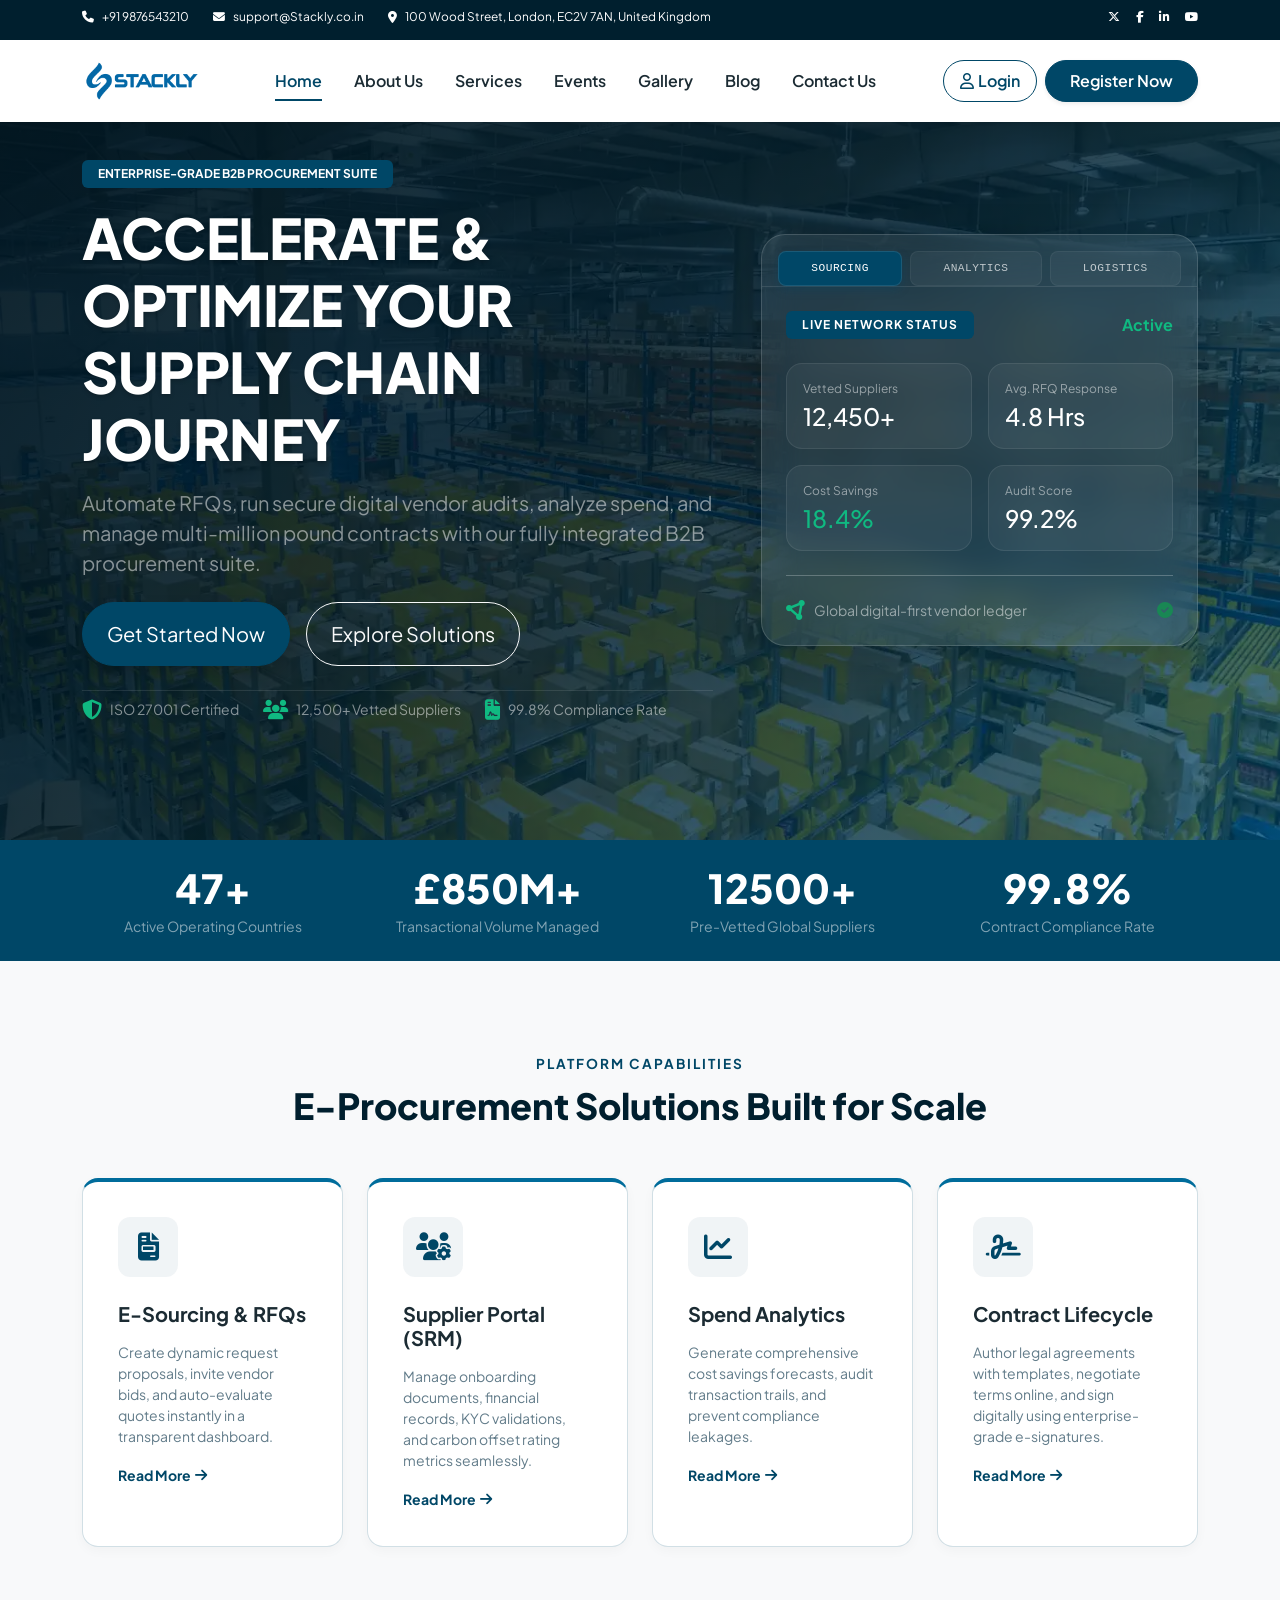
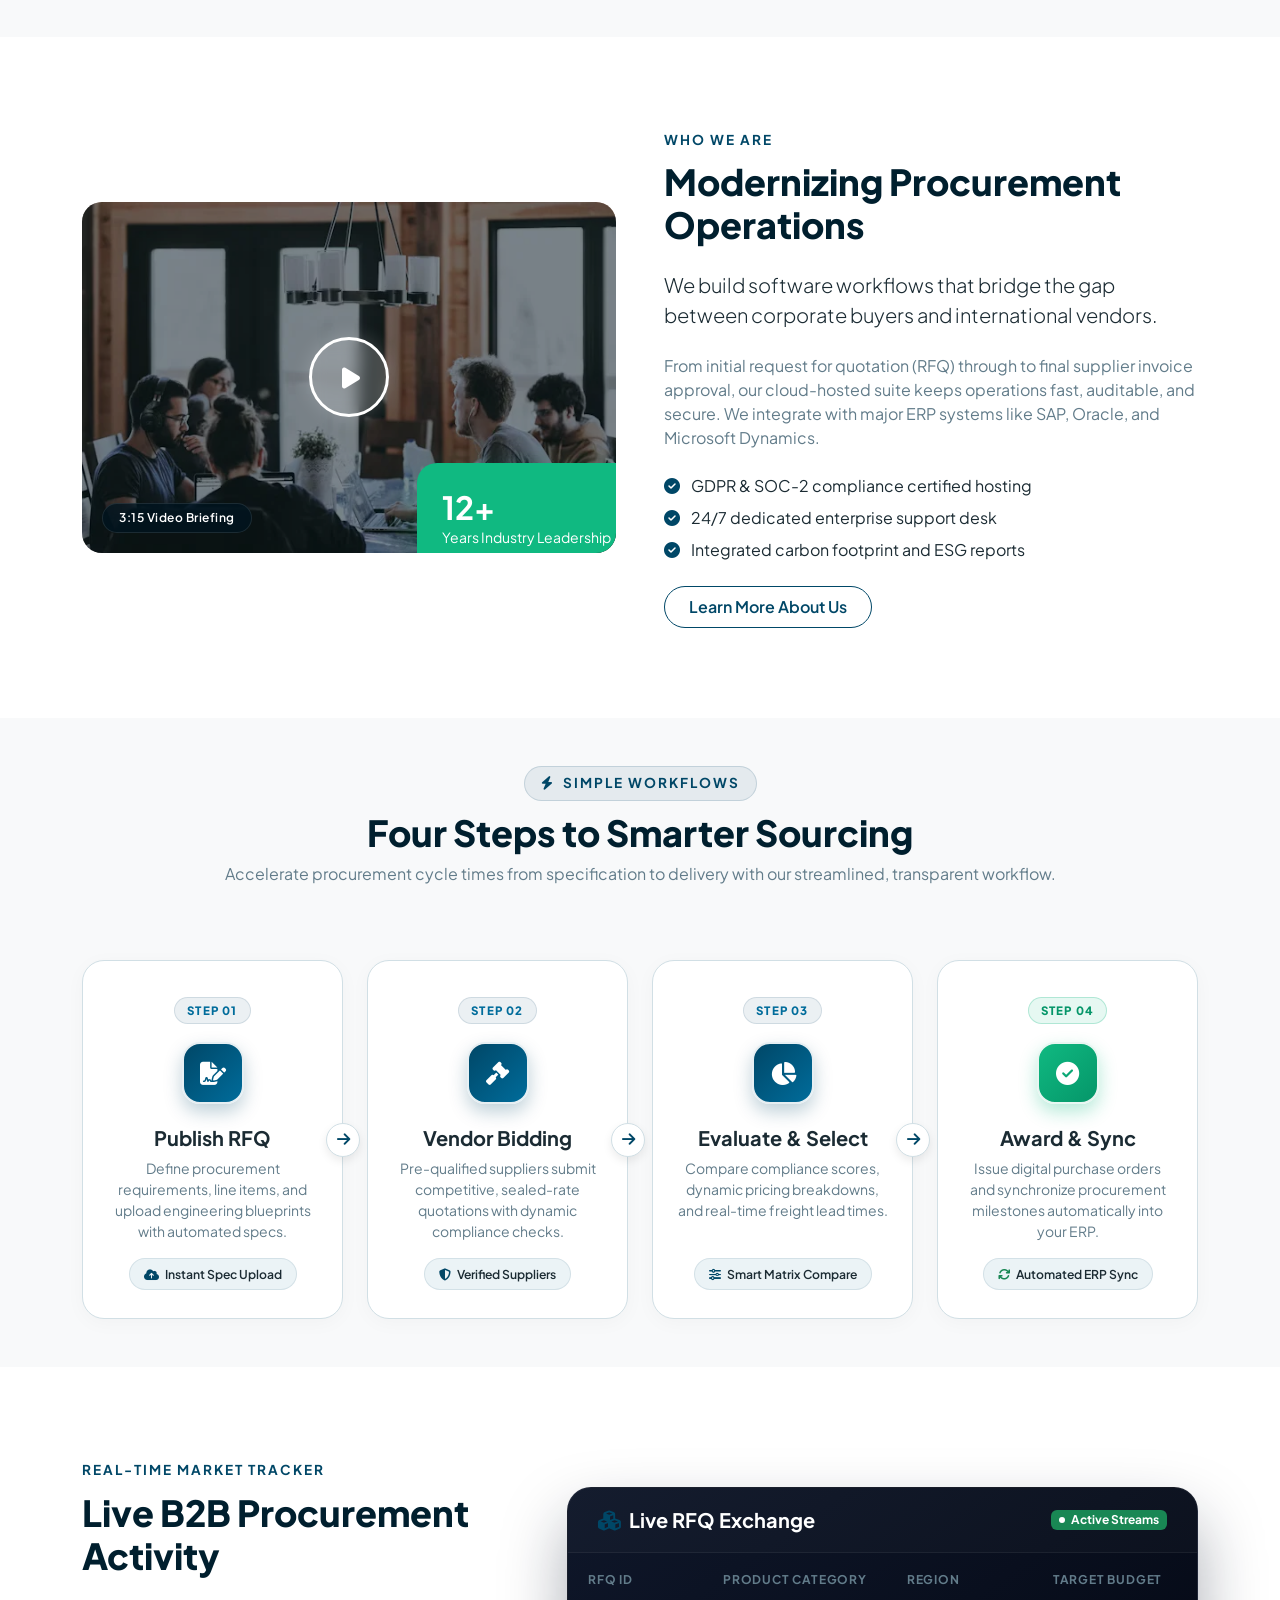
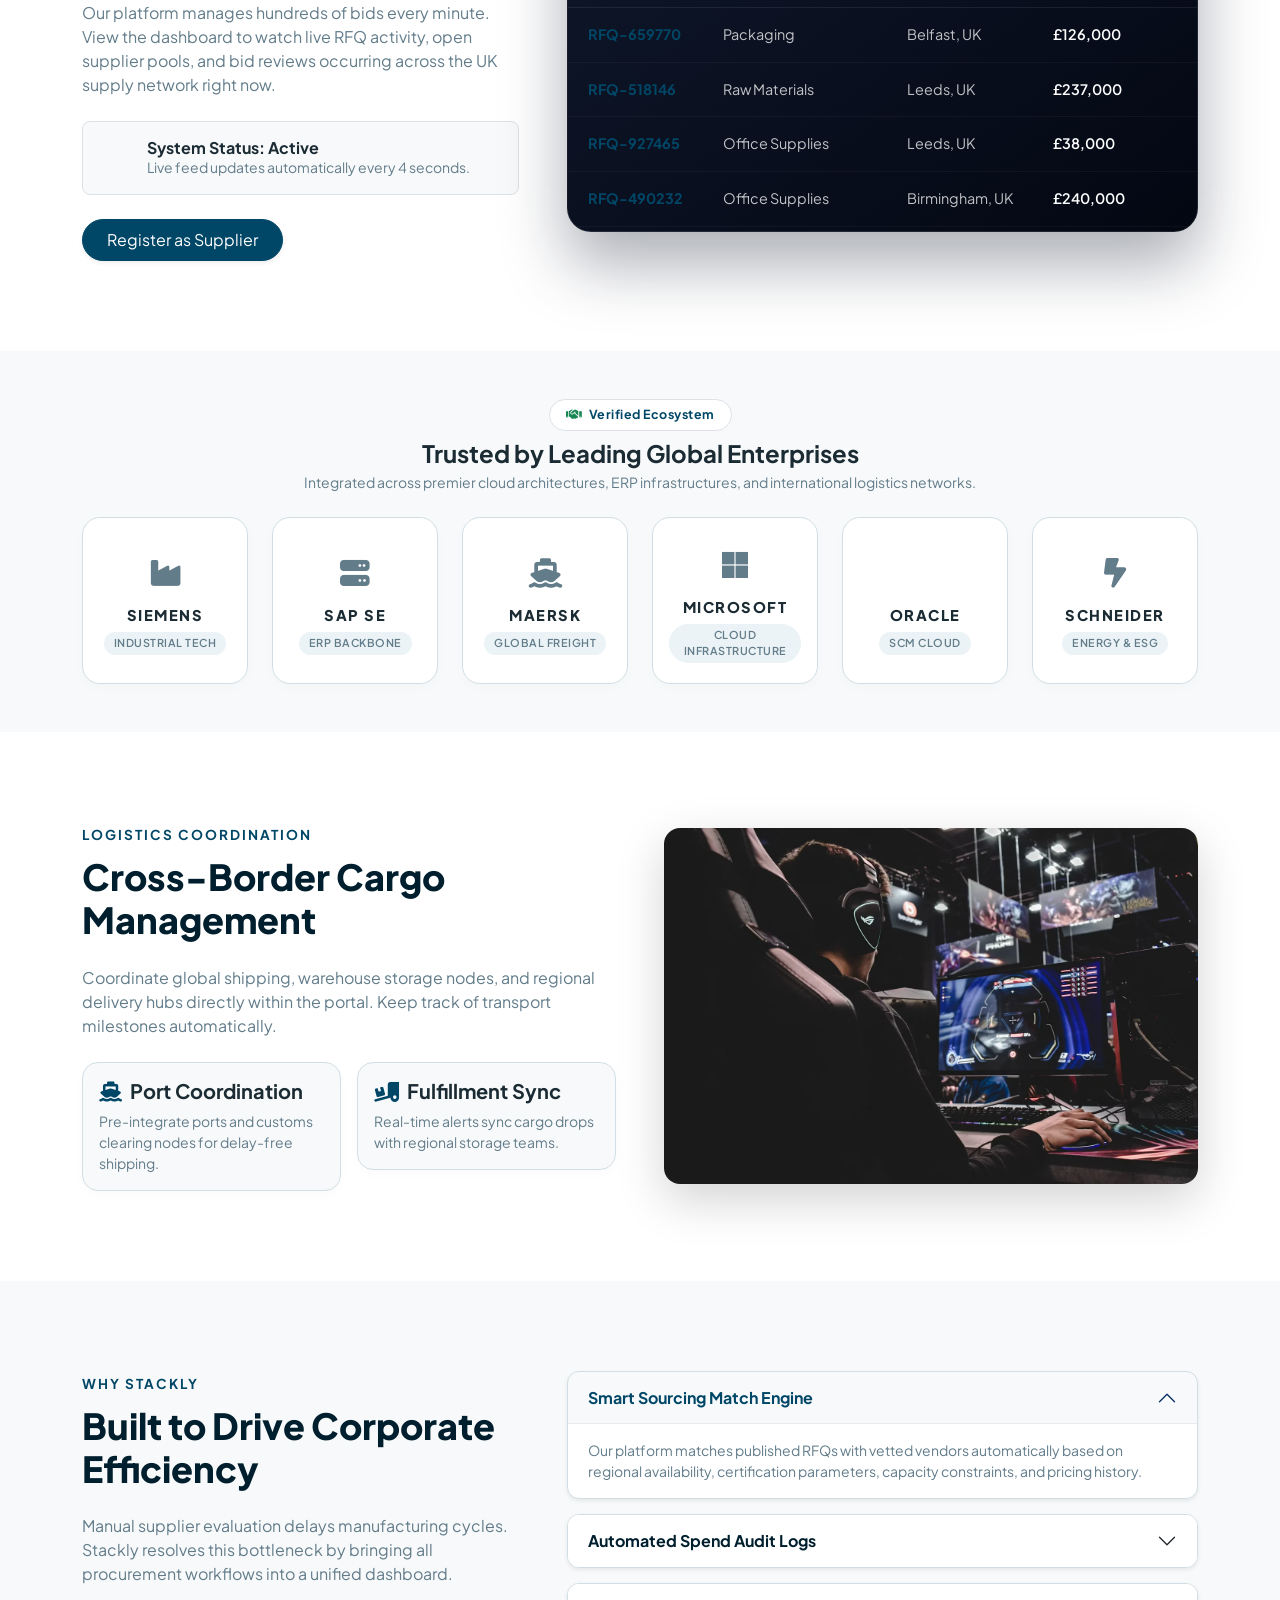
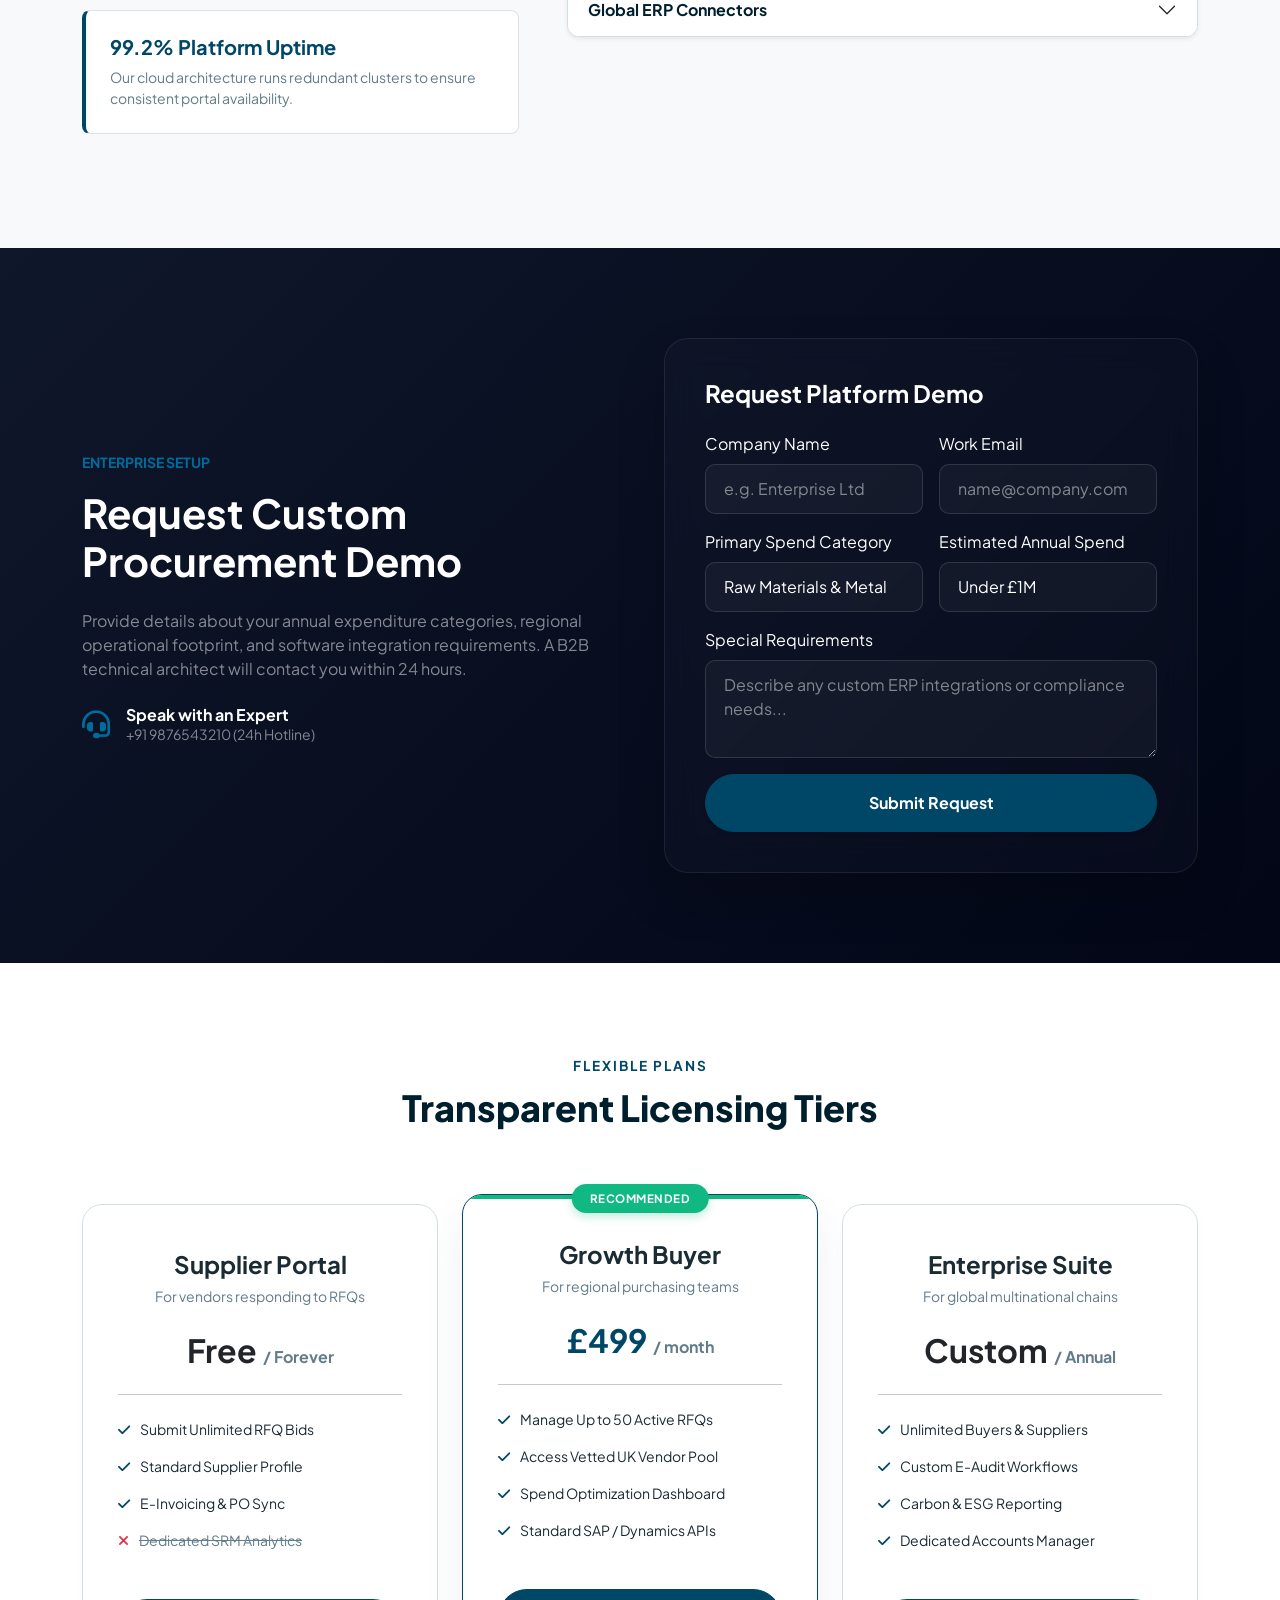
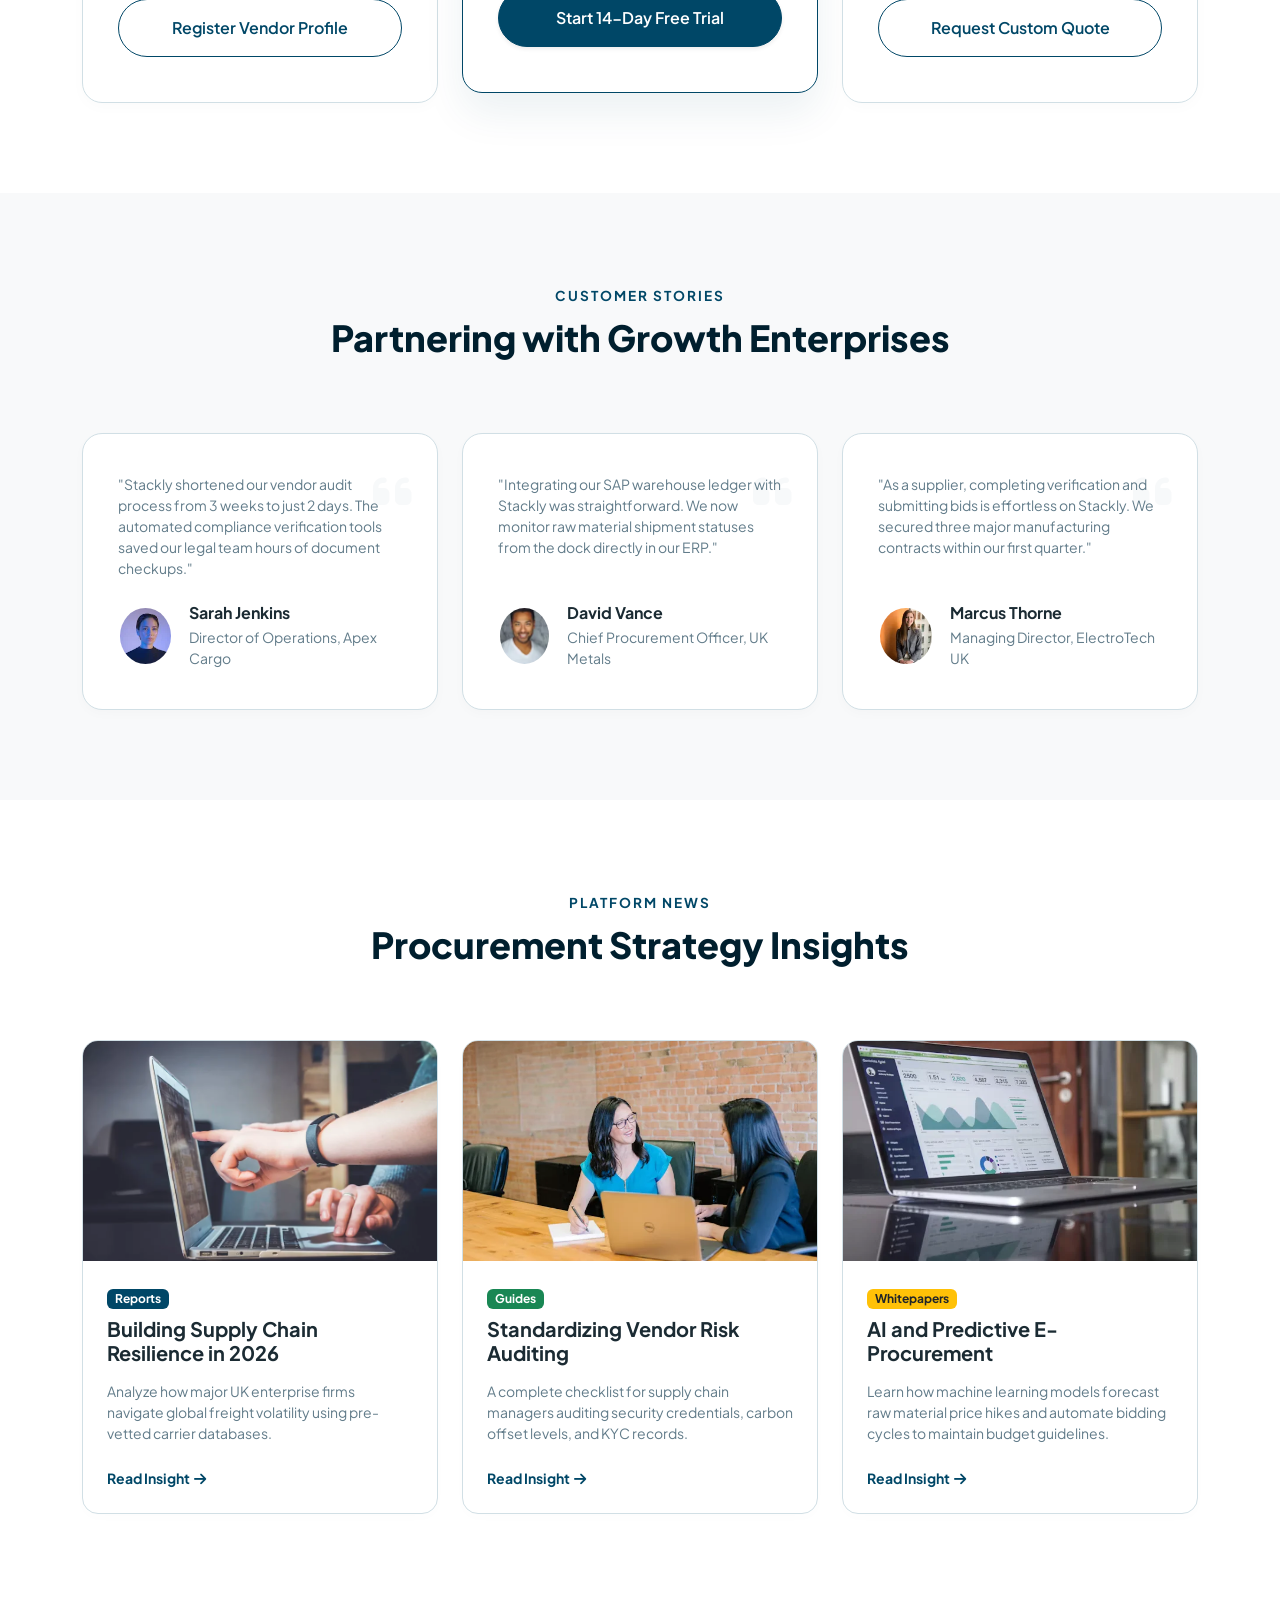
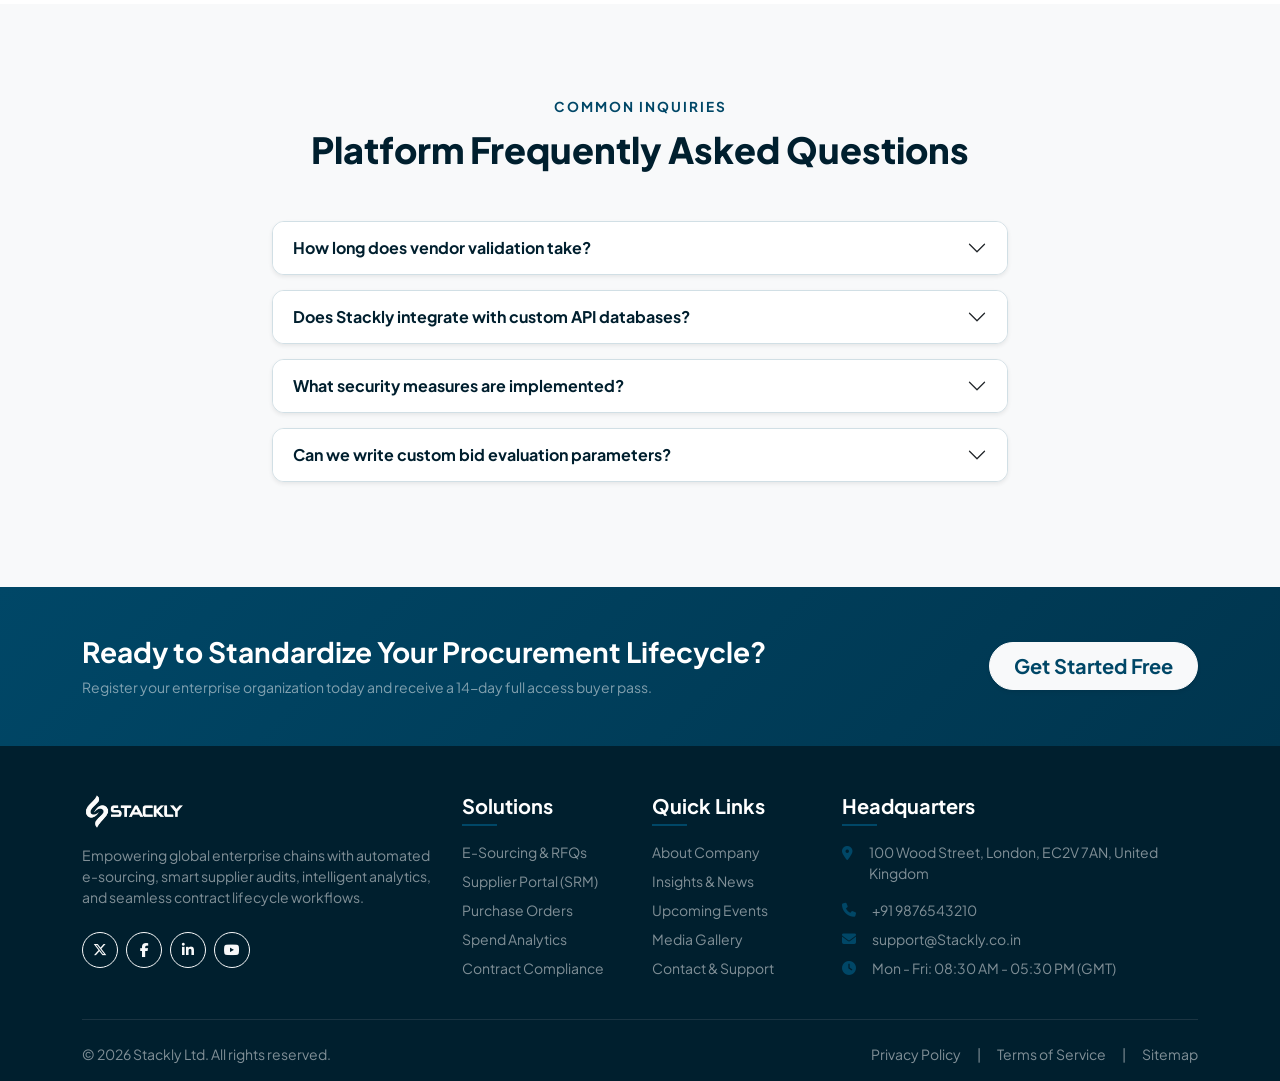
==== commit bd85905d: "refactor: form corrections" ====
--- a/index.html
+++ b/index.html
@@ -1113,10 +1113,13 @@
                       >
                       <input
                         type="text"
-                        class="form-control"
+                        class="form-control letters-only"
                         id="companyName"
                         required
+                        maxlength="16"
                         placeholder="e.g. Enterprise Ltd"
+                        pattern="[a-zA-Z\s]+"
+                        title="Letters and spaces only"
                       />
                     </div>
                     <div class="col-sm-6">
@@ -1161,6 +1164,7 @@
                         class="form-control"
                         id="rfqNotes"
                         rows="3"
+                        required
                         placeholder="Describe any custom ERP integrations or compliance needs..."
                       ></textarea>
                     </div>
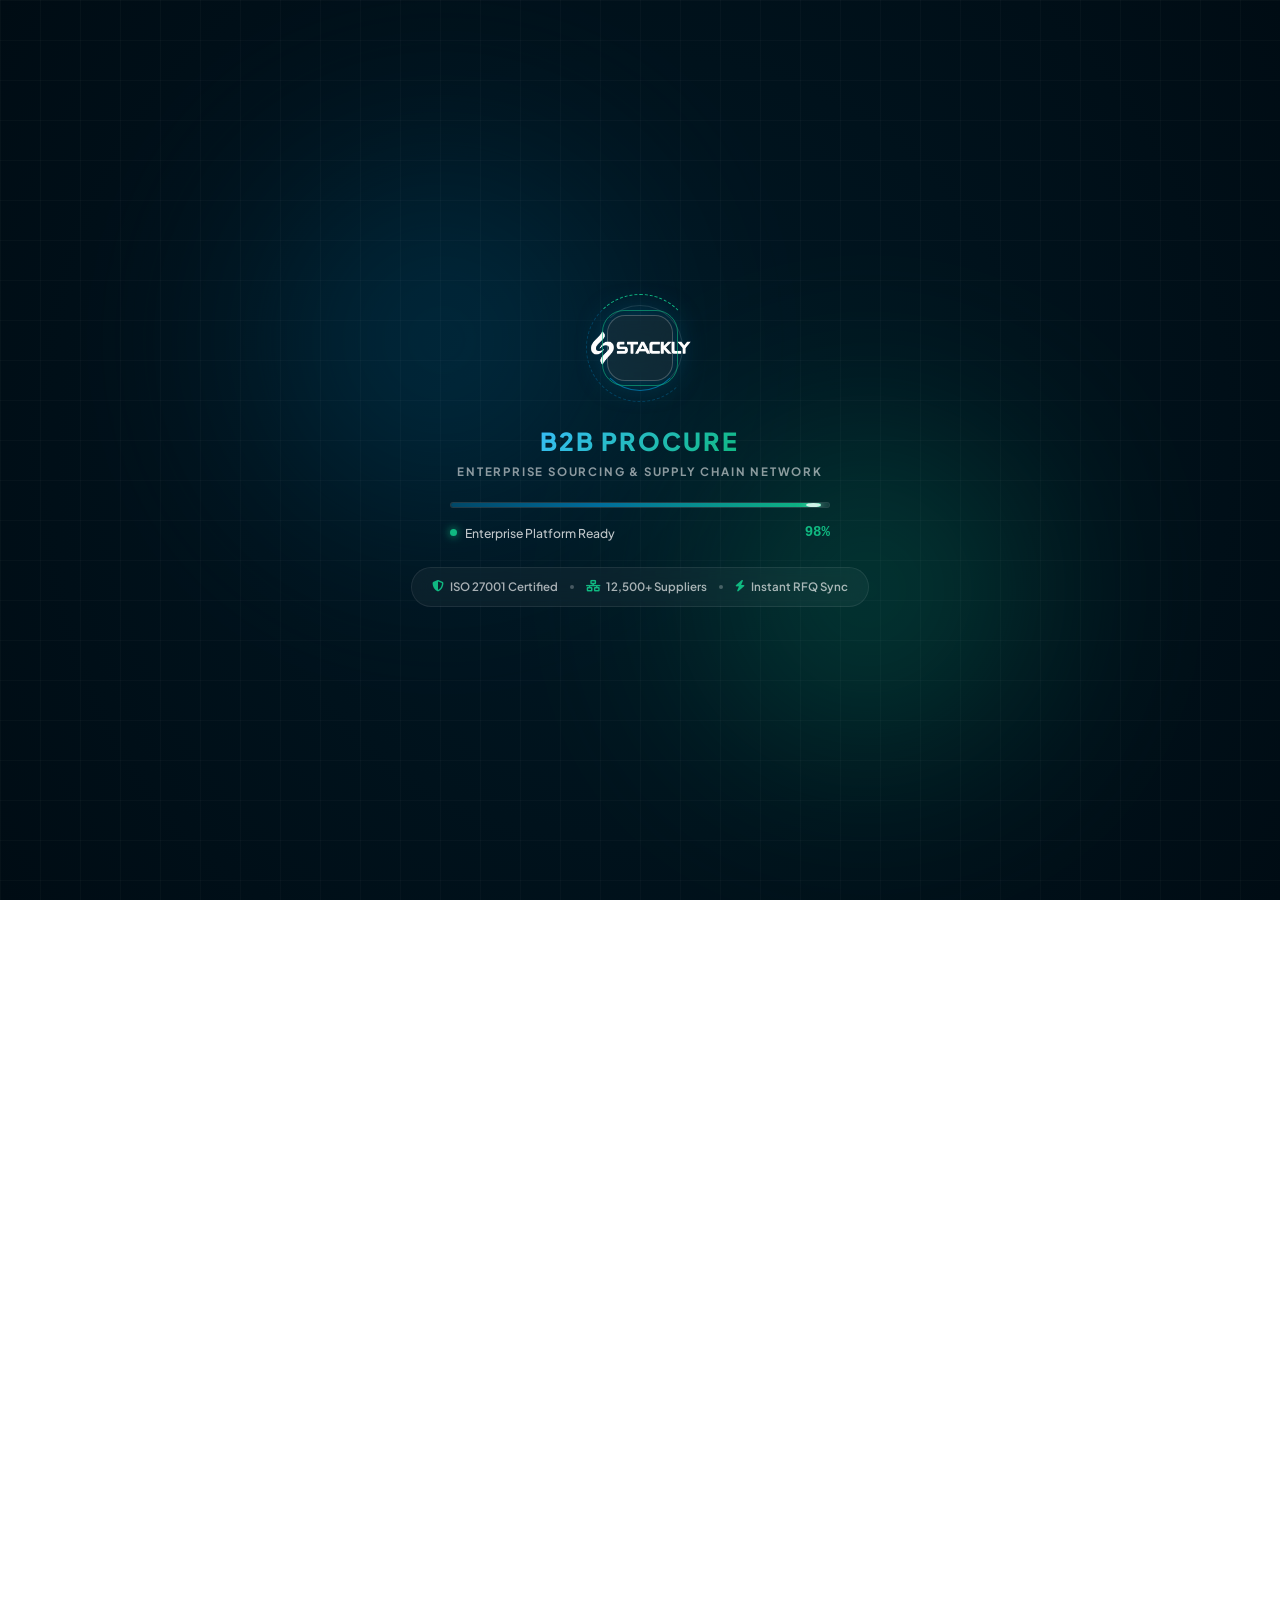
==== commit e042934a: "refactor: preloader added" ====
--- a/index.html
+++ b/index.html
@@ -23,23 +23,104 @@
     <link rel="stylesheet" href="assets/css/styles.css" />
   </head>
   <body>
+    <!-- B2B Procurement Theme Preloader (2 Seconds Duration) -->
+    <div id="b2b-preloader" class="b2b-preloader">
+      <div class="preloader-backdrop">
+        <div class="preloader-glow-orb orb-1"></div>
+        <div class="preloader-glow-orb orb-2"></div>
+        <div class="preloader-grid-mesh"></div>
+      </div>
+      <div class="preloader-container">
+        <!-- Animated Brand Hub / Radar -->
+        <div class="preloader-brand-hub">
+          <div class="orbital-ring orbital-ring-outer"></div>
+          <div class="orbital-ring orbital-ring-inner"></div>
+          <div class="preloader-logo-core">
+            <img
+              src="assets/images/logoStackly.webp"
+              alt="Stackly B2B Procure"
+              class="preloader-logo"
+            />
+            <span class="core-radar-ping"></span>
+          </div>
+        </div>
+
+        <!-- Brand Identity -->
+        <div class="preloader-brand-info">
+          <h2 class="preloader-title">
+            <span class="brand-highlight">B2B PROCURE</span>
+          </h2>
+          <p class="preloader-tagline">
+            ENTERPRISE SOURCING &amp; SUPPLY CHAIN NETWORK
+          </p>
+        </div>
+
+        <!-- Dynamic Progress Bar -->
+        <div class="preloader-progress-wrapper">
+          <div class="preloader-track">
+            <div class="preloader-fill" id="preloaderProgressBar">
+              <span class="fill-light-glow"></span>
+            </div>
+          </div>
+        </div>
+
+        <!-- Real-Time Status Ticker -->
+        <div class="preloader-status-bar">
+          <div class="status-feed">
+            <span class="live-status-dot"></span>
+            <span id="preloaderStatusText" class="live-status-message"
+              >Initializing Secure Enterprise Gateway...</span
+            >
+          </div>
+          <div class="status-percentage">
+            <span id="preloaderPercentText" class="percent-value">0%</span>
+          </div>
+        </div>
+
+        <!-- Enterprise Compliance Badges -->
+        <div class="preloader-trust-strip">
+          <div class="trust-item">
+            <i class="fa-solid fa-shield-halved"></i>
+            <span>ISO 27001 Certified</span>
+          </div>
+          <div class="trust-dot"></div>
+          <div class="trust-item">
+            <i class="fa-solid fa-network-wired"></i>
+            <span>12,500+ Suppliers</span>
+          </div>
+          <div class="trust-dot"></div>
+          <div class="trust-item">
+            <i class="fa-solid fa-bolt"></i>
+            <span>Instant RFQ Sync</span>
+          </div>
+        </div>
+      </div>
+    </div>
+
     <!-- Header Common Component Placeholder -->
     <div id="header-placeholder"></div>
 
     <main>
       <!-- Section 1: Hero Section -->
       <section class="hero-section-new" id="section-hero">
+        <div class="hero-ambient-orb hero-orb-1"></div>
+        <div class="hero-ambient-orb hero-orb-2"></div>
+        <div class="hero-grid-pattern"></div>
         <div class="container position-relative z-3">
           <div class="row align-items-center g-5">
             <!-- Left Column: Key Copy & CTA Buttons -->
             <div class="col-lg-7 text-white">
-              <span class="badge bg-primary px-3 py-2 text-uppercase mb-3"
-                >Enterprise-Grade B2B Procurement Suite</span
+              <div
+                class="hero-status-pill mb-3 d-inline-flex align-items-center"
               >
+                <span class="live-beacon me-2"></span>
+                <span>Enterprise B2B Procurement Suite 2.0</span>
+              </div>
               <h1 class="text-uppercase mb-3 hero-title">
-                Accelerate & Optimize Your Supply Chain Journey
+                Accelerate &amp; Optimize Your
+                <span class="text-gradient-accent">Supply Chain</span> Journey
               </h1>
-              <p class="fs-5 mb-4 text-white-50">
+              <p class="fs-5 mb-4 text-white-50 hero-lead">
                 Automate RFQs, run secure digital vendor audits, analyze spend,
                 and manage multi-million pound contracts with our fully
                 integrated B2B procurement suite.
@@ -47,13 +128,15 @@
               <div class="d-flex flex-wrap gap-3 mb-4">
                 <a
                   href="#"
-                  class="btn btn-primary btn-lg rounded-pill px-4 py-3 shadow"
-                  >Get Started Now</a
-                >
+                  class="btn btn-primary btn-lg rounded-pill px-4 py-3 shadow-lg btn-hero-primary"
+                  ><span>Get Started Now</span>
+                  <i class="fa-solid fa-arrow-right ms-2"></i
+                ></a>
                 <a
                   href="#"
-                  class="btn btn-outline-light btn-lg rounded-pill px-4 py-3"
-                  >Explore Solutions</a
+                  class="btn btn-outline-light btn-lg rounded-pill px-4 py-3 btn-hero-secondary"
+                  ><i class="fa-regular fa-compass me-2"></i>Explore
+                  Solutions</a
                 >
               </div>
 
--- a/assets/css/styles.css
+++ b/assets/css/styles.css
@@ -6,6 +6,7 @@
   --b2b-primary-light: #006c9b;
   --b2b-secondary: #001f2e;
   --b2b-accent: #10b981;
+  --b2b-accent-glow: #06b6d4;
   --b2b-light: #ebf3f6;
   --b2b-muted: #627c8a;
   --b2b-dark: #001520;
@@ -13,6 +14,374 @@
   --b2b-border: #d1dfe5;
   --font-main: "Plus Jakarta Sans", sans-serif;
   --transition-base: all 0.3s cubic-bezier(0.4, 0, 0.2, 1);
+  --shadow-card:
+    0 10px 30px -10px rgba(0, 71, 103, 0.08), 0 4px 6px -2px rgba(0, 0, 0, 0.02);
+  --shadow-hover: 0 20px 40px -12px rgba(0, 71, 103, 0.18);
+}
+
+/* ==========================================================================
+   B2B Procurement Theme Preloader
+   ========================================================================== */
+
+.b2b-preloader {
+  position: fixed;
+  top: 0;
+  left: 0;
+  width: 100vw;
+  height: 100vh;
+  background: radial-gradient(circle at center, #001824 0%, #000c14 100%);
+  display: flex;
+  align-items: center;
+  justify-content: center;
+  z-index: 999999;
+  overflow: hidden;
+  opacity: 1;
+  visibility: visible;
+  transition:
+    opacity 0.5s cubic-bezier(0.4, 0, 0.2, 1),
+    transform 0.5s cubic-bezier(0.4, 0, 0.2, 1),
+    filter 0.5s cubic-bezier(0.4, 0, 0.2, 1),
+    visibility 0.5s;
+}
+
+.b2b-preloader.loader-fade-out {
+  opacity: 0;
+  visibility: hidden;
+  transform: scale(1.03);
+  filter: blur(8px);
+  pointer-events: none;
+}
+
+.preloader-backdrop {
+  position: absolute;
+  inset: 0;
+  overflow: hidden;
+  pointer-events: none;
+}
+
+.preloader-glow-orb {
+  position: absolute;
+  border-radius: 50%;
+  filter: blur(100px);
+  opacity: 0.38;
+  animation: preloaderOrbPulse 4s ease-in-out infinite alternate;
+}
+
+.preloader-glow-orb.orb-1 {
+  width: 500px;
+  height: 500px;
+  top: 10%;
+  left: 15%;
+  background: radial-gradient(circle, #006c9b 0%, rgba(0, 71, 103, 0) 70%);
+}
+
+.preloader-glow-orb.orb-2 {
+  width: 440px;
+  height: 440px;
+  bottom: 10%;
+  right: 15%;
+  background: radial-gradient(circle, #10b981 0%, rgba(16, 185, 129, 0) 70%);
+  animation-delay: -2s;
+}
+
+.preloader-grid-mesh {
+  position: absolute;
+  inset: 0;
+  background-image:
+    linear-gradient(rgba(255, 255, 255, 0.035) 1px, transparent 1px),
+    linear-gradient(90deg, rgba(255, 255, 255, 0.035) 1px, transparent 1px);
+  background-size: 40px 40px;
+  opacity: 0.7;
+}
+
+.preloader-container {
+  position: relative;
+  z-index: 10;
+  display: flex;
+  flex-direction: column;
+  align-items: center;
+  max-width: 540px;
+  width: 90%;
+  padding: 30px;
+  text-align: center;
+}
+
+/* Radar & Logo Core */
+.preloader-brand-hub {
+  position: relative;
+  width: 110px;
+  height: 110px;
+  display: flex;
+  align-items: center;
+  justify-content: center;
+  margin-bottom: 24px;
+}
+
+.orbital-ring {
+  position: absolute;
+  border-radius: 50%;
+  border: 1px dashed rgba(0, 108, 155, 0.45);
+}
+
+.orbital-ring-outer {
+  width: 108px;
+  height: 108px;
+  border-top-color: #10b981;
+  border-right-color: transparent;
+  animation: orbitalSpin 3s linear infinite;
+}
+
+.orbital-ring-inner {
+  width: 86px;
+  height: 86px;
+  border: 1px solid rgba(255, 255, 255, 0.12);
+  border-bottom-color: #006c9b;
+  border-left-color: transparent;
+  animation: orbitalSpinRev 2s linear infinite;
+}
+
+.preloader-logo-core {
+  width: 66px;
+  height: 66px;
+  background: rgba(255, 255, 255, 0.06);
+  border: 1px solid rgba(255, 255, 255, 0.22);
+  border-radius: 18px;
+  backdrop-filter: blur(10px);
+  -webkit-backdrop-filter: blur(10px);
+  display: flex;
+  align-items: center;
+  justify-content: center;
+  position: relative;
+  box-shadow: 0 0 30px rgba(0, 108, 155, 0.45);
+}
+
+.preloader-logo {
+  height: 36px;
+  width: auto;
+  filter: brightness(0) invert(1);
+  animation: logoPulse 2s ease-in-out infinite alternate;
+}
+
+.core-radar-ping {
+  position: absolute;
+  inset: -6px;
+  border: 1px solid rgba(16, 185, 129, 0.6);
+  border-radius: 22px;
+  animation: pingRadar 1.8s cubic-bezier(0, 0, 0.2, 1) infinite;
+}
+
+/* Brand info */
+.preloader-brand-info {
+  margin-bottom: 22px;
+}
+
+.preloader-title {
+  color: #ffffff;
+  font-size: 1.55rem;
+  font-weight: 800;
+  letter-spacing: 2px;
+  margin-bottom: 6px;
+}
+
+.brand-highlight {
+  background: linear-gradient(135deg, #38bdf8 0%, #10b981 100%);
+  -webkit-background-clip: text;
+  -webkit-text-fill-color: transparent;
+}
+
+.preloader-tagline {
+  color: rgba(255, 255, 255, 0.55);
+  font-size: 0.72rem;
+  font-weight: 700;
+  letter-spacing: 1.8px;
+  margin-bottom: 0;
+}
+
+/* Progress bar */
+.preloader-progress-wrapper {
+  width: 100%;
+  max-width: 380px;
+  margin-bottom: 14px;
+}
+
+.preloader-track {
+  height: 6px;
+  background: rgba(255, 255, 255, 0.08);
+  border-radius: 20px;
+  overflow: hidden;
+  position: relative;
+  border: 1px solid rgba(255, 255, 255, 0.06);
+}
+
+.preloader-fill {
+  height: 100%;
+  width: 0%;
+  background: linear-gradient(90deg, #004767 0%, #006c9b 40%, #10b981 100%);
+  border-radius: 20px;
+  position: relative;
+  transition: width 0.05s linear;
+  box-shadow: 0 0 14px rgba(16, 185, 129, 0.6);
+}
+
+.fill-light-glow {
+  position: absolute;
+  top: 0;
+  right: 0;
+  bottom: 0;
+  width: 15px;
+  background: #ffffff;
+  box-shadow:
+    0 0 10px #ffffff,
+    0 0 20px #10b981;
+  border-radius: 50%;
+  opacity: 0.8;
+}
+
+/* Status Bar */
+.preloader-status-bar {
+  display: flex;
+  justify-content: space-between;
+  align-items: center;
+  width: 100%;
+  max-width: 380px;
+  font-size: 0.8rem;
+  margin-bottom: 24px;
+}
+
+.status-feed {
+  display: flex;
+  align-items: center;
+  color: rgba(255, 255, 255, 0.75);
+  font-size: 0.76rem;
+  font-weight: 500;
+}
+
+.live-status-dot {
+  width: 7px;
+  height: 7px;
+  background-color: #10b981;
+  border-radius: 50%;
+  margin-right: 8px;
+  box-shadow: 0 0 8px #10b981;
+  animation: pulseDot 1s infinite alternate;
+}
+
+.percent-value {
+  color: #10b981;
+  font-weight: 800;
+  font-family: monospace;
+  font-size: 0.88rem;
+}
+
+/* Trust Strip */
+.preloader-trust-strip {
+  display: flex;
+  align-items: center;
+  justify-content: center;
+  gap: 12px;
+  padding: 10px 20px;
+  background: rgba(255, 255, 255, 0.04);
+  border: 1px solid rgba(255, 255, 255, 0.08);
+  border-radius: 30px;
+  backdrop-filter: blur(10px);
+}
+
+.trust-item {
+  display: flex;
+  align-items: center;
+  gap: 6px;
+  font-size: 0.72rem;
+  font-weight: 600;
+  color: rgba(255, 255, 255, 0.65);
+}
+
+.trust-item i {
+  color: #10b981;
+}
+
+.trust-dot {
+  width: 4px;
+  height: 4px;
+  border-radius: 50%;
+  background: rgba(255, 255, 255, 0.25);
+}
+
+/* Keyframes */
+@keyframes orbitalSpin {
+  0% {
+    transform: rotate(0deg);
+  }
+  100% {
+    transform: rotate(360deg);
+  }
+}
+
+@keyframes orbitalSpinRev {
+  0% {
+    transform: rotate(360deg);
+  }
+  100% {
+    transform: rotate(0deg);
+  }
+}
+
+@keyframes logoPulse {
+  0% {
+    transform: scale(0.95);
+    opacity: 0.9;
+  }
+  100% {
+    transform: scale(1.05);
+    opacity: 1;
+  }
+}
+
+@keyframes pingRadar {
+  0% {
+    transform: scale(0.9);
+    opacity: 0.8;
+  }
+  70% {
+    transform: scale(1.3);
+    opacity: 0;
+  }
+  100% {
+    transform: scale(1.3);
+    opacity: 0;
+  }
+}
+
+@keyframes preloaderOrbPulse {
+  0% {
+    transform: scale(0.9) translate(0, 0);
+    opacity: 0.25;
+  }
+  100% {
+    transform: scale(1.15) translate(15px, 15px);
+    opacity: 0.45;
+  }
+}
+
+/* Custom Global Scrollbar */
+::-webkit-scrollbar {
+  width: 9px;
+  height: 9px;
+}
+::-webkit-scrollbar-track {
+  background: #00121d;
+}
+::-webkit-scrollbar-thumb {
+  background: linear-gradient(180deg, #004767 0%, #006c9b 100%);
+  border-radius: 6px;
+  border: 2px solid #00121d;
+}
+::-webkit-scrollbar-thumb:hover {
+  background: #10b981;
+}
+
+::selection {
+  background-color: #004767;
+  color: #ffffff;
 }
 
 /* ==========================================================================
@@ -21,6 +390,7 @@
 
 html {
   overflow-x: hidden;
+  scroll-behavior: smooth;
 }
 
 body {
@@ -29,6 +399,11 @@
   background-color: #ffffff;
   overflow-x: hidden;
   padding-top: 120px; /* Space for fixed navbar + top bar */
+}
+
+body.loader-locked {
+  overflow: hidden !important;
+  height: 100vh;
 }
 
 @media (max-width: 991.98px) {
@@ -321,12 +696,67 @@
   min-height: 720px;
   display: flex;
   align-items: center;
-  padding: 0px 0 80px 0;
+  padding: 20px 0 80px 0;
   background-image: url("../images/gallery/gallery-slideshow-slide-content-3.webp");
   background-size: cover;
   background-position: center;
   background-attachment: scroll;
   overflow: hidden;
+}
+
+.hero-ambient-orb {
+  position: absolute;
+  border-radius: 50%;
+  filter: blur(120px);
+  pointer-events: none;
+  z-index: 1;
+}
+
+.hero-orb-1 {
+  width: 500px;
+  height: 500px;
+  top: -100px;
+  right: -50px;
+  background: radial-gradient(
+    circle,
+    rgba(0, 108, 155, 0.45) 0%,
+    transparent 70%
+  );
+  animation: heroOrbFloat 8s ease-in-out infinite alternate;
+}
+
+.hero-orb-2 {
+  width: 440px;
+  height: 440px;
+  bottom: -80px;
+  left: -80px;
+  background: radial-gradient(
+    circle,
+    rgba(16, 185, 129, 0.35) 0%,
+    transparent 70%
+  );
+  animation: heroOrbFloat 10s ease-in-out infinite alternate-reverse;
+}
+
+@keyframes heroOrbFloat {
+  0% {
+    transform: translateY(0) scale(1);
+  }
+  100% {
+    transform: translateY(30px) scale(1.1);
+  }
+}
+
+.hero-grid-pattern {
+  position: absolute;
+  inset: 0;
+  background-image: radial-gradient(
+    rgba(255, 255, 255, 0.08) 1px,
+    transparent 1px
+  );
+  background-size: 32px 32px;
+  pointer-events: none;
+  z-index: 1;
 }
 
 .hero-bg-overlay {
@@ -338,70 +768,151 @@
   background: linear-gradient(
     135deg,
     rgba(0, 21, 32, 0.95) 0%,
-    rgba(0, 31, 46, 0.85) 50%,
-    rgba(0, 71, 103, 0.7) 100%
+    rgba(0, 31, 46, 0.88) 50%,
+    rgba(0, 71, 103, 0.75) 100%
   );
   z-index: 1;
 }
 
 .hero-section-new .container {
   z-index: 2;
+}
+
+.hero-status-pill {
+  font-size: 0.78rem;
+  font-weight: 700;
+  text-transform: uppercase;
+  letter-spacing: 1.2px;
+  color: #ffffff;
+  background: rgba(255, 255, 255, 0.08);
+  backdrop-filter: blur(12px);
+  -webkit-backdrop-filter: blur(12px);
+  border: 1px solid rgba(255, 255, 255, 0.18);
+  padding: 7px 18px;
+  border-radius: 30px;
+  box-shadow: 0 4px 15px rgba(0, 0, 0, 0.15);
+  transition: var(--transition-base);
+}
+
+.hero-status-pill:hover {
+  background: rgba(255, 255, 255, 0.14);
+  border-color: rgba(16, 185, 129, 0.4);
+}
+
+.live-beacon {
+  width: 8px;
+  height: 8px;
+  background-color: #10b981;
+  border-radius: 50%;
+  display: inline-block;
+  box-shadow: 0 0 10px #10b981;
+  animation: pulseDot 1.5s infinite;
+}
+
+.text-gradient-accent {
+  background: linear-gradient(135deg, #38bdf8 0%, #10b981 100%);
+  -webkit-background-clip: text;
+  -webkit-text-fill-color: transparent;
 }
 
 .hero-title {
   font-weight: 800;
   font-size: 3.5rem;
-  line-height: 1.2;
+  line-height: 1.18;
   letter-spacing: -0.5px;
-  text-shadow: 0 2px 4px rgba(0, 0, 0, 0.2);
+  text-shadow: 0 2px 8px rgba(0, 0, 0, 0.3);
+}
+
+.hero-lead {
+  max-width: 620px;
+  line-height: 1.6;
+}
+
+.btn-hero-primary {
+  position: relative;
+  overflow: hidden;
+  background: linear-gradient(135deg, #004767 0%, #006c9b 100%);
+  border: 1px solid rgba(255, 255, 255, 0.2);
+  transition: all 0.4s cubic-bezier(0.175, 0.885, 0.32, 1.275);
+}
+
+.btn-hero-primary:hover {
+  transform: translateY(-3px) scale(1.02);
+  box-shadow: 0 12px 28px rgba(0, 71, 103, 0.4) !important;
+  background: linear-gradient(135deg, #006c9b 0%, #10b981 100%);
+  border-color: rgba(255, 255, 255, 0.4);
+}
+
+.btn-hero-secondary {
+  background: rgba(255, 255, 255, 0.06);
+  backdrop-filter: blur(10px);
+  -webkit-backdrop-filter: blur(10px);
+  border: 1px solid rgba(255, 255, 255, 0.25);
+  transition: all 0.35s ease;
+}
+
+.btn-hero-secondary:hover {
+  background: rgba(255, 255, 255, 0.18);
+  border-color: #ffffff;
+  transform: translateY(-3px);
+  box-shadow: 0 10px 24px rgba(0, 0, 0, 0.2);
+  color: #ffffff;
 }
 
 .hero-glass-card {
   background: rgba(255, 255, 255, 0.08) !important;
-  backdrop-filter: blur(20px);
-  -webkit-backdrop-filter: blur(20px);
-  border: 1px solid rgba(255, 255, 255, 0.15) !important;
+  backdrop-filter: blur(24px);
+  -webkit-backdrop-filter: blur(24px);
+  border: 1px solid rgba(255, 255, 255, 0.16) !important;
   border-radius: 24px;
   overflow: hidden;
+  box-shadow: 0 20px 50px rgba(0, 0, 0, 0.35) !important;
   transition:
-    transform 0.3s ease,
-    box-shadow 0.3s ease;
+    transform 0.4s cubic-bezier(0.165, 0.84, 0.44, 1),
+    box-shadow 0.4s cubic-bezier(0.165, 0.84, 0.44, 1),
+    border-color 0.4s ease;
 }
 
 .hero-glass-card:hover {
-  transform: translateY(-5px);
-  box-shadow: 0 20px 40px rgba(0, 0, 0, 0.35) !important;
-  border-color: rgba(255, 255, 255, 0.25) !important;
+  transform: translateY(-6px);
+  box-shadow: 0 28px 60px rgba(0, 0, 0, 0.45) !important;
+  border-color: rgba(16, 185, 129, 0.3) !important;
 }
 
 .hero-glass-card .nav-pills .nav-link {
   color: rgba(255, 255, 255, 0.7);
   background: rgba(255, 255, 255, 0.05);
-  border: 1px solid rgba(255, 255, 255, 0.05);
+  border: 1px solid rgba(255, 255, 255, 0.08);
   transition: var(--transition-base);
 }
 
 .hero-glass-card .nav-pills .nav-link:hover {
   color: #ffffff;
-  background: rgba(255, 255, 255, 0.1);
+  background: rgba(255, 255, 255, 0.12);
 }
 
 .hero-glass-card .nav-pills .nav-link.active {
-  background-color: var(--b2b-primary) !important;
+  background: linear-gradient(
+    135deg,
+    var(--b2b-primary) 0%,
+    var(--b2b-primary-light) 100%
+  ) !important;
   color: #ffffff !important;
-  border-color: rgba(255, 255, 255, 0.1);
-  box-shadow: 0 4px 10px rgba(0, 71, 103, 0.3);
+  border-color: rgba(255, 255, 255, 0.2);
+  box-shadow: 0 4px 14px rgba(0, 71, 103, 0.4);
 }
 
 .hero-metric-box {
   background: rgba(255, 255, 255, 0.05);
-  border: 1px solid rgba(255, 255, 255, 0.08);
+  border: 1px solid rgba(255, 255, 255, 0.1);
+  border-radius: 14px;
   transition: var(--transition-base);
 }
 
 .hero-metric-box:hover {
-  background: rgba(255, 255, 255, 0.1);
-  border-color: rgba(255, 255, 255, 0.2);
+  background: rgba(255, 255, 255, 0.12);
+  border-color: rgba(16, 185, 129, 0.35);
+  transform: translateY(-2px);
 }
 
 .text-accent {
@@ -411,11 +922,11 @@
 @media (max-width: 991.98px) {
   .hero-section-new {
     min-height: auto;
-    padding: 50px 0 60px 0;
+    padding: 40px 0 50px 0;
     text-align: center;
   }
   .hero-title {
-    font-size: 2.5rem;
+    font-size: 2.35rem;
   }
   .hero-section-new .d-flex {
     justify-content: center;
@@ -430,12 +941,34 @@
 
 /* Section 2: Platform Live Stats Banner */
 .stats-banner {
-  background-color: var(--b2b-primary);
-  padding: 40px 0;
-}
+  background: linear-gradient(
+    135deg,
+    var(--b2b-secondary) 0%,
+    var(--b2b-primary) 100%
+  );
+  padding: 45px 0;
+  position: relative;
+  box-shadow: 0 4px 20px rgba(0, 31, 46, 0.15);
+  border-bottom: 1px solid rgba(255, 255, 255, 0.08);
+}
+
+.stat-box {
+  padding: 10px 15px;
+  transition: var(--transition-base);
+  border-radius: 12px;
+}
+
+.stat-box:hover {
+  transform: translateY(-4px);
+  background: rgba(255, 255, 255, 0.04);
+}
+
 .stat-box h3 {
-  font-size: 2.5rem;
+  font-size: 2.6rem;
   font-weight: 800;
+  background: linear-gradient(135deg, #ffffff 0%, #e2e8f0 100%);
+  -webkit-background-clip: text;
+  -webkit-text-fill-color: transparent;
 }
 
 /* Section 3: Core Procurement Solutions */
@@ -444,11 +977,11 @@
   overflow: hidden;
   border: 1px solid var(--b2b-border);
   border-top: 4px solid var(--b2b-primary-light);
-  border-radius: 16px;
-  padding: 35px;
+  border-radius: 18px;
+  padding: 38px 30px;
   background: #ffffff;
   transition: all 0.4s cubic-bezier(0.165, 0.84, 0.44, 1);
-  box-shadow: 0 4px 12px rgba(15, 23, 42, 0.03);
+  box-shadow: var(--shadow-card);
   z-index: 1;
 }
 
@@ -461,7 +994,7 @@
   height: 100%;
   background: linear-gradient(
     180deg,
-    rgba(0, 71, 103, 0.02) 0%,
+    rgba(0, 71, 103, 0.03) 0%,
     rgba(255, 255, 255, 0) 100%
   );
   opacity: 0;
@@ -471,8 +1004,8 @@
 
 .solution-card:hover {
   transform: translateY(-8px);
-  box-shadow: 0 1.5rem 3.5rem rgba(0, 71, 103, 0.1);
-  border-color: rgba(0, 71, 103, 0.15);
+  box-shadow: var(--shadow-hover);
+  border-color: rgba(0, 71, 103, 0.18);
   border-top-color: var(--b2b-accent);
 }
 
@@ -481,10 +1014,10 @@
 }
 
 .solution-icon-box {
-  width: 60px;
-  height: 60px;
-  border-radius: 12px;
-  background-color: rgba(0, 71, 103, 0.06);
+  width: 62px;
+  height: 62px;
+  border-radius: 16px;
+  background-color: rgba(0, 71, 103, 0.07);
   display: flex;
   align-items: center;
   justify-content: center;
@@ -496,9 +1029,13 @@
 
 .solution-card:hover .solution-icon-box {
   transform: scale(1.1) rotate(6deg);
-  background-color: var(--b2b-primary);
+  background: linear-gradient(
+    135deg,
+    var(--b2b-primary) 0%,
+    var(--b2b-primary-light) 100%
+  );
   color: #ffffff;
-  box-shadow: 0 8px 16px rgba(0, 71, 103, 0.2);
+  box-shadow: 0 10px 20px rgba(0, 71, 103, 0.25);
 }
 
 .solution-card .text-primary {
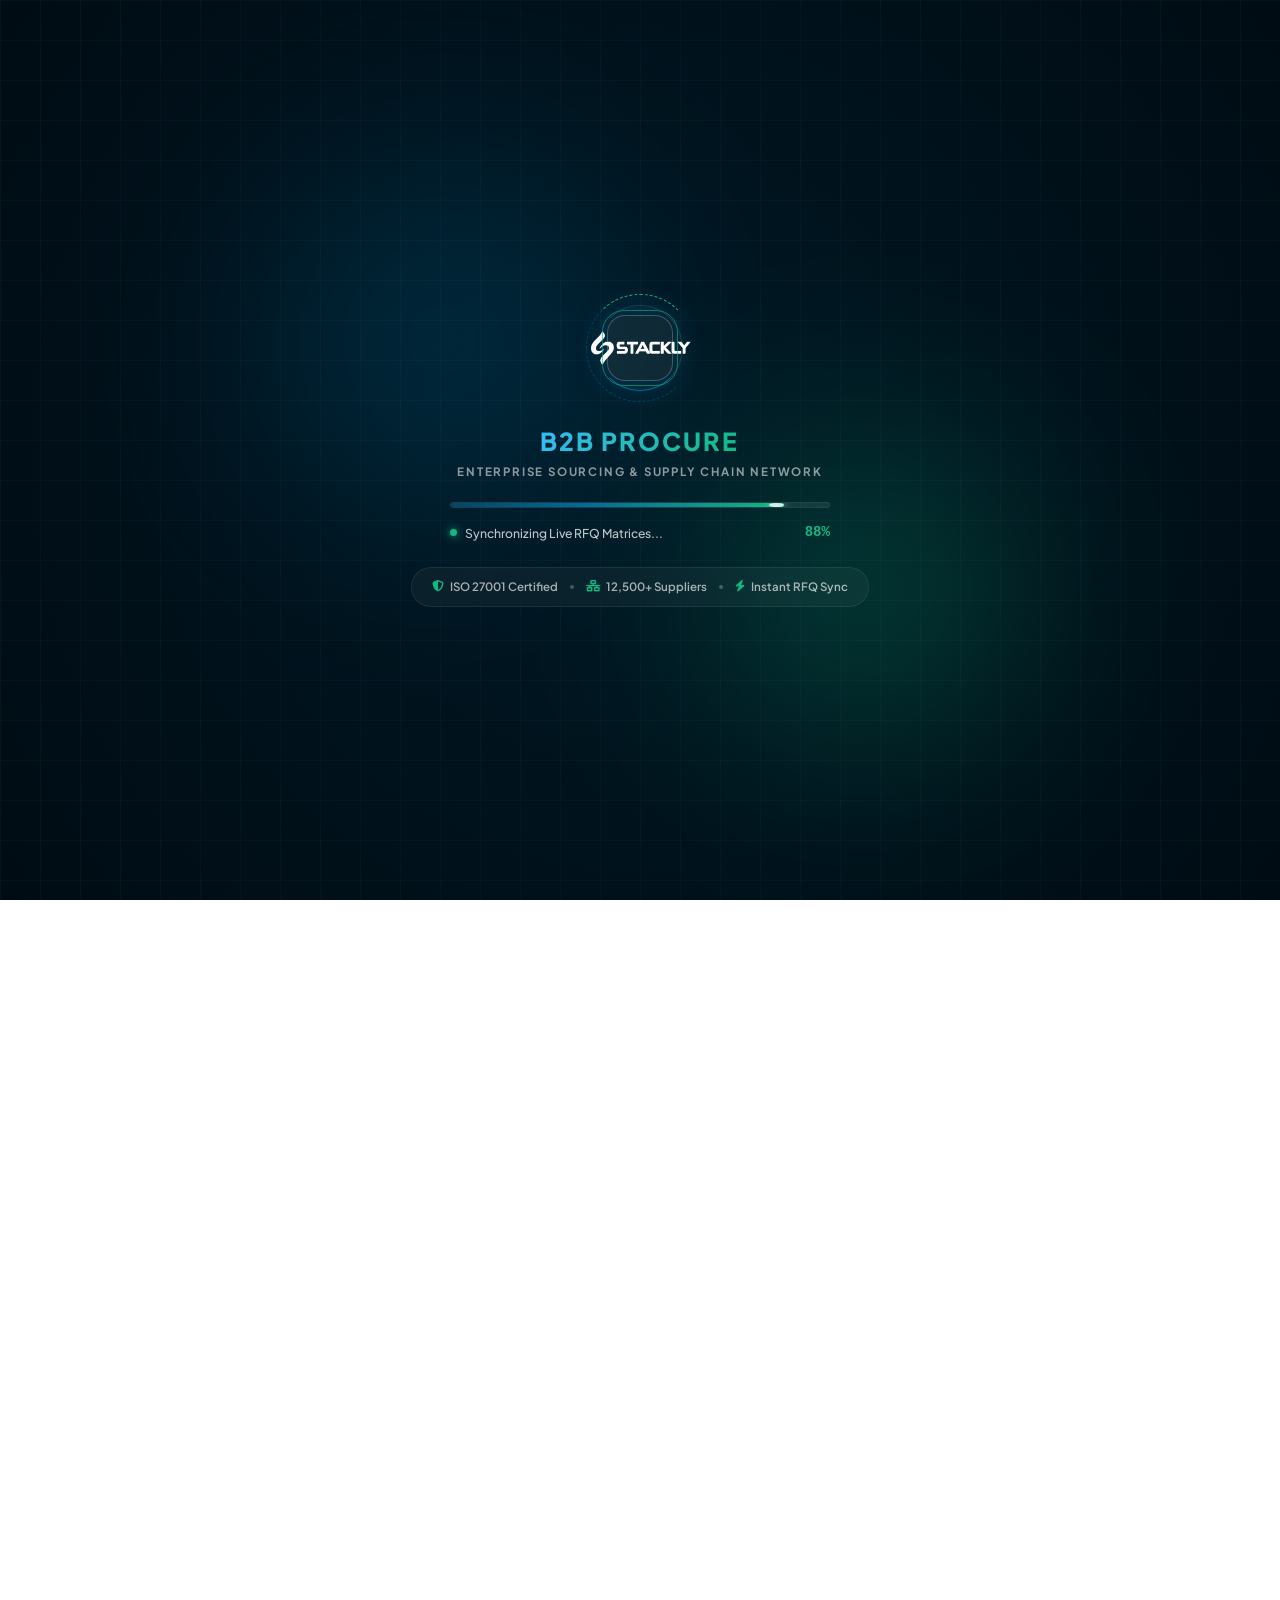
==== commit e5cf0c5a: "refactor: animations added" ====
--- a/index.html
+++ b/index.html
@@ -109,7 +109,7 @@
         <div class="container position-relative z-3">
           <div class="row align-items-center g-5">
             <!-- Left Column: Key Copy & CTA Buttons -->
-            <div class="col-lg-7 text-white">
+            <div class="col-lg-7 text-white reveal reveal-left">
               <div
                 class="hero-status-pill mb-3 d-inline-flex align-items-center"
               >
@@ -164,7 +164,7 @@
             </div>
 
             <!-- Right Column: Interactive Tabbed Dashboard Widget -->
-            <div class="col-lg-5">
+            <div class="col-lg-5 reveal reveal-right reveal-delay-2">
               <div class="card border-0 text-white shadow-lg hero-glass-card">
                 <div
                   class="card-header bg-transparent border-light border-opacity-10 p-3 pb-0"
@@ -531,13 +531,13 @@
 
       <!-- Section 2: Platform Live Stats Banner -->
       <section
-        class="stats-banner text-white text-center py-4"
+        class="stats-banner text-white text-center py-4 reveal reveal-up"
         id="section-stats"
       >
         <div class="container">
           <div class="row g-4">
             <div class="col-md-3 col-6">
-              <div class="stat-box">
+              <div class="stat-box reveal reveal-zoom reveal-delay-1">
                 <h3 class="mb-1">
                   <span class="counter-value" data-count="47">0</span>+
                 </h3>
@@ -547,7 +547,7 @@
               </div>
             </div>
             <div class="col-md-3 col-6">
-              <div class="stat-box">
+              <div class="stat-box reveal reveal-zoom reveal-delay-2">
                 <h3 class="mb-1">
                   £<span class="counter-value" data-count="850">0</span>M+
                 </h3>
@@ -557,7 +557,7 @@
               </div>
             </div>
             <div class="col-md-3 col-6">
-              <div class="stat-box">
+              <div class="stat-box reveal reveal-zoom reveal-delay-3">
                 <h3 class="mb-1">
                   <span class="counter-value" data-count="12500">0</span>+
                 </h3>
@@ -567,7 +567,7 @@
               </div>
             </div>
             <div class="col-md-3 col-6">
-              <div class="stat-box">
+              <div class="stat-box reveal reveal-zoom reveal-delay-4">
                 <h3 class="mb-1">
                   <span class="counter-value" data-count="99">0</span>.8%
                 </h3>
@@ -579,15 +579,15 @@
       </section>
 
       <!-- Section 3: Core Procurement Solutions -->
-      <section id="section-solutions" class="bg-light">
+      <section id="section-solutions" class="bg-light reveal reveal-up">
         <div class="container">
-          <div class="section-title text-center">
+          <div class="section-title text-center reveal reveal-down">
             <span>Platform Capabilities</span>
             <h2>E-Procurement Solutions Built for Scale</h2>
           </div>
           <div class="row g-4">
             <div class="col-lg-3 col-md-6">
-              <div class="solution-card h-100">
+              <div class="solution-card h-100 reveal reveal-up reveal-delay-1">
                 <div class="solution-icon-box">
                   <i class="fa-solid fa-file-invoice"></i>
                 </div>
@@ -604,7 +604,7 @@
               </div>
             </div>
             <div class="col-lg-3 col-md-6">
-              <div class="solution-card h-100">
+              <div class="solution-card h-100 reveal reveal-up reveal-delay-2">
                 <div class="solution-icon-box">
                   <i class="fa-solid fa-users-gear"></i>
                 </div>
@@ -621,7 +621,7 @@
               </div>
             </div>
             <div class="col-lg-3 col-md-6">
-              <div class="solution-card h-100">
+              <div class="solution-card h-100 reveal reveal-up reveal-delay-3">
                 <div class="solution-icon-box">
                   <i class="fa-solid fa-chart-line"></i>
                 </div>
@@ -638,7 +638,7 @@
               </div>
             </div>
             <div class="col-lg-3 col-md-6">
-              <div class="solution-card h-100">
+              <div class="solution-card h-100 reveal reveal-up reveal-delay-4">
                 <div class="solution-icon-box">
                   <i class="fa-solid fa-signature"></i>
                 </div>
@@ -660,10 +660,10 @@
       </section>
 
       <!-- Section 4: About Platform & Video Brief -->
-      <section id="section-about-platform">
+      <section id="section-about-platform" class="reveal reveal-up">
         <div class="container">
           <div class="row align-items-center g-5">
-            <div class="col-lg-6">
+            <div class="col-lg-6 reveal reveal-left reveal-delay-1">
               <div class="about-image-wrap video-brief-wrapper">
                 <img
                   src="./assets/images/home/home-video-play-overlay-img.webp"
@@ -686,7 +686,7 @@
                 </div>
               </div>
             </div>
-            <div class="col-lg-6">
+            <div class="col-lg-6 reveal reveal-right reveal-delay-2">
               <div class="section-title mb-4">
                 <span>Who We Are</span>
                 <h2>Modernizing Procurement Operations</h2>
@@ -728,10 +728,10 @@
       <!-- Section 5: How It Works -->
       <section
         id="section-process"
-        class="py-5 bg-light position-relative overflow-hidden"
+        class="py-5 bg-light position-relative overflow-hidden reveal reveal-up"
       >
         <div class="container text-center">
-          <div class="section-title">
+          <div class="section-title reveal reveal-down">
             <span class="workflow-pill"
               ><i class="fa-solid fa-bolt text-primary me-1"></i> Simple
               Workflows</span
@@ -744,7 +744,9 @@
           </div>
           <div class="row g-4 mt-2 workflow-process-grid">
             <div class="col-lg-3 col-md-6">
-              <div class="workflow-card step-arrow-card">
+              <div
+                class="workflow-card step-arrow-card reveal reveal-up reveal-delay-1"
+              >
                 <div class="workflow-card-top">
                   <span class="step-badge">Step 01</span>
                   <div class="step-num">
@@ -764,7 +766,9 @@
               </div>
             </div>
             <div class="col-lg-3 col-md-6">
-              <div class="workflow-card step-arrow-card">
+              <div
+                class="workflow-card step-arrow-card reveal reveal-up reveal-delay-2"
+              >
                 <div class="workflow-card-top">
                   <span class="step-badge">Step 02</span>
                   <div class="step-num">
@@ -784,7 +788,9 @@
               </div>
             </div>
             <div class="col-lg-3 col-md-6">
-              <div class="workflow-card step-arrow-card">
+              <div
+                class="workflow-card step-arrow-card reveal reveal-up reveal-delay-3"
+              >
                 <div class="workflow-card-top">
                   <span class="step-badge">Step 03</span>
                   <div class="step-num">
@@ -804,7 +810,7 @@
               </div>
             </div>
             <div class="col-lg-3 col-md-6">
-              <div class="workflow-card">
+              <div class="workflow-card reveal reveal-up reveal-delay-4">
                 <div class="workflow-card-top">
                   <span class="step-badge step-badge-success">Step 04</span>
                   <div class="step-num step-num-success">
@@ -828,10 +834,10 @@
       </section>
 
       <!-- Section 6: Live Market Dashboard Widget -->
-      <section id="section-dashboard">
+      <section id="section-dashboard" class="reveal reveal-up">
         <div class="container">
           <div class="row align-items-center g-5">
-            <div class="col-lg-5">
+            <div class="col-lg-5 reveal reveal-left reveal-delay-1">
               <div class="section-title mb-4">
                 <span>Real-Time Market Tracker</span>
                 <h2>Live B2B Procurement Activity</h2>
@@ -860,7 +866,7 @@
                 >Register as Supplier</a
               >
             </div>
-            <div class="col-lg-7">
+            <div class="col-lg-7 reveal reveal-right reveal-delay-2">
               <div class="dashboard-widget-card">
                 <div
                   class="dashboard-header d-flex justify-content-between align-items-center"
@@ -895,9 +901,12 @@
       </section>
 
       <!-- Section 7: Trusted Partner Logos -->
-      <section id="section-partners" class="py-5 bg-light position-relative">
+      <section
+        id="section-partners"
+        class="py-5 bg-light position-relative reveal reveal-up"
+      >
         <div class="container text-center">
-          <div class="partner-heading-wrapper mb-4">
+          <div class="partner-heading-wrapper mb-4 reveal reveal-down">
             <span
               class="badge bg-white text-primary border px-3 py-2 rounded-pill shadow-xs mb-2"
             >
@@ -916,7 +925,7 @@
           <div class="row g-3 g-lg-4 justify-content-center partner-logo-grid">
             <!-- Partner 1: Siemens -->
             <div class="col-xl-2 col-lg-4 col-md-4 col-6">
-              <div class="partner-brand-card">
+              <div class="partner-brand-card reveal reveal-zoom reveal-delay-1">
                 <div class="partner-logo-icon">
                   <i class="fa-solid fa-industry"></i>
                 </div>
@@ -928,7 +937,7 @@
 
             <!-- Partner 2: SAP -->
             <div class="col-xl-2 col-lg-4 col-md-4 col-6">
-              <div class="partner-brand-card">
+              <div class="partner-brand-card reveal reveal-zoom reveal-delay-2">
                 <div class="partner-logo-icon">
                   <i class="fa-solid fa-server"></i>
                 </div>
@@ -940,7 +949,7 @@
 
             <!-- Partner 3: Maersk -->
             <div class="col-xl-2 col-lg-4 col-md-4 col-6">
-              <div class="partner-brand-card">
+              <div class="partner-brand-card reveal reveal-zoom reveal-delay-3">
                 <div class="partner-logo-icon">
                   <i class="fa-solid fa-ship"></i>
                 </div>
@@ -952,7 +961,7 @@
 
             <!-- Partner 4: Microsoft Azure -->
             <div class="col-xl-2 col-lg-4 col-md-4 col-6">
-              <div class="partner-brand-card">
+              <div class="partner-brand-card reveal reveal-zoom reveal-delay-4">
                 <div class="partner-logo-icon">
                   <i class="fa-brands fa-microsoft"></i>
                 </div>
@@ -964,7 +973,7 @@
 
             <!-- Partner 5: Oracle -->
             <div class="col-xl-2 col-lg-4 col-md-4 col-6">
-              <div class="partner-brand-card">
+              <div class="partner-brand-card reveal reveal-zoom reveal-delay-5">
                 <div class="partner-logo-icon">
                   <i class="fa-brands fa-oracle"></i>
                 </div>
@@ -976,7 +985,7 @@
 
             <!-- Partner 6: Schneider -->
             <div class="col-xl-2 col-lg-4 col-md-4 col-6">
-              <div class="partner-brand-card">
+              <div class="partner-brand-card reveal reveal-zoom reveal-delay-6">
                 <div class="partner-logo-icon">
                   <i class="fa-solid fa-bolt-lightning"></i>
                 </div>
@@ -990,17 +999,17 @@
       </section>
 
       <!-- Section 8: Supply Chain Global Network -->
-      <section id="section-network">
+      <section id="section-network" class="reveal reveal-up">
         <div class="container">
           <div class="row align-items-center g-5">
-            <div class="col-lg-6 order-lg-2">
+            <div class="col-lg-6 order-lg-2 reveal reveal-right reveal-delay-2">
               <img
                 src="./assets/images/gallery/gallery-slideshow-slide-content-1.webp"
                 alt="Command Center Logistics Map"
                 class="img-fluid rounded-4 shadow-lg w-100"
               />
             </div>
-            <div class="col-lg-6 order-lg-1">
+            <div class="col-lg-6 order-lg-1 reveal reveal-left reveal-delay-1">
               <div class="section-title mb-4">
                 <span>Logistics Coordination</span>
                 <h2>Cross-Border Cargo Management</h2>
@@ -1012,7 +1021,9 @@
               </p>
               <div class="row g-3">
                 <div class="col-sm-6">
-                  <div class="network-card p-3 bg-light">
+                  <div
+                    class="network-card p-3 bg-light reveal reveal-up reveal-delay-2"
+                  >
                     <h5 class="fw-bold mb-2">
                       <i class="fa-solid fa-ship text-primary me-2"></i>Port
                       Coordination
@@ -1024,7 +1035,9 @@
                   </div>
                 </div>
                 <div class="col-sm-6">
-                  <div class="network-card p-3 bg-light">
+                  <div
+                    class="network-card p-3 bg-light reveal reveal-up reveal-delay-3"
+                  >
                     <h5 class="fw-bold mb-2">
                       <i
                         class="fa-solid fa-truck-ramp-box text-primary me-2"
@@ -1044,10 +1057,10 @@
       </section>
 
       <!-- Section 9: Exclusive Value & Key Benefits -->
-      <section id="section-benefits" class="bg-light">
+      <section id="section-benefits" class="bg-light reveal reveal-up">
         <div class="container">
           <div class="row g-5">
-            <div class="col-lg-5">
+            <div class="col-lg-5 reveal reveal-left reveal-delay-1">
               <div class="section-title mb-4">
                 <span>Why Stackly</span>
                 <h2>Built to Drive Corporate Efficiency</h2>
@@ -1065,7 +1078,7 @@
                 </p>
               </div>
             </div>
-            <div class="col-lg-7">
+            <div class="col-lg-7 reveal reveal-right reveal-delay-2">
               <div class="accordion" id="benefitsAccordion">
                 <!-- Accordion Item 1 -->
                 <div class="accordion-item shadow-sm">
@@ -1159,11 +1172,11 @@
       <!-- Section 10: Interactive RFQ Form / Consultation -->
       <section
         id="section-rfq-form"
-        class="rfq-consultation-section text-white"
+        class="rfq-consultation-section text-white reveal reveal-up"
       >
         <div class="container">
           <div class="row align-items-center g-5">
-            <div class="col-lg-6">
+            <div class="col-lg-6 reveal reveal-left reveal-delay-1">
               <span
                 class="text-uppercase text-primary-light fw-bold tracking-widest small d-inline-block mb-3"
                 >Enterprise Setup</span
@@ -1185,7 +1198,7 @@
                 </div>
               </div>
             </div>
-            <div class="col-lg-6">
+            <div class="col-lg-6 reveal reveal-right reveal-delay-2">
               <div class="rfq-form-card">
                 <h4 class="fw-bold text-white mb-4">Request Platform Demo</h4>
                 <form class="b2b-form">
@@ -1276,16 +1289,18 @@
       </section>
 
       <!-- Section 11: Pricing Tiers / Platform Plans -->
-      <section id="section-pricing">
+      <section id="section-pricing" class="reveal reveal-up">
         <div class="container">
-          <div class="section-title text-center">
+          <div class="section-title text-center reveal reveal-down">
             <span>Flexible Plans</span>
             <h2>Transparent Licensing Tiers</h2>
           </div>
           <div class="row g-4 mt-2 justify-content-center">
             <!-- Supplier Tier -->
             <div class="col-lg-4 col-md-6">
-              <div class="pricing-card h-100 text-center">
+              <div
+                class="pricing-card h-100 text-center reveal reveal-up reveal-delay-1"
+              >
                 <h4 class="fw-bold mb-2">Supplier Portal</h4>
                 <p class="small text-slate-500 mb-4">
                   For vendors responding to RFQs
@@ -1325,7 +1340,9 @@
             <!-- Growth Buyer Tier -->
             <div class="col-lg-4 col-md-6 position-relative">
               <div class="popular-tag">Recommended</div>
-              <div class="pricing-card featured h-100 text-center">
+              <div
+                class="pricing-card featured h-100 text-center reveal reveal-up reveal-delay-2"
+              >
                 <h4 class="fw-bold mb-2">Growth Buyer</h4>
                 <p class="small text-slate-500 mb-4">
                   For regional purchasing teams
@@ -1362,7 +1379,9 @@
             </div>
             <!-- Enterprise Tier -->
             <div class="col-lg-4 col-md-6">
-              <div class="pricing-card h-100 text-center">
+              <div
+                class="pricing-card h-100 text-center reveal reveal-up reveal-delay-3"
+              >
                 <h4 class="fw-bold mb-2">Enterprise Suite</h4>
                 <p class="small text-slate-500 mb-4">
                   For global multinational chains
@@ -1402,16 +1421,16 @@
       </section>
 
       <!-- Section 12: Testimonials Success Stories -->
-      <section id="section-testimonials" class="bg-light">
+      <section id="section-testimonials" class="bg-light reveal reveal-up">
         <div class="container">
-          <div class="section-title text-center">
+          <div class="section-title text-center reveal reveal-down">
             <span>Customer Stories</span>
             <h2>Partnering with Growth Enterprises</h2>
           </div>
           <div class="row g-4 mt-2">
             <div class="col-md-4">
               <div
-                class="testimonial-card h-100 d-flex flex-column justify-content-between"
+                class="testimonial-card h-100 d-flex flex-column justify-content-between reveal reveal-up reveal-delay-1"
               >
                 <p class="text-slate-500 small italic mb-4">
                   "Stackly shortened our vendor audit process from 3 weeks to
@@ -1435,7 +1454,7 @@
             </div>
             <div class="col-md-4">
               <div
-                class="testimonial-card h-100 d-flex flex-column justify-content-between"
+                class="testimonial-card h-100 d-flex flex-column justify-content-between reveal reveal-up reveal-delay-2"
               >
                 <p class="text-slate-500 small italic mb-4">
                   "Integrating our SAP warehouse ledger with Stackly was
@@ -1459,7 +1478,7 @@
             </div>
             <div class="col-md-4">
               <div
-                class="testimonial-card h-100 d-flex flex-column justify-content-between"
+                class="testimonial-card h-100 d-flex flex-column justify-content-between reveal reveal-up reveal-delay-3"
               >
                 <p class="text-slate-500 small italic mb-4">
                   "As a supplier, completing verification and submitting bids is
@@ -1486,15 +1505,17 @@
       </section>
 
       <!-- Section 13: Procurement Resources & Blog Row -->
-      <section id="section-resources">
+      <section id="section-resources" class="reveal reveal-up">
         <div class="container">
-          <div class="section-title text-center">
+          <div class="section-title text-center reveal reveal-down">
             <span>Platform News</span>
             <h2>Procurement Strategy Insights</h2>
           </div>
           <div class="row g-4 mt-2">
             <div class="col-md-4">
-              <div class="blog-card h-100 d-flex flex-column">
+              <div
+                class="blog-card h-100 d-flex flex-column reveal reveal-up reveal-delay-1"
+              >
                 <div class="blog-card-img-wrap">
                   <img
                     src="./assets/images/blog/blog-spotlight-img.webp"
@@ -1528,7 +1549,9 @@
               </div>
             </div>
             <div class="col-md-4">
-              <div class="blog-card h-100 d-flex flex-column">
+              <div
+                class="blog-card h-100 d-flex flex-column reveal reveal-up reveal-delay-2"
+              >
                 <div class="blog-card-img-wrap">
                   <img
                     src="./assets/images/blog/blog-card-img-wrap-2.webp"
@@ -1563,7 +1586,9 @@
               </div>
             </div>
             <div class="col-md-4">
-              <div class="blog-card h-100 d-flex flex-column">
+              <div
+                class="blog-card h-100 d-flex flex-column reveal reveal-up reveal-delay-3"
+              >
                 <div class="blog-card-img-wrap">
                   <img
                     src="./assets/images/blog/blog-card-img-wrap-1.webp"
@@ -1604,14 +1629,14 @@
       </section>
 
       <!-- Section 14: FAQ / Accordion -->
-      <section id="section-faq" class="bg-light">
+      <section id="section-faq" class="bg-light reveal reveal-up">
         <div class="container">
-          <div class="section-title text-center">
+          <div class="section-title text-center reveal reveal-down">
             <span>Common Inquiries</span>
             <h2>Platform Frequently Asked Questions</h2>
           </div>
           <div class="row justify-content-center mt-2">
-            <div class="col-lg-8">
+            <div class="col-lg-8 reveal reveal-up reveal-delay-1">
               <div class="accordion" id="faqAccordion">
                 <!-- FAQ Item 1 -->
                 <div class="accordion-item shadow-sm">
@@ -1736,12 +1761,12 @@
 
       <!-- Section 15 (Bonus): Contact Quick-Connect Info Banner -->
       <section
-        class="contact-banner-section py-5 text-white"
+        class="contact-banner-section py-5 text-white reveal reveal-up"
         id="section-quick-connect"
       >
         <div class="container">
           <div class="row align-items-center justify-content-between g-4">
-            <div class="col-lg-8">
+            <div class="col-lg-8 reveal reveal-left reveal-delay-1">
               <h3 class="fw-bold mb-2">
                 Ready to Standardize Your Procurement Lifecycle?
               </h3>
@@ -1750,7 +1775,9 @@
                 full access buyer pass.
               </p>
             </div>
-            <div class="col-lg-3 text-lg-end">
+            <div
+              class="col-lg-3 text-lg-end reveal reveal-right reveal-delay-2"
+            >
               <a
                 href="#"
                 class="btn btn-light text-primary btn-lg rounded-pill px-4 fw-bold shadow-sm"
--- a/assets/css/styles.css
+++ b/assets/css/styles.css
@@ -2216,3 +2216,113 @@
   background-image: url("../images/contact/contact-banner-image.webp");
   background-position: top;
 }
+
+/* ==========================================================================
+   Scroll Reveal Animation Engine
+   ========================================================================== */
+
+.reveal,
+.reveal-up,
+.reveal-down,
+.reveal-left,
+.reveal-right,
+.reveal-zoom,
+.reveal-fade,
+[data-reveal] {
+  opacity: 0;
+  will-change: opacity, transform;
+  transition:
+    opacity 0.85s cubic-bezier(0.16, 1, 0.3, 1),
+    transform 0.85s cubic-bezier(0.16, 1, 0.3, 1);
+}
+
+/* Default Reveal Up */
+.reveal,
+.reveal-up,
+[data-reveal="up"] {
+  transform: translateY(36px);
+}
+
+/* Reveal Down */
+.reveal-down,
+[data-reveal="down"] {
+  transform: translateY(-36px);
+}
+
+/* Reveal Left (Slide from left) */
+.reveal-left,
+[data-reveal="left"] {
+  transform: translateX(-40px);
+}
+
+/* Reveal Right (Slide from right) */
+.reveal-right,
+[data-reveal="right"] {
+  transform: translateX(40px);
+}
+
+/* Reveal Zoom In */
+.reveal-zoom,
+[data-reveal="zoom"] {
+  transform: scale(0.92);
+}
+
+/* Reveal Fade (pure opacity) */
+.reveal-fade,
+[data-reveal="fade"] {
+  transform: none;
+}
+
+/* Revealed Active State */
+.reveal.is-revealed,
+.reveal-up.is-revealed,
+.reveal-down.is-revealed,
+.reveal-left.is-revealed,
+.reveal-right.is-revealed,
+.reveal-zoom.is-revealed,
+.reveal-fade.is-revealed,
+[data-reveal].is-revealed {
+  opacity: 1;
+  transform: translate(0, 0) scale(1);
+}
+
+/* Reveal Stagger Delays */
+.reveal-delay-1 {
+  transition-delay: 0.1s !important;
+}
+
+.reveal-delay-2 {
+  transition-delay: 0.2s !important;
+}
+
+.reveal-delay-3 {
+  transition-delay: 0.3s !important;
+}
+
+.reveal-delay-4 {
+  transition-delay: 0.4s !important;
+}
+
+.reveal-delay-5 {
+  transition-delay: 0.5s !important;
+}
+
+.reveal-delay-6 {
+  transition-delay: 0.6s !important;
+}
+
+/* Reduced Motion Accessibility */
+@media (prefers-reduced-motion: reduce) {
+  .reveal,
+  .reveal-up,
+  .reveal-down,
+  .reveal-left,
+  .reveal-right,
+  .reveal-zoom,
+  .reveal-fade,
+  [data-reveal] {
+    opacity: 1 !important;
+    transform: none !important;
+    transition: none !important;
+  }
+}
